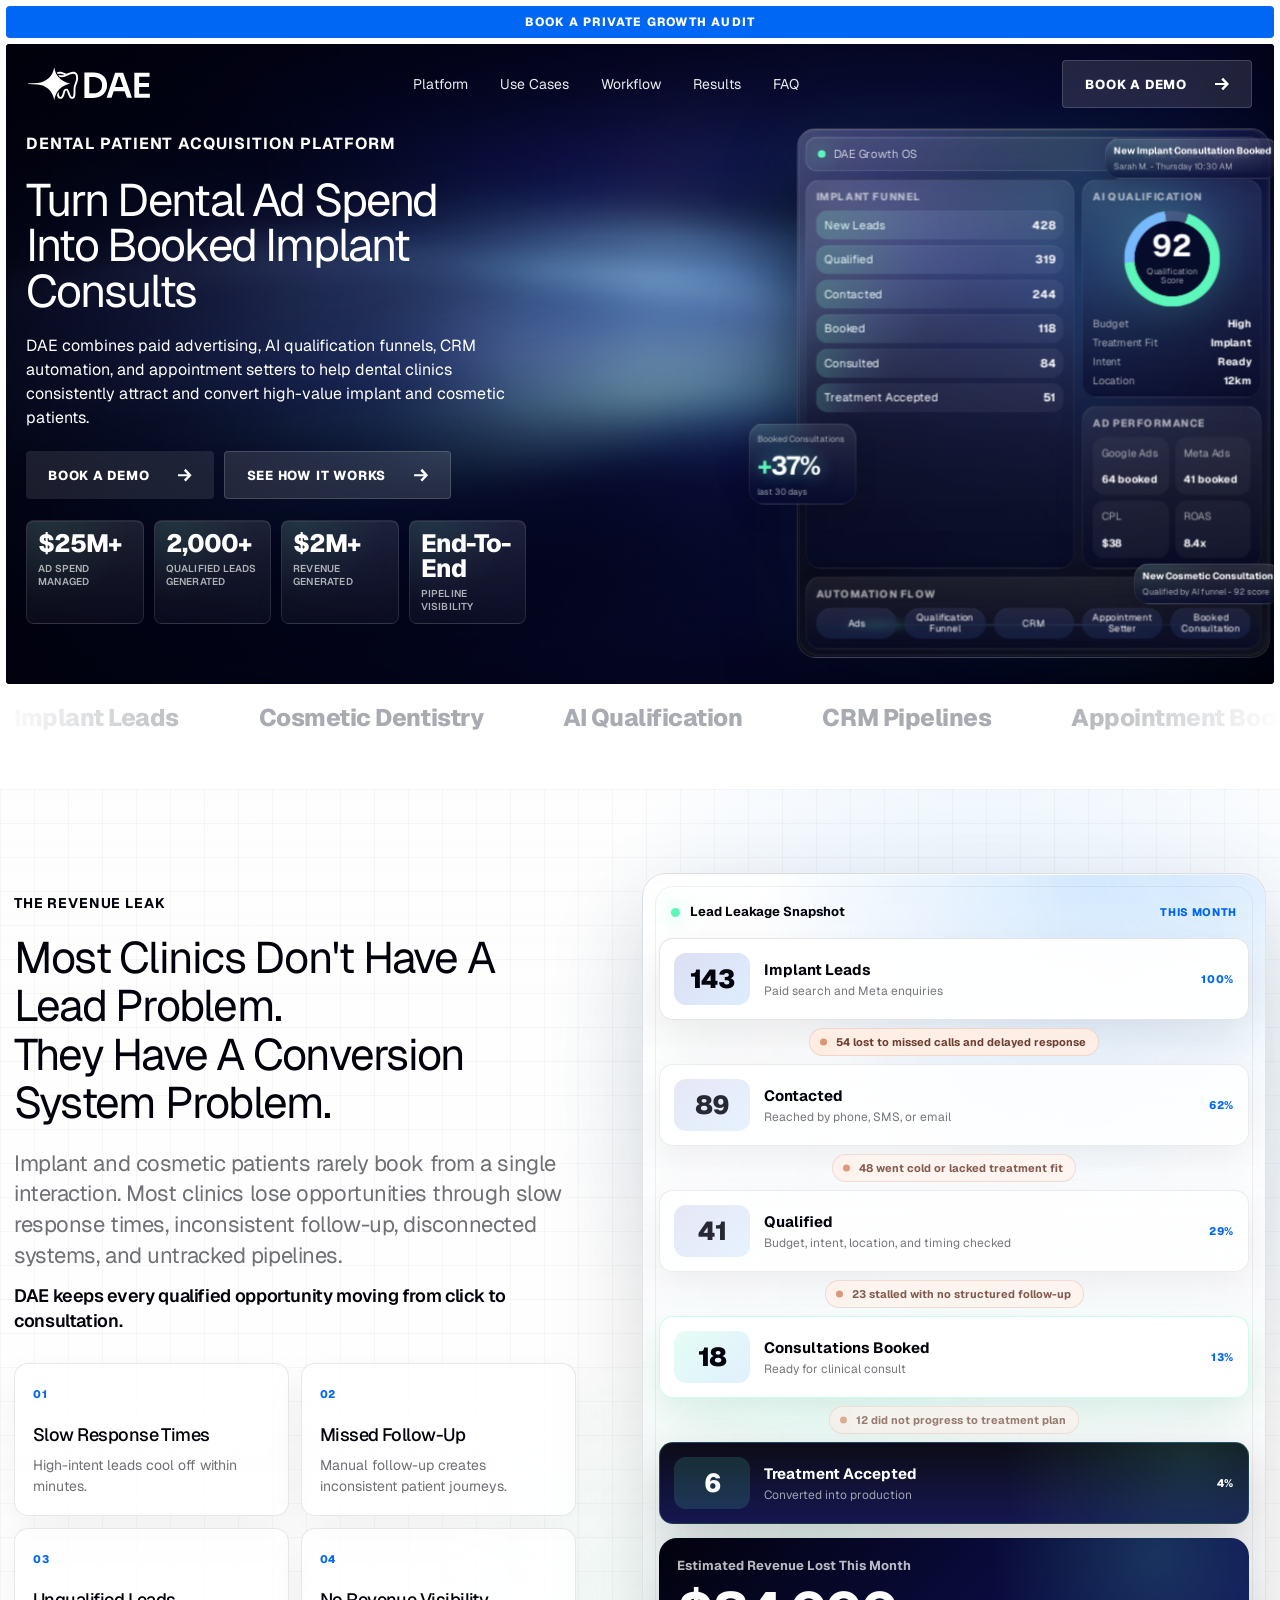
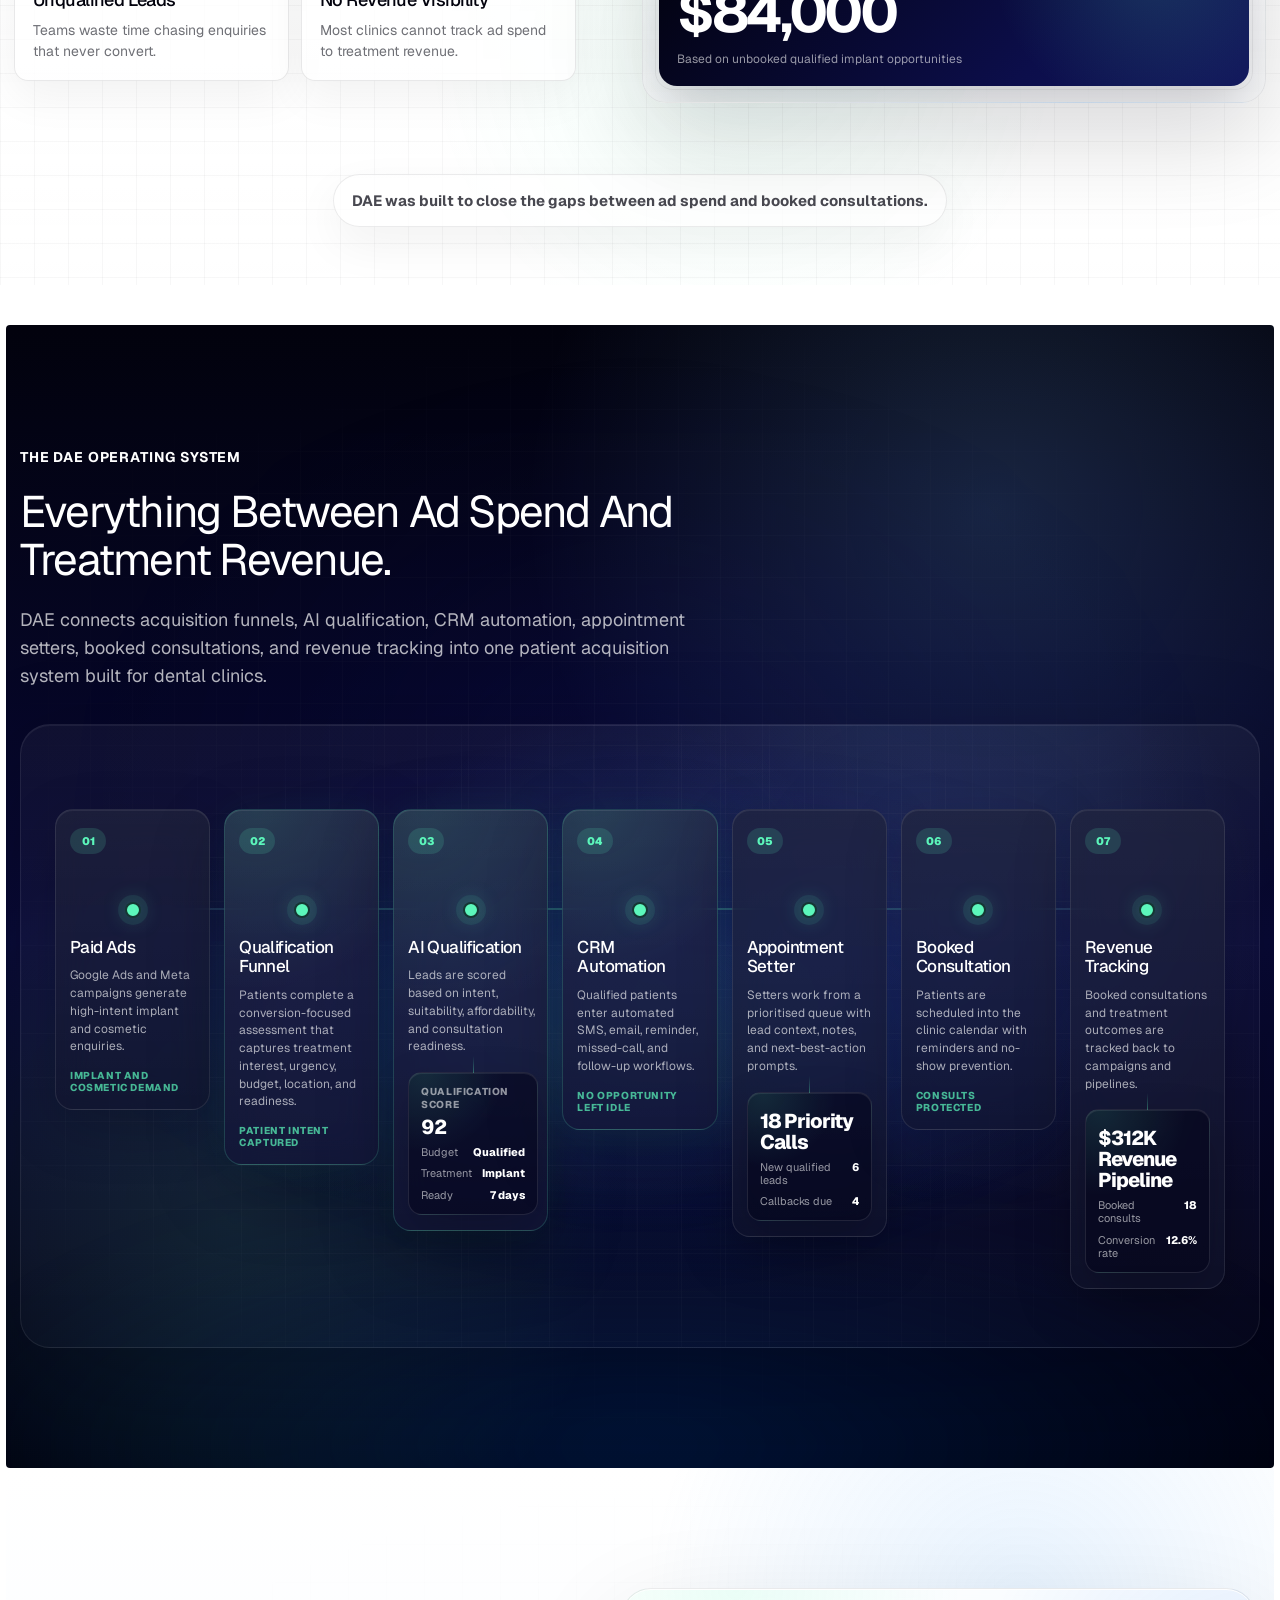
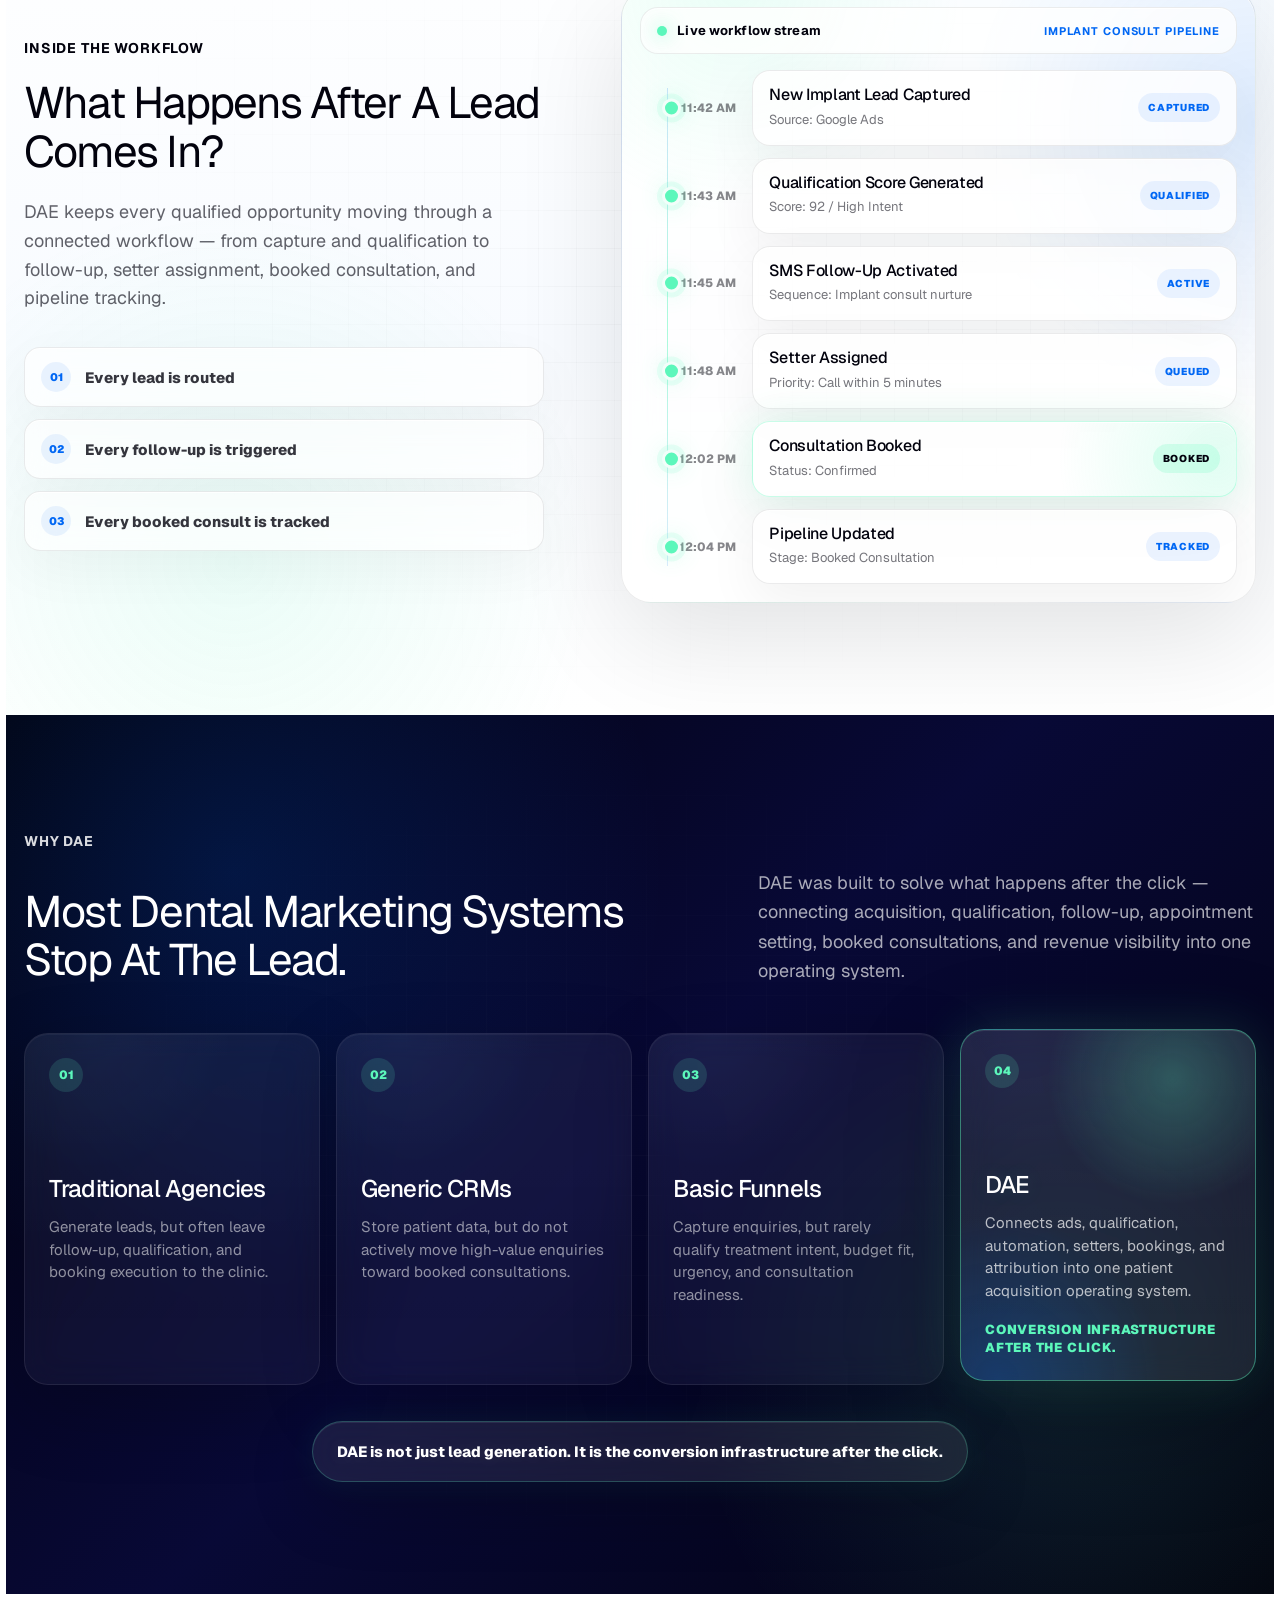
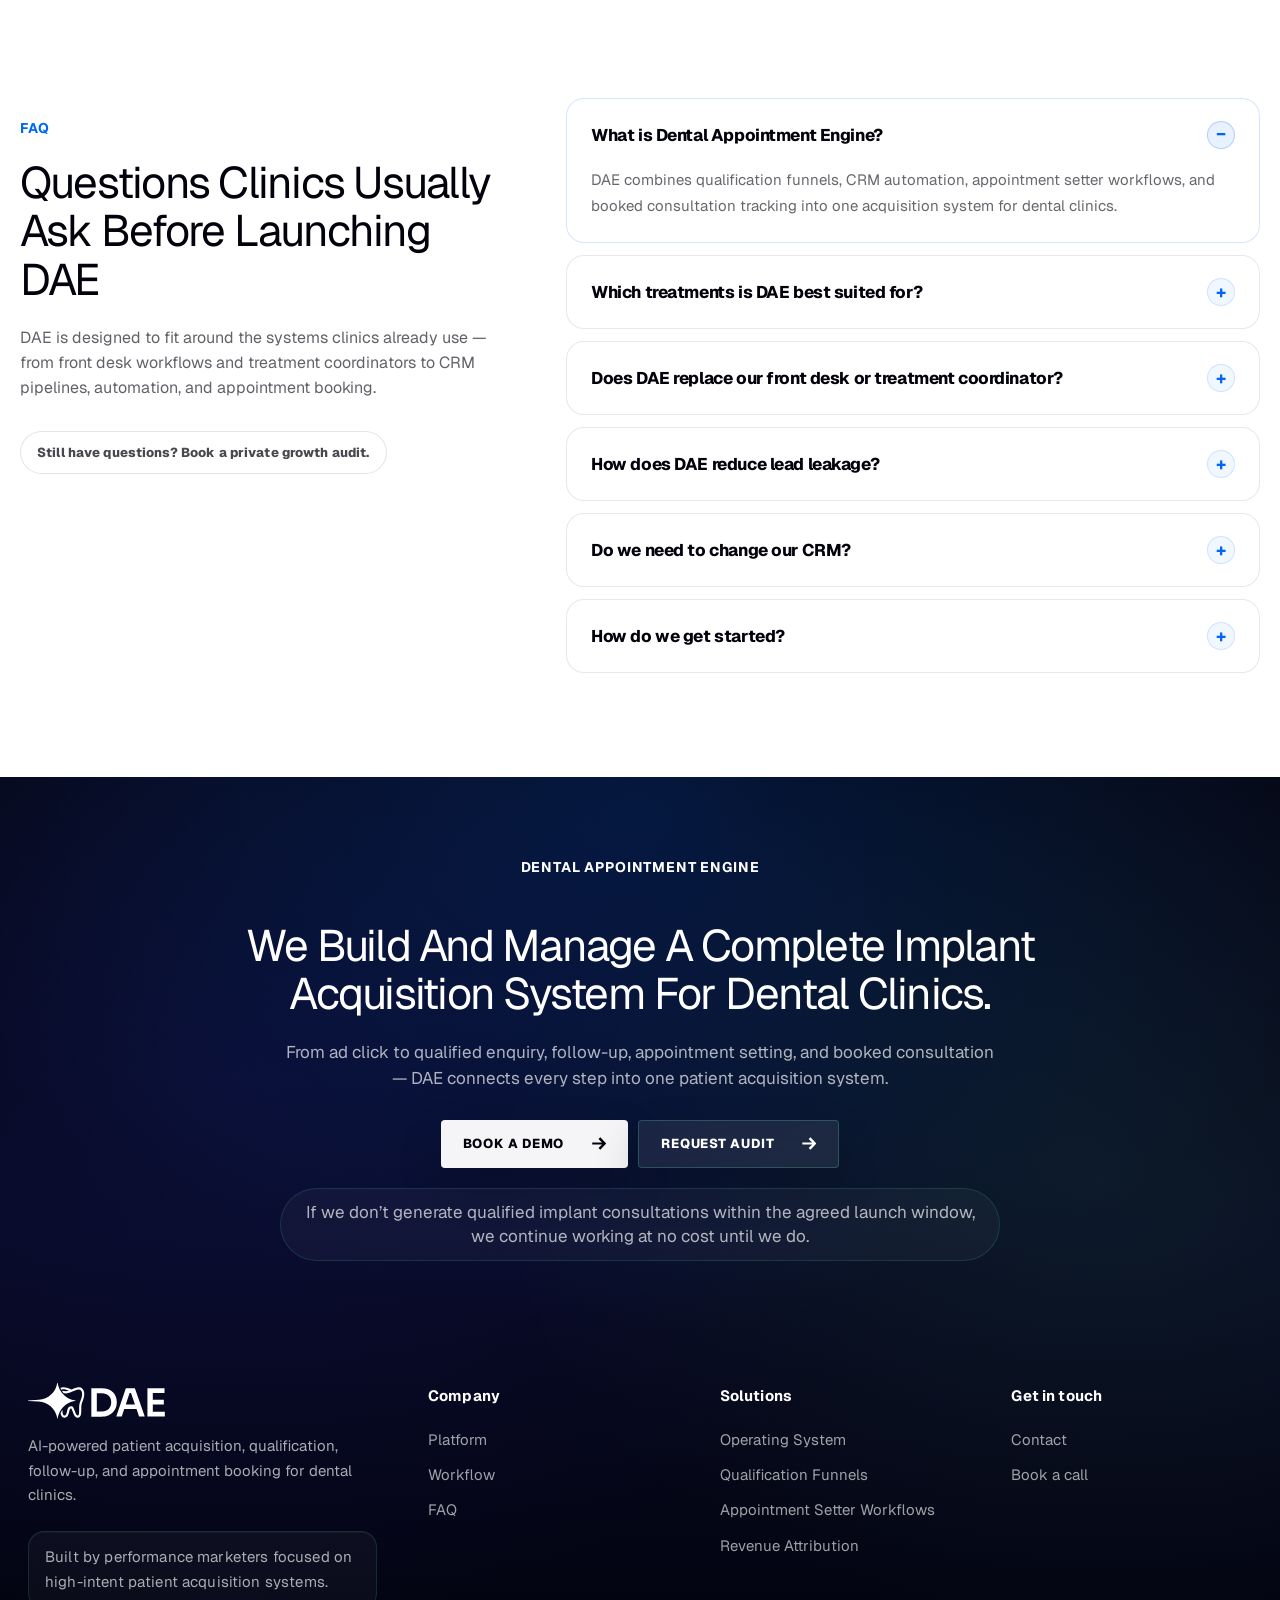
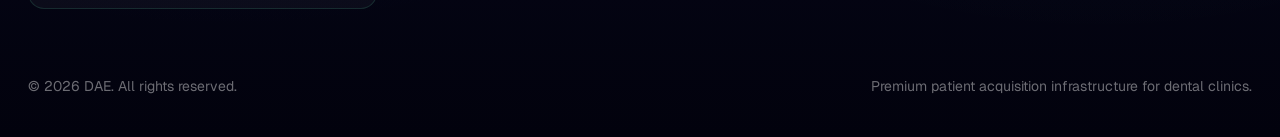
==== index.html @ ead0c57a "Update footer CTA copy" ====
<!doctype html>
<html lang="en">
  <head>
    <meta charset="utf-8" />
    <meta name="viewport" content="width=device-width, initial-scale=1" />
    <title>DAE - Dental Patient Acquisition Platform</title>
    <meta
      name="description"
      content="Dental Appointment Engine is an AI-powered patient acquisition and appointment booking platform for dental clinics."
    />
    <!-- Google tag (gtag.js) -->
    <script async src="https://www.googletagmanager.com/gtag/js?id=G-PB1NZ1028F"></script>
    <script>
      window.dataLayer = window.dataLayer || [];
      function gtag(){dataLayer.push(arguments);}
      gtag('js', new Date());

      gtag('config', 'G-PB1NZ1028F');
    </script>
    <link rel="preconnect" href="https://fonts.googleapis.com" />
    <link rel="preconnect" href="https://fonts.gstatic.com" crossorigin />
    <link
      href="https://fonts.googleapis.com/css2?family=Geist:wght@400;500;600;700;900&display=swap"
      rel="stylesheet"
    />
    <link rel="stylesheet" href="./styles.css" />
    <link rel="stylesheet" href="./os-rail.css" />
    <link rel="stylesheet" href="./metrics.css" />
  </head>
  <body>
    <div class="announcement" data-announcement>
      <a data-launch-cta href="mailto:matt@getdae.com?subject=DAE%20Private%20Growth%20Audit">Book a private growth audit</a>
    </div>

    <header class="site-header" data-header>
      <a class="brand brand-light" href="#" aria-label="DAE home">
        <img class="brand-logo" src="./assets/dae-logo-white.svg" alt="DAE" />
      </a>
      <nav class="desktop-nav" aria-label="Primary navigation">
        <a href="#platform">Platform</a>
        <a href="#solutions">Use Cases</a>
        <a href="#workflow">Workflow</a>
        <a href="#about">Results</a>
        <a href="#faq">FAQ</a>
      </nav>
      <a class="button ghost desktop-only" data-launch-cta href="mailto:matt@getdae.com?subject=DAE%20Private%20Growth%20Audit">Book a demo <span></span></a>
      <button class="menu-button" type="button" aria-label="Open navigation" data-menu-button>
        <span></span>
        <span></span>
      </button>
    </header>

    <nav class="mobile-menu" aria-label="Mobile navigation" data-mobile-menu>
      <a href="#platform">Platform</a>
      <a href="#solutions">Use Cases</a>
      <a href="#workflow">Workflow</a>
      <a href="#about">Results</a>
      <a href="#faq">FAQ</a>
      <a data-launch-cta href="mailto:matt@getdae.com?subject=DAE%20Private%20Growth%20Audit">Book a demo</a>
    </nav>

    <main>
      <section class="hero framer-mnw9mc">
        <div class="liquid-hero-background framer-11ryfv0" aria-hidden="true">
          <canvas data-liquid-hero-canvas></canvas>
        </div>
        <div class="hero-spacer"></div>
        <div class="hero-content">
          <div class="hero-copy">
            <p class="eyebrow light">DENTAL PATIENT ACQUISITION PLATFORM</p>
            <h1>
              <span>Turn Dental Ad Spend</span>
              <span>Into Booked Implant</span>
              <span>Consults</span>
            </h1>
            <p>
              DAE combines paid advertising, AI qualification funnels, CRM automation, and
              appointment setters to help dental clinics consistently attract and convert
              high-value implant and cosmetic patients.
            </p>
            <div class="action-row">
              <a class="button light-button" data-launch-cta href="mailto:matt@getdae.com?subject=DAE%20Private%20Growth%20Audit">Book a Demo <span></span></a>
              <a class="button ghost" href="#workflow">See How It Works <span></span></a>
            </div>
            <div class="proof-metrics" aria-label="DAE platform proof metrics">
              <div><strong>$25M+</strong><span>Ad Spend Managed</span></div>
              <div><strong>2,000+</strong><span>Qualified Leads Generated</span></div>
              <div><strong>$2M+</strong><span>Revenue Generated</span></div>
              <div><strong>End-To-End</strong><span>Pipeline Visibility</span></div>
            </div>
          </div>
          <div class="hero-visual" aria-label="DAE operating system dashboard">
            <div class="visual-orbit"></div>
            <div class="dashboard-frame dae-os">
              <div class="os-topbar">
                <div>
                  <span class="status-dot"></span>
                  DAE Growth OS
                </div>
                <strong>Live Clinic Pipeline</strong>
              </div>
              <div class="os-grid">
                <article class="funnel-card">
                  <div class="card-label">Implant Funnel</div>
                  <div class="pipeline">
                    <span style="--level: 92%">New Leads <b>428</b></span>
                    <span style="--level: 76%">Qualified <b>319</b></span>
                    <span style="--level: 62%">Contacted <b>244</b></span>
                    <span style="--level: 44%">Booked <b>118</b></span>
                    <span style="--level: 32%">Consulted <b>84</b></span>
                    <span style="--level: 22%">Treatment Accepted <b>51</b></span>
                  </div>
                </article>
                <article class="ai-card">
                  <div class="card-label">AI Qualification</div>
                  <div class="score-ring"><strong>92</strong><span>Qualification Score</span></div>
                  <div class="score-list">
                    <span>Budget <b>High</b></span>
                    <span>Treatment Fit <b>Implant</b></span>
                    <span>Intent <b>Ready</b></span>
                    <span>Location <b>12km</b></span>
                  </div>
                </article>
                <article class="ad-card">
                  <div class="card-label">Ad Performance</div>
                  <div class="ad-grid">
                    <span>Google Ads <b>64 booked</b></span>
                    <span>Meta Ads <b>41 booked</b></span>
                    <span>CPL <b>$38</b></span>
                    <span>ROAS <b>8.4x</b></span>
                  </div>
                </article>
                <article class="workflow-card">
                  <div class="card-label">Automation Flow</div>
                  <div class="flow-line">
                    <span>Ads</span>
                    <span>Qualification Funnel</span>
                    <span>CRM</span>
                    <span>Appointment Setter</span>
                    <span>Booked Consultation</span>
                  </div>
                </article>
              </div>
            </div>
            <div class="floating-card notification-card one">
              <strong>New Implant Consultation Booked</strong>
              <span>Sarah M. - Thursday 10:30 AM</span>
            </div>
            <div class="floating-card notification-card two">
              <strong>New Cosmetic Consultation</strong>
              <span>Qualified by AI funnel - 92 score</span>
            </div>
            <div class="floating-card consultation-card">
              <span>Booked Consultations</span>
              <strong>+37%</strong>
              <small>last 30 days</small>
            </div>
          </div>
        </div>
      </section>

      <section class="logo-marquee" aria-label="Dental growth focus areas">
        <div class="marquee-track">
          <span>Implant Leads</span>
          <span>Cosmetic Dentistry</span>
          <span>AI Qualification</span>
          <span>CRM Pipelines</span>
          <span>Appointment Booking</span>
          <span>Follow-Up Automation</span>
          <span>Implant Leads</span>
          <span>Cosmetic Dentistry</span>
          <span>AI Qualification</span>
          <span>CRM Pipelines</span>
          <span>Appointment Booking</span>
          <span>Follow-Up Automation</span>
        </div>
      </section>

      <section class="section revenue-leak" id="about">
        <div class="revenue-copy">
          <p class="eyebrow">The Revenue Leak</p>
          <h2>
            <span>Most Clinics Don't Have A Lead Problem.</span>
            <span>They Have A Conversion System Problem.</span>
          </h2>
          <p class="lead">
            Implant and cosmetic patients rarely book from a single interaction. Most clinics lose
            opportunities through slow response times, inconsistent follow-up, disconnected systems,
            and untracked pipelines.
          </p>
          <p class="lead secondary">
            DAE keeps every qualified opportunity moving from click to consultation.
          </p>
          <div class="problem-grid">
            <article>
              <span>01</span>
              <h3>Slow Response Times</h3>
              <p>High-intent leads cool off within minutes.</p>
            </article>
            <article>
              <span>02</span>
              <h3>Missed Follow-Up</h3>
              <p>Manual follow-up creates inconsistent patient journeys.</p>
            </article>
            <article>
              <span>03</span>
              <h3>Unqualified Leads</h3>
              <p>Teams waste time chasing enquiries that never convert.</p>
            </article>
            <article>
              <span>04</span>
              <h3>No Revenue Visibility</h3>
              <p>Most clinics cannot track ad spend to treatment revenue.</p>
            </article>
          </div>
        </div>
        <div class="leak-dashboard" aria-label="Lead leakage pipeline dashboard">
          <div class="leak-dashboard-header">
            <div>
              <span></span>
              <p>Lead Leakage Snapshot</p>
            </div>
            <strong>This Month</strong>
          </div>
          <div class="pipeline-stack">
            <div class="pipeline-stage stage-leads">
              <span>143</span>
              <div>
                <strong>Implant Leads</strong>
                <small>Paid search and Meta enquiries</small>
              </div>
              <b>100%</b>
            </div>
            <div class="leak-indicator severe">54 lost to missed calls and delayed response</div>
            <div class="pipeline-stage stage-contacted">
              <span>89</span>
              <div>
                <strong>Contacted</strong>
                <small>Reached by phone, SMS, or email</small>
              </div>
              <b>62%</b>
            </div>
            <div class="leak-indicator">48 went cold or lacked treatment fit</div>
            <div class="pipeline-stage stage-qualified">
              <span>41</span>
              <div>
                <strong>Qualified</strong>
                <small>Budget, intent, location, and timing checked</small>
              </div>
              <b>29%</b>
            </div>
            <div class="leak-indicator">23 stalled with no structured follow-up</div>
            <div class="pipeline-stage active">
              <span>18</span>
              <div>
                <strong>Consultations Booked</strong>
                <small>Ready for clinical consult</small>
              </div>
              <b>13%</b>
            </div>
            <div class="leak-indicator mild">12 did not progress to treatment plan</div>
            <div class="pipeline-stage accepted">
              <span>6</span>
              <div>
                <strong>Treatment Accepted</strong>
                <small>Converted into production</small>
              </div>
              <b>4%</b>
            </div>
          </div>
          <div class="revenue-loss-card">
            <p>Estimated Revenue Lost This Month</p>
            <strong>$84,000</strong>
            <span>Based on unbooked qualified implant opportunities</span>
          </div>
        </div>
        <p class="conversion-bridge">DAE was built to close the gaps between ad spend and booked consultations.</p>
      </section>

      <section class="section operating-system" id="platform">
        <div class="os-section-head">
          <div>
            <p class="eyebrow light">The DAE Operating System</p>
            <h2>Everything Between Ad Spend And Treatment Revenue.</h2>
            <p>
              DAE connects acquisition funnels, AI qualification, CRM automation, appointment
              setters, booked consultations, and revenue tracking into one patient acquisition
              system built for dental clinics.
            </p>
          </div>
        </div>
        <div class="os-visual os-rail-system" aria-label="DAE patient acquisition operating system workflow">
          <div class="os-rail-line" aria-hidden="true"><span></span></div>
          <ol class="os-rail" role="list">
            <li class="os-stage os-stage-secondary" style="--stage-delay: 0s">
              <span class="stage-number">01</span>
              <h3>Paid Ads</h3>
              <p>Google Ads and Meta campaigns generate high-intent implant and cosmetic enquiries.</p>
              <small>Implant and cosmetic demand</small>
            </li>
            <li class="os-stage os-stage-primary" style="--stage-delay: 1.05s">
              <span class="stage-number">02</span>
              <h3>Qualification Funnel</h3>
              <p>Patients complete a conversion-focused assessment that captures treatment interest, urgency, budget, location, and readiness.</p>
              <small>Patient intent captured</small>
            </li>
            <li class="os-stage os-stage-primary" style="--stage-delay: 2.1s">
              <span class="stage-number">03</span>
              <h3>AI Qualification</h3>
              <p>Leads are scored based on intent, suitability, affordability, and consultation readiness.</p>
              <div class="stage-utility qualification-panel">
                <small>Qualification Score</small>
                <strong>92</strong>
                <div><span>Budget</span><b>Qualified</b></div>
                <div><span>Treatment</span><b>Implant</b></div>
                <div><span>Ready</span><b>7 days</b></div>
              </div>
            </li>
            <li class="os-stage os-stage-primary" style="--stage-delay: 3.15s">
              <span class="stage-number">04</span>
              <h3>CRM Automation</h3>
              <p>Qualified patients enter automated SMS, email, reminder, missed-call, and follow-up workflows.</p>
              <small>No opportunity left idle</small>
            </li>
            <li class="os-stage os-stage-secondary" style="--stage-delay: 4.2s">
              <span class="stage-number">05</span>
              <h3>Appointment Setter</h3>
              <p>Setters work from a prioritised queue with lead context, notes, and next-best-action prompts.</p>
              <div class="stage-utility setter-panel">
                <strong>18 Priority Calls</strong>
                <div><span>New qualified leads</span><b>6</b></div>
                <div><span>Callbacks due</span><b>4</b></div>
              </div>
            </li>
            <li class="os-stage os-stage-secondary" style="--stage-delay: 5.25s">
              <span class="stage-number">06</span>
              <h3>Booked Consultation</h3>
              <p>Patients are scheduled into the clinic calendar with reminders and no-show prevention.</p>
              <small>Consults protected</small>
            </li>
            <li class="os-stage os-stage-secondary" style="--stage-delay: 6.3s">
              <span class="stage-number">07</span>
              <h3>Revenue Tracking</h3>
              <p>Booked consultations and treatment outcomes are tracked back to campaigns and pipelines.</p>
              <div class="stage-utility revenue-panel">
                <strong>$312K Revenue Pipeline</strong>
                <div><span>Booked consults</span><b>18</b></div>
                <div><span>Conversion rate</span><b>12.6%</b></div>
              </div>
            </li>
          </ol>
        </div>
      </section>

      <section class="section infrastructure-metrics" id="workflow" aria-labelledby="infrastructure-metrics-title">
        <div class="workflow-inside">
          <div class="workflow-copy">
            <p class="eyebrow">Inside The Workflow</p>
            <h2 id="infrastructure-metrics-title">What Happens After A Lead Comes In?</h2>
            <p>
              DAE keeps every qualified opportunity moving through a connected workflow — from capture
              and qualification to follow-up, setter assignment, booked consultation, and pipeline tracking.
            </p>
            <ul class="workflow-points">
              <li><span>01</span>Every lead is routed</li>
              <li><span>02</span>Every follow-up is triggered</li>
              <li><span>03</span>Every booked consult is tracked</li>
            </ul>
          </div>

          <div class="workflow-stream" aria-label="Live DAE lead workflow activity stream">
            <div class="stream-header">
              <div>
                <span></span>
                <strong>Live workflow stream</strong>
              </div>
              <b>Implant consult pipeline</b>
            </div>

            <ol class="stream-events">
              <li>
                <time>11:42 AM</time>
                <div class="stream-event-card">
                  <div>
                    <h3>New Implant Lead Captured</h3>
                    <p>Source: Google Ads</p>
                  </div>
                  <span>Captured</span>
                </div>
              </li>
              <li>
                <time>11:43 AM</time>
                <div class="stream-event-card">
                  <div>
                    <h3>Qualification Score Generated</h3>
                    <p>Score: 92 / High Intent</p>
                  </div>
                  <span>Qualified</span>
                </div>
              </li>
              <li>
                <time>11:45 AM</time>
                <div class="stream-event-card">
                  <div>
                    <h3>SMS Follow-Up Activated</h3>
                    <p>Sequence: Implant consult nurture</p>
                  </div>
                  <span>Active</span>
                </div>
              </li>
              <li>
                <time>11:48 AM</time>
                <div class="stream-event-card">
                  <div>
                    <h3>Setter Assigned</h3>
                    <p>Priority: Call within 5 minutes</p>
                  </div>
                  <span>Queued</span>
                </div>
              </li>
              <li class="stream-event-active">
                <time>12:02 PM</time>
                <div class="stream-event-card">
                  <div>
                    <h3>Consultation Booked</h3>
                    <p>Status: Confirmed</p>
                  </div>
                  <span>Booked</span>
                </div>
              </li>
              <li>
                <time>12:04 PM</time>
                <div class="stream-event-card">
                  <div>
                    <h3>Pipeline Updated</h3>
                    <p>Stage: Booked Consultation</p>
                  </div>
                  <span>Tracked</span>
                </div>
              </li>
            </ol>
          </div>
        </div>
      </section>

      <section class="section why-dae" id="solutions" aria-labelledby="why-dae-title">
        <div class="why-dae-head">
          <p class="eyebrow">Why DAE</p>
          <h2 id="why-dae-title">Most Dental Marketing Systems Stop At The Lead.</h2>
          <p>
            DAE was built to solve what happens after the click — connecting acquisition,
            qualification, follow-up, appointment setting, booked consultations, and revenue
            visibility into one operating system.
          </p>
        </div>

        <div class="comparison-grid" aria-label="How DAE compares with traditional dental growth systems">
          <article>
            <span>01</span>
            <h3>Traditional Agencies</h3>
            <p>Generate leads, but often leave follow-up, qualification, and booking execution to the clinic.</p>
          </article>
          <article>
            <span>02</span>
            <h3>Generic CRMs</h3>
            <p>Store patient data, but do not actively move high-value enquiries toward booked consultations.</p>
          </article>
          <article>
            <span>03</span>
            <h3>Basic Funnels</h3>
            <p>Capture enquiries, but rarely qualify treatment intent, budget fit, urgency, and consultation readiness.</p>
          </article>
          <article class="dae-difference-card">
            <span>04</span>
            <h3>DAE</h3>
            <p>Connects ads, qualification, automation, setters, bookings, and attribution into one patient acquisition operating system.</p>
            <strong>Conversion infrastructure after the click.</strong>
          </article>
        </div>

        <div class="why-dae-closing">
          <p>DAE is not just lead generation. It is the conversion infrastructure after the click.</p>
        </div>
      </section>

      <section class="section faq" id="faq">
        <div class="faq-copy">
          <p class="eyebrow">FAQ</p>
          <h2>Questions Clinics Usually Ask Before Launching DAE</h2>
          <p>DAE is designed to fit around the systems clinics already use — from front desk workflows and treatment coordinators to CRM pipelines, automation, and appointment booking.</p>
          <a class="faq-cta" data-launch-cta href="mailto:matt@getdae.com?subject=DAE%20Private%20Growth%20Audit">Still have questions? Book a private growth audit.</a>
        </div>
        <div class="faq-list">
          <details open>
            <summary>What is Dental Appointment Engine?</summary>
            <p>DAE combines qualification funnels, CRM automation, appointment setter workflows, and booked consultation tracking into one acquisition system for dental clinics.</p>
          </details>
          <details>
            <summary>Which treatments is DAE best suited for?</summary>
            <p>DAE is best suited for high-value treatments such as dental implants, cosmetic dentistry, veneers, Invisalign, and other consult-led services where qualification and follow-up matter.</p>
          </details>
          <details>
            <summary>Does DAE replace our front desk or treatment coordinator?</summary>
            <p>No. DAE supports your team by qualifying enquiries, triggering follow-up, surfacing priority leads, and giving setters or coordinators clearer context before they speak with patients.</p>
          </details>
          <details>
            <summary>How does DAE reduce lead leakage?</summary>
            <p>DAE keeps opportunities moving with fast follow-up, missed-call recovery, automated reminders, qualification logic, pipeline visibility, and clear next actions for appointment setters.</p>
          </details>
          <details>
            <summary>Do we need to change our CRM?</summary>
            <p>Not necessarily. DAE can be built around your existing workflow or configured inside a dedicated CRM environment depending on the clinic’s setup.</p>
          </details>
          <details>
            <summary>How do we get started?</summary>
            <p>Start with a private growth audit. We review your current acquisition, qualification, follow-up, and booking process, then identify where opportunities are being lost.</p>
          </details>
        </div>
      </section>
    </main>

    <footer class="footer" id="contact">
      <div class="footer-cta">
        <div class="pattern"></div>
        <p class="eyebrow light">Dental Appointment Engine</p>
        <h2>We Build And Manage A Complete Implant Acquisition System For Dental Clinics.</h2>
        <p>From ad click to qualified enquiry, follow-up, appointment setting, and booked consultation — DAE connects every step into one patient acquisition system.</p>
        <div class="action-row center">
          <a class="button light-button" data-launch-cta href="mailto:matt@getdae.com?subject=DAE%20Private%20Growth%20Audit">Book a Demo <span></span></a>
          <a class="button ghost" data-launch-cta href="mailto:matt@getdae.com?subject=DAE%20Private%20Growth%20Audit">Request Audit <span></span></a>
        </div>
        <p class="footer-guarantee">If we don’t generate qualified implant consultations within the agreed launch window, we continue working at no cost until we do.</p>
      </div>
      <div class="footer-main">
        <div class="footer-brand-block">
          <a class="brand brand-dark" href="#" aria-label="DAE home">
            <img class="brand-logo" src="./assets/dae-logo-white.svg" alt="DAE" />
          </a>
          <p>AI-powered patient acquisition, qualification, follow-up, and appointment booking for dental clinics.</p>
          <p class="footer-trust">Built by performance marketers focused on high-intent patient acquisition systems.</p>
        </div>
        <div>
          <h4>Company</h4>
          <a href="#platform">Platform</a>
          <a href="#workflow">Workflow</a>
          <a href="#faq">FAQ</a>
        </div>
        <div>
          <h4>Solutions</h4>
          <a href="#platform">Operating System</a>
          <a href="#platform">Qualification Funnels</a>
          <a href="#workflow">Appointment Setter Workflows</a>
          <a href="#solutions">Revenue Attribution</a>
        </div>
        <div>
          <h4>Get in touch</h4>
          <a href="mailto:hello@example.com">Contact</a>
          <a data-launch-cta href="mailto:matt@getdae.com?subject=DAE%20Private%20Growth%20Audit">Book a call</a>
        </div>
      </div>
      <div class="legal">
        <span>© 2026 DAE. All rights reserved.</span>
        <span>Premium patient acquisition infrastructure for dental clinics.</span>
      </div>
    </footer>

    <div class="lead-modal" data-lead-modal aria-hidden="true">
      <div class="lead-modal__backdrop" data-close-lead-modal></div>
      <section class="lead-modal__panel" role="dialog" aria-modal="true" aria-labelledby="lead-modal-title">
        <button class="lead-modal__close" type="button" data-close-lead-modal aria-label="Close growth audit form">×</button>
        <p class="eyebrow light">Private Growth Audit</p>
        <h2 id="lead-modal-title">Tell Us About Your Clinic</h2>
        <p>Share a few details and we’ll review where your acquisition, qualification, and booking process may be leaking consultations.</p>
        <form class="lead-form" data-lead-form>
          <div class="lead-form__grid">
            <label>
              <span>First Name</span>
              <input name="firstName" type="text" autocomplete="given-name" required />
            </label>
            <label>
              <span>Last Name</span>
              <input name="lastName" type="text" autocomplete="family-name" required />
            </label>
          </div>
          <label>
            <span>Clinic Name</span>
            <input name="clinicName" type="text" autocomplete="organization" required />
          </label>
          <label>
            <span>Rough Monthly Ad Spend</span>
            <select name="monthlyAdSpend" required>
              <option value="">Select a range</option>
              <option value="$0 - $5k">$0 - $5k</option>
              <option value="$5k - $15k">$5k - $15k</option>
              <option value="$15k - $30k">$15k - $30k</option>
              <option value="$30k+">$30k+</option>
            </select>
          </label>
          <input name="pageUrl" type="hidden" />
          <button class="button light-button lead-form__submit" type="submit">Request Audit <span></span></button>
          <p class="lead-form__status" data-lead-form-status role="status" aria-live="polite"></p>
        </form>
      </section>
    </div>

    <script src="./script.js"></script>
  </body>
</html>
---- styles.css ----
:root {
  --ink: #02020d;
  --muted: #6f7076;
  --soft: #f6f7f9;
  --line: rgba(2, 2, 13, 0.12);
  --white: #fff;
  --blue: #0067f4;
  --sky: #76b9fc;
  --deep-blue: #1f26aa;
  --hero-rail: clamp(1280px, 85vw, 1460px);
  --max: var(--hero-rail);
}

* {
  box-sizing: border-box;
}

html {
  scroll-behavior: smooth;
  overflow-x: hidden;
}

body {
  margin: 0;
  color: var(--ink);
  background: var(--white);
  font-family: "Geist", sans-serif;
  -webkit-font-smoothing: antialiased;
  overflow-x: hidden;
}

body.modal-open {
  overflow: hidden;
}

a {
  color: inherit;
  cursor: pointer;
  text-decoration: none;
}

a:focus-visible,
button:focus-visible,
summary:focus-visible {
  outline: 2px solid rgba(92, 247, 187, 0.72);
  outline-offset: 4px;
}

img {
  display: block;
  max-width: 100%;
}

.announcement {
  position: fixed;
  inset: 6px 6px auto;
  z-index: 30;
  display: grid;
  place-items: center;
  min-height: 32px;
  border-radius: 4px;
  background: var(--blue);
  color: var(--white);
  font-size: 12px;
  font-weight: 800;
  letter-spacing: 0.1em;
  text-transform: uppercase;
  transition: opacity 0.22s ease, transform 0.22s ease, visibility 0.22s ease;
}

.announcement.is-hidden {
  visibility: hidden;
  opacity: 0;
  transform: translateY(-12px);
  pointer-events: none;
}

.site-header {
  position: fixed;
  top: 48px;
  left: 50%;
  z-index: 40;
  display: flex;
  align-items: center;
  gap: 28px;
  width: min(calc(100vw - 28px), var(--hero-rail));
  height: 72px;
  padding: 14px;
  color: var(--white);
  transform: translateX(-50%);
  transition: background 0.25s ease, color 0.25s ease, box-shadow 0.25s ease;
}

.site-header.is-scrolled {
  color: var(--ink);
  border: 1px solid var(--line);
  border-radius: 6px;
  background: rgba(255, 255, 255, 0.82);
  box-shadow: 0 20px 60px rgba(2, 2, 13, 0.08);
  backdrop-filter: blur(16px);
}

.brand {
  display: inline-flex;
  align-items: center;
  flex: none;
}

.brand-logo {
  display: block;
  width: 122px;
  height: auto;
}

.brand-dark .brand-logo,
.site-header.is-scrolled .brand-logo {
  filter: invert(1);
}

.desktop-nav {
  display: flex;
  flex: 1;
  justify-content: center;
  gap: 32px;
  font-size: 14px;
}

.desktop-nav a {
  opacity: 0.92;
}

.button {
  position: relative;
  display: inline-flex;
  align-items: center;
  justify-content: center;
  gap: 28px;
  min-height: 48px;
  padding: 14px 22px;
  border-radius: 4px;
  overflow: hidden;
  cursor: pointer;
  font-size: 13px;
  font-weight: 800;
  letter-spacing: 0.06em;
  text-transform: uppercase;
  transition: transform 0.2s ease, background 0.2s ease, color 0.2s ease;
}

.button span,
.button::after {
  width: 14px;
  height: 14px;
  content: "";
  background: currentColor;
  clip-path: polygon(0 43%, 70% 43%, 45% 18%, 58% 5%, 100% 50%, 58% 95%, 45% 82%, 70% 57%, 0 57%);
}

.button:hover {
  transform: translateY(-2px);
}

.button span + span,
.button::after {
  display: none;
}

.light-button {
  color: var(--ink);
  background: var(--white);
}

.ghost {
  color: var(--white);
  border: 1px solid rgba(255, 255, 255, 0.16);
  background: rgba(255, 255, 255, 0.12);
  backdrop-filter: blur(10px);
}

.site-header.is-scrolled .ghost {
  color: var(--ink);
  border-color: var(--line);
  background: var(--soft);
}

.dark {
  color: var(--white);
  background: var(--ink);
}

.menu-button {
  display: none;
  width: 44px;
  height: 44px;
  border: 0;
  background: transparent;
  color: inherit;
}

.menu-button span {
  display: block;
  width: 20px;
  height: 2px;
  margin: 6px auto;
  border-radius: 10px;
  background: currentColor;
}

.mobile-menu {
  position: fixed;
  top: 126px;
  left: 12px;
  right: 12px;
  z-index: 35;
  display: none;
  padding: 20px;
  border: 1px solid var(--line);
  border-radius: 6px;
  background: rgba(255, 255, 255, 0.96);
  box-shadow: 0 20px 60px rgba(2, 2, 13, 0.16);
}

.mobile-menu a {
  display: block;
  padding: 14px 0;
  font-weight: 600;
}

.mobile-menu.is-open {
  display: block;
}

.hero {
  position: relative;
  width: calc(100% - 12px);
  min-height: min(640px, 82vh);
  margin: 44px auto 0;
  padding: 58px 20px 24px;
  overflow: hidden;
  border-radius: 4px;
  background:
    radial-gradient(110% 92% at 72% 42%, rgba(31, 38, 170, 0.48), transparent 62%),
    radial-gradient(132% 124% at 51% -16%, #02020d 0%, #0c0e4b 55%, #1732a0 100%);
  color: var(--white);
  isolation: isolate;
}

.liquid-hero-background {
  position: absolute;
  inset: 0;
  z-index: 0;
  overflow: hidden;
  pointer-events: none;
  background:
    radial-gradient(105% 82% at 70% 40%, rgba(31, 38, 170, 0.42), transparent 62%),
    radial-gradient(88% 72% at 24% 62%, rgba(0, 103, 244, 0.2), transparent 66%),
    #02020d;
}

.liquid-hero-background canvas {
  display: block;
  width: 100%;
  height: 100%;
  opacity: 0.94;
  transform: translateZ(0);
  will-change: opacity;
}

.liquid-hero-background::after {
  position: absolute;
  inset: 0;
  content: "";
  background:
    radial-gradient(90% 104% at 50% 48%, transparent 32%, rgba(2, 2, 13, 0.74) 100%),
    linear-gradient(180deg, rgba(2, 2, 13, 0.34), transparent 30%, rgba(2, 2, 13, 0.54));
  pointer-events: none;
}

.hero-spacer {
  height: 0;
}

.hero-content {
  position: relative;
  z-index: 4;
  display: grid;
  grid-template-columns: minmax(455px, 0.95fr) minmax(470px, 1.05fr);
  gap: clamp(58px, 6.4vw, 100px);
  align-items: center;
  width: min(100%, var(--hero-rail));
  margin: 0 auto;
}

.hero-content > *,
.section > *,
.footer > * {
  min-width: 0;
}

.eyebrow {
  margin: 0 0 22px;
  color: var(--ink);
  font-size: 14px;
  font-weight: 700;
  letter-spacing: 0.06em;
  line-height: 1.2;
  text-transform: uppercase;
}

.eyebrow.light {
  color: var(--white);
}

h1,
h2,
h3,
p {
  margin: 0;
}

h1 {
  max-width: 580px;
  font-size: clamp(39px, 3.55vw, 49px);
  font-weight: 400;
  letter-spacing: -0.04em;
  line-height: 1;
  overflow-wrap: break-word;
}

h1 span {
  display: block;
  white-space: nowrap;
}

h2 {
  font-size: clamp(32px, 4vw, 44px);
  font-weight: 400;
  letter-spacing: -0.04em;
  line-height: 1.1;
}

h3 {
  font-size: 22px;
  font-weight: 500;
  letter-spacing: -0.02em;
  line-height: 1.35;
}

p {
  color: var(--muted);
  font-size: 16px;
  line-height: 1.55;
}

.hero-copy {
  display: grid;
  gap: 21px;
  padding-bottom: 0;
}

.hero-copy .eyebrow {
  margin: 0;
}

.hero-copy p {
  max-width: 485px;
  color: var(--white);
  font-size: 16px;
  line-height: 1.5;
}

.action-row {
  display: flex;
  gap: 10px;
  flex-wrap: wrap;
}

.action-row.center {
  justify-content: center;
}

.proof-metrics {
  display: grid;
  grid-template-columns: repeat(4, minmax(0, 1fr));
  gap: 10px;
  max-width: 500px;
}

.proof-metrics div {
  position: relative;
  overflow: hidden;
  padding: 10px 11px;
  border: 0.5px solid rgba(255, 255, 255, 0.105);
  border-radius: 8px;
  background: linear-gradient(180deg, rgba(255, 255, 255, 0.105), rgba(255, 255, 255, 0.038));
  box-shadow: inset 0 1px rgba(255, 255, 255, 0.06);
  backdrop-filter: blur(14px) saturate(1.08);
}

.proof-metrics div::before {
  position: absolute;
  inset: 0;
  content: "";
  background: radial-gradient(circle at 18% 0%, rgba(92, 247, 187, 0.13), transparent 58%);
  opacity: 0.7;
}

.proof-metrics strong {
  position: relative;
  display: block;
  color: var(--white);
  font-size: 25px;
  font-weight: 800;
  letter-spacing: -0.04em;
  line-height: 1;
}

.proof-metrics span {
  position: relative;
  display: block;
  margin-top: 6px;
  color: rgba(255, 255, 255, 0.66);
  font-size: 10px;
  font-weight: 600;
  letter-spacing: 0.02em;
  text-transform: uppercase;
}

.hero-visual {
  position: relative;
  min-height: 400px;
  width: 82%;
  margin-left: auto;
  transform: translate3d(16px, 26px, 0) scale(0.96);
  transform-origin: top right;
}

.hero-visual::before {
  position: absolute;
  inset: -12% -12% -2%;
  content: "";
  pointer-events: none;
  background:
    radial-gradient(circle at 58% 34%, rgba(92, 247, 187, 0.16), transparent 30%),
    radial-gradient(circle at 62% 72%, rgba(118, 185, 252, 0.2), transparent 38%),
    radial-gradient(circle at 42% 54%, rgba(2, 2, 13, 0.62), transparent 54%);
  filter: blur(34px);
  opacity: 0.7;
}

.hero-visual::after {
  content: none;
}

.visual-orbit {
  position: absolute;
  inset: 3% -4% 1%;
  border-radius: 32px;
  background:
    radial-gradient(circle at 70% 28%, rgba(92, 247, 187, 0.16), transparent 28%),
    radial-gradient(circle at 34% 76%, rgba(0, 103, 244, 0.24), transparent 34%);
  filter: blur(30px);
  opacity: 0.62;
  animation: visualDrift 14s ease-in-out infinite alternate;
  will-change: transform;
}

.dashboard-frame {
  position: relative;
  z-index: 4;
  width: 100%;
  min-height: 386px;
  margin: 0;
  padding: 8px;
  border: 0.5px solid rgba(255, 255, 255, 0.12);
  border-radius: 20px;
  background:
    linear-gradient(145deg, rgba(255, 255, 255, 0.17), rgba(255, 255, 255, 0.036) 38%, rgba(255, 255, 255, 0.062)),
    radial-gradient(118% 88% at 52% 0%, rgba(92, 247, 187, 0.09), rgba(31, 38, 170, 0.12) 32%, rgba(2, 2, 13, 0.84));
  box-shadow: 0 30px 74px rgba(2, 2, 13, 0.46), 0 0 82px rgba(92, 247, 187, 0.06), inset 0 1px rgba(255, 255, 255, 0.14);
  backdrop-filter: blur(22px) saturate(1.18);
}

.dashboard-frame::before,
.dashboard-frame::after {
  position: absolute;
  inset: 0;
  z-index: 0;
  content: "";
  pointer-events: none;
  border-radius: inherit;
}

.dashboard-frame::before {
  background:
    linear-gradient(120deg, rgba(255, 255, 255, 0.13), transparent 30%),
    radial-gradient(circle at 78% 18%, rgba(92, 247, 187, 0.1), transparent 30%);
  opacity: 0.58;
}

.dashboard-frame::after {
  inset: 1px;
  border: 0.5px solid rgba(255, 255, 255, 0.07);
  box-shadow: inset 0 0 38px rgba(118, 185, 252, 0.045), inset 0 -1px rgba(92, 247, 187, 0.05);
}

.dae-os {
  overflow: hidden;
}

.os-topbar,
.os-grid {
  position: relative;
  z-index: 1;
}

.os-topbar {
  display: flex;
  justify-content: space-between;
  gap: 20px;
  align-items: center;
  padding: 9px 12px;
  border: 0.5px solid rgba(255, 255, 255, 0.11);
  border-radius: 12px;
  color: rgba(255, 255, 255, 0.72);
  background: rgba(255, 255, 255, 0.065);
  box-shadow: inset 0 1px rgba(255, 255, 255, 0.08);
  font-size: 12px;
}

.os-topbar div {
  display: inline-flex;
  align-items: center;
  gap: 8px;
}

.os-topbar strong {
  color: var(--white);
  font-size: 12px;
}

.status-dot {
  display: inline-block;
  width: 8px;
  height: 8px;
  border-radius: 50%;
  background: #5cf7bb;
  box-shadow: 0 0 20px rgba(92, 247, 187, 0.9);
}

.os-grid {
  display: grid;
  grid-template-columns: 1.2fr 0.8fr;
  gap: 8px;
  padding: 8px 0 0;
}

.os-grid article,
.floating-card {
  border: 0.5px solid rgba(255, 255, 255, 0.074);
  border-radius: 16px;
  background: linear-gradient(180deg, rgba(255, 255, 255, 0.072), rgba(5, 9, 40, 0.62));
  box-shadow: inset 0 1px rgba(255, 255, 255, 0.068), 0 12px 30px rgba(2, 2, 13, 0.14);
  backdrop-filter: blur(26px) saturate(1.12);
}

.os-grid article {
  padding: 10px;
}

.funnel-card {
  grid-row: span 2;
}

.workflow-card {
  grid-column: 1 / -1;
}

.card-label {
  margin-bottom: 8px;
  color: rgba(255, 255, 255, 0.62);
  font-size: 11px;
  font-weight: 800;
  letter-spacing: 0.08em;
  text-transform: uppercase;
}

.pipeline {
  display: grid;
  gap: 6px;
}

.pipeline span {
  position: relative;
  display: flex;
  justify-content: space-between;
  gap: 18px;
  overflow: hidden;
  padding: 7px 9px;
  border-radius: 12px;
  color: var(--white);
  background: rgba(255, 255, 255, 0.055);
  box-shadow: inset 0 1px rgba(255, 255, 255, 0.05);
  font-size: 12px;
}

.pipeline span::before {
  position: absolute;
  inset: 0 auto 0 0;
  width: var(--level);
  content: "";
  background: linear-gradient(90deg, rgba(92, 247, 187, 0.16), rgba(118, 185, 252, 0.08), transparent);
}

.pipeline span > * {
  position: relative;
}

.pipeline b {
  font-weight: 700;
}

.score-ring {
  display: flex;
  flex-direction: column;
  align-items: center;
  justify-content: center;
  width: 100px;
  height: 100px;
  margin: 0 auto 10px;
  border-radius: 50%;
  background:
    radial-gradient(circle, rgba(5, 9, 40, 0.98) 0 55%, transparent 56%),
    conic-gradient(from 20deg, #5cf7bb 0 68%, #76b9fc 68% 92%, rgba(255, 255, 255, 0.12) 92% 100%);
  box-shadow: 0 0 44px rgba(92, 247, 187, 0.16);
  text-align: center;
}

.score-ring strong {
  color: var(--white);
  font-size: 32px;
  line-height: 1;
}

.score-ring span {
  max-width: 74px;
  margin-top: 6px;
  color: rgba(255, 255, 255, 0.62);
  font-size: 9px;
  line-height: 1.08;
  text-align: center;
}

.score-list,
.ad-grid {
  display: grid;
  gap: 6px;
}

.score-list span,
.ad-grid span {
  display: flex;
  justify-content: space-between;
  gap: 14px;
  color: rgba(255, 255, 255, 0.62);
  font-size: 11px;
}

.score-list b,
.ad-grid b {
  color: var(--white);
}

.ad-grid {
  grid-template-columns: repeat(2, minmax(0, 1fr));
}

.ad-grid span {
  display: grid;
  min-height: 42px;
  padding: 9px;
  border-radius: 12px;
  background: rgba(255, 255, 255, 0.045);
}

.flow-line {
  position: relative;
  display: grid;
  grid-template-columns: repeat(5, minmax(0, 1fr));
  gap: 8px;
}

.flow-line::before {
  position: absolute;
  top: 17px;
  left: 8%;
  right: 8%;
  height: 1px;
  content: "";
  background: linear-gradient(90deg, transparent, rgba(92, 247, 187, 0.32), rgba(118, 185, 252, 0.44), transparent);
  opacity: 0.76;
  z-index: 0;
}

.flow-line::after {
  position: absolute;
  top: 15px;
  left: 5%;
  width: 18%;
  height: 5px;
  content: "";
  border-radius: 999px;
  background: linear-gradient(90deg, transparent, rgba(92, 247, 187, 0.86), transparent);
  filter: blur(5px);
  opacity: 0.7;
  z-index: 0;
  animation: flowPulse 5.8s ease-in-out infinite;
}

.flow-line span {
  position: relative;
  z-index: 1;
  display: grid;
  place-items: center;
  min-height: 32px;
  border-radius: 999px;
  color: var(--white);
  background:
    linear-gradient(180deg, rgba(255, 255, 255, 0.095), rgba(118, 185, 252, 0.1)),
    rgba(6, 10, 48, 0.52);
  box-shadow: inset 0 1px rgba(255, 255, 255, 0.08), 0 0 0 rgba(92, 247, 187, 0);
  font-size: 10px;
  line-height: 1.2;
  text-align: center;
  animation: nodePulse 4s ease-in-out infinite;
}

.flow-line span:nth-child(2) {
  animation-delay: 0.35s;
}

.flow-line span:nth-child(3) {
  animation-delay: 0.7s;
}

.flow-line span:nth-child(4) {
  animation-delay: 1.05s;
}

.flow-line span:nth-child(5) {
  animation-delay: 1.4s;
}

.floating-card {
  position: absolute;
  z-index: 5;
  padding: 6px 8px;
  contain: paint;
  color: var(--white);
  background:
    linear-gradient(180deg, rgba(255, 255, 255, 0.108), rgba(6, 10, 48, 0.64)),
    radial-gradient(circle at 14% 0%, rgba(92, 247, 187, 0.1), transparent 46%);
  box-shadow: inset 0 1px rgba(255, 255, 255, 0.075), 0 9px 24px rgba(2, 2, 13, 0.16);
  backdrop-filter: blur(14px) saturate(1.06);
  backface-visibility: hidden;
  will-change: transform;
}

.floating-card strong,
.floating-card span,
.floating-card small {
  display: block;
}

.floating-card strong {
  font-size: 10px;
}

.floating-card span,
.floating-card small {
  margin-top: 4px;
  color: rgba(255, 255, 255, 0.62);
  font-size: 9px;
}

.notification-card.one {
  top: 10px;
  right: -10px;
  animation: floatCard 5s ease-in-out infinite;
}

.notification-card.two {
  right: -12px;
  bottom: 56px;
  animation: floatCard 5.8s ease-in-out infinite reverse;
}

.consultation-card {
  left: -50px;
  bottom: 160px;
  min-width: 112px;
  animation: floatCard 6.2s ease-in-out infinite;
}

.consultation-card strong {
  margin-top: 4px;
  color: #ffffff;
  font-size: 27px;
  letter-spacing: -0.04em;
  text-shadow: 0 0 18px rgba(92, 247, 187, 0.38), 0 0 26px rgba(118, 185, 252, 0.26);
}

.consultation-card strong::first-letter {
  color: #5cf7bb;
}

.logo-marquee {
  width: min(100%, var(--hero-rail));
  margin: 0 auto;
  padding: 18px 14px 28px;
  overflow: hidden;
  mask-image: linear-gradient(90deg, transparent, #000 18%, #000 82%, transparent);
}

@media (min-width: 1600px) {
  .hero {
    min-height: clamp(760px, 81vh, 900px);
    padding-top: clamp(88px, 7.8vh, 108px);
    padding-bottom: clamp(22px, 2.4vh, 32px);
  }

  .hero-content {
    grid-template-columns: minmax(500px, 0.92fr) minmax(560px, 1.08fr);
    gap: clamp(72px, 6vw, 118px);
  }

  h1 {
    max-width: 650px;
    font-size: clamp(52px, 3.25vw, 62px);
  }

  .hero-copy p {
    max-width: 540px;
    font-size: 17px;
  }

  .proof-metrics {
    max-width: 560px;
  }

  .proof-metrics div {
    padding: 12px 13px;
  }

  .proof-metrics strong {
    font-size: 29px;
  }

  .hero-visual {
    min-height: clamp(420px, 43vh, 510px);
    width: min(87%, 660px);
    transform: translate3d(18px, 32px, 0) scale(1);
  }

  .logo-marquee {
    padding-top: 20px;
    padding-bottom: 24px;
  }

  .marquee-track span {
    font-size: 26px;
  }
}

.marquee-track {
  display: flex;
  width: max-content;
  gap: 80px;
  animation: marquee 26s linear infinite;
}

.marquee-track span {
  color: #a8abb2;
  font-size: 24px;
  font-weight: 800;
  letter-spacing: -0.02em;
}

.section {
  width: min(100%, var(--max));
  margin: 0 auto;
  padding: 100px 14px;
}

.split {
  display: grid;
  grid-template-columns: minmax(0, 0.85fr) minmax(420px, 1fr);
  gap: 44px;
  align-items: center;
}

.lead {
  max-width: 900px;
  margin-top: 24px;
  font-size: 22px;
  letter-spacing: -0.02em;
  line-height: 1.4;
}

.lead.secondary {
  max-width: 620px;
  margin-top: 14px;
  color: var(--ink);
  font-size: 18px;
  font-weight: 600;
}

.narrow {
  max-width: 760px;
  margin-inline: auto;
}

.revenue-leak {
  position: relative;
  isolation: isolate;
  display: grid;
  grid-template-columns: minmax(0, 0.9fr) minmax(470px, 1fr);
  gap: clamp(48px, 5.2vw, 84px);
  align-items: center;
  padding-top: 112px;
  padding-bottom: 86px;
}

.revenue-leak::before {
  position: absolute;
  top: 28px;
  bottom: 28px;
  left: 50%;
  z-index: -1;
  width: 100vw;
  content: "";
  background:
    linear-gradient(rgba(2, 2, 13, 0.032) 1px, transparent 1px),
    linear-gradient(90deg, rgba(2, 2, 13, 0.032) 1px, transparent 1px),
    radial-gradient(circle at 77% 26%, rgba(118, 185, 252, 0.24), transparent 34%),
    radial-gradient(circle at 58% 78%, rgba(92, 247, 187, 0.08), transparent 28%),
    linear-gradient(180deg, rgba(246, 247, 249, 0.18), rgba(255, 255, 255, 0));
  background-size: 34px 34px, 34px 34px, auto, auto, auto;
  transform: translateX(-50%);
  pointer-events: none;
}

.revenue-copy {
  max-width: 720px;
}

.revenue-copy h2 {
  max-width: 710px;
}

.revenue-copy h2 span {
  display: block;
}

.revenue-copy .lead {
  max-width: 610px;
  margin-top: 20px;
}

.revenue-copy .lead.secondary {
  max-width: 540px;
  margin-top: 12px;
}

.problem-grid {
  display: grid;
  grid-template-columns: repeat(2, minmax(0, 1fr));
  gap: 12px;
  margin-top: 30px;
}

.problem-grid article {
  position: relative;
  overflow: hidden;
  padding: 18px 18px 19px;
  border: 1px solid rgba(2, 2, 13, 0.09);
  border-radius: 14px;
  background: rgba(255, 255, 255, 0.78);
  box-shadow: 0 16px 44px rgba(2, 2, 13, 0.055);
  transition: border-color 0.25s ease, box-shadow 0.25s ease, transform 0.25s ease;
}

.problem-grid article::before {
  position: absolute;
  inset: 0;
  content: "";
  background: radial-gradient(circle at 12% 0%, rgba(92, 247, 187, 0.12), transparent 48%);
  opacity: 0;
  transition: opacity 0.25s ease;
}

.problem-grid article:hover::before {
  opacity: 1;
}

.problem-grid article:hover {
  border-color: rgba(0, 103, 244, 0.18);
  box-shadow: 0 24px 58px rgba(2, 2, 13, 0.09);
  transform: translateY(-3px);
}

.problem-grid span,
.leak-dashboard-header strong,
.pipeline-stage b {
  color: var(--blue);
  font-size: 11px;
  font-weight: 800;
  letter-spacing: 0.06em;
  text-transform: uppercase;
}

.problem-grid h3 {
  position: relative;
  margin-top: 20px;
  font-size: 18px;
  letter-spacing: -0.03em;
}

.problem-grid p {
  position: relative;
  margin-top: 8px;
  font-size: 14px;
  line-height: 1.45;
}

.leak-dashboard {
  position: relative;
  overflow: hidden;
  padding: 16px;
  border: 1px solid rgba(2, 2, 13, 0.1);
  border-radius: 24px;
  background:
    radial-gradient(circle at 70% 0%, rgba(118, 185, 252, 0.28), transparent 34%),
    radial-gradient(circle at 28% 82%, rgba(92, 247, 187, 0.09), transparent 28%),
    linear-gradient(180deg, rgba(255, 255, 255, 0.94), rgba(246, 247, 249, 0.78));
  box-shadow: 0 36px 96px rgba(2, 2, 13, 0.15), inset 0 1px rgba(255, 255, 255, 0.92);
  animation: dashboardBreathe 6.8s ease-in-out infinite;
}

.leak-dashboard::before {
  position: absolute;
  inset: 12px;
  content: "";
  border: 1px solid rgba(2, 2, 13, 0.06);
  border-radius: 18px;
  pointer-events: none;
}

.leak-dashboard::after {
  position: absolute;
  inset: -28% -18% auto auto;
  width: 52%;
  height: 52%;
  content: "";
  background: radial-gradient(circle, rgba(118, 185, 252, 0.2), transparent 68%);
  filter: blur(28px);
  opacity: 0.72;
  pointer-events: none;
}

.leak-dashboard-header {
  position: relative;
  z-index: 1;
  display: flex;
  justify-content: space-between;
  align-items: center;
  padding: 12px 12px 16px;
}

.leak-dashboard-header div {
  display: flex;
  align-items: center;
  gap: 10px;
}

.leak-dashboard-header div span {
  width: 9px;
  height: 9px;
  border-radius: 999px;
  background: #5cf7bb;
  box-shadow: 0 0 18px rgba(92, 247, 187, 0.72);
  animation: statusPulse 2.8s ease-in-out infinite;
}

.leak-dashboard-header p {
  color: var(--ink);
  font-size: 13px;
  font-weight: 700;
}

.pipeline-stack {
  position: relative;
  z-index: 1;
  display: grid;
  gap: 8px;
}

.pipeline-stage {
  position: relative;
  overflow: hidden;
  display: grid;
  grid-template-columns: 76px 1fr auto;
  gap: 14px;
  align-items: center;
  padding: 14px;
  border: 1px solid rgba(2, 2, 13, 0.075);
  border-radius: 14px;
  background: rgba(255, 255, 255, 0.78);
  box-shadow: 0 12px 32px rgba(2, 2, 13, 0.055);
  animation: diagnosticReveal 0.7s ease both;
}

.pipeline-stage::after {
  position: absolute;
  inset: 0;
  content: "";
  background: linear-gradient(90deg, transparent, rgba(255, 255, 255, 0.46), transparent);
  opacity: 0;
  transform: translateX(-120%);
  pointer-events: none;
}

.pipeline-stage:nth-of-type(3) {
  animation-delay: 0.08s;
}

.pipeline-stage:nth-of-type(5) {
  animation-delay: 0.16s;
}

.pipeline-stage:nth-of-type(7) {
  animation-delay: 0.24s;
}

.pipeline-stage:nth-of-type(9) {
  animation-delay: 0.32s;
}

.pipeline-stage > span {
  display: grid;
  place-items: center;
  height: 52px;
  border-radius: 12px;
  background: linear-gradient(135deg, rgba(31, 38, 170, 0.11), rgba(118, 185, 252, 0.18));
  color: var(--ink);
  font-size: 26px;
  font-weight: 850;
  letter-spacing: -0.04em;
}

.stage-leads {
  border-color: rgba(2, 2, 13, 0.1);
  background: rgba(255, 255, 255, 0.94);
  box-shadow: 0 18px 44px rgba(2, 2, 13, 0.08);
}

.stage-leads > span {
  background: linear-gradient(135deg, rgba(31, 38, 170, 0.15), rgba(118, 185, 252, 0.25));
}

.stage-leads::after {
  animation: stageShimmer 5.6s ease-in-out infinite;
}

.stage-contacted {
  opacity: 0.9;
}

.stage-qualified {
  opacity: 0.78;
}

.stage-contacted > span,
.stage-qualified > span {
  color: rgba(2, 2, 13, 0.84);
}

.pipeline-stage strong {
  display: block;
  color: var(--ink);
  font-size: 15px;
}

.pipeline-stage small {
  display: block;
  margin-top: 4px;
  color: rgba(2, 2, 13, 0.54);
  font-size: 12px;
}

.pipeline-stage.active {
  border-color: rgba(92, 247, 187, 0.3);
  background: rgba(255, 255, 255, 0.94);
  box-shadow: 0 18px 50px rgba(92, 247, 187, 0.14), 0 14px 34px rgba(2, 2, 13, 0.06);
}

.pipeline-stage.active > span {
  background: linear-gradient(135deg, rgba(92, 247, 187, 0.16), rgba(118, 185, 252, 0.22));
}

.pipeline-stage.active::after {
  animation: stageShimmer 4.8s ease-in-out infinite 1.2s;
}

.pipeline-stage.accepted {
  border-color: rgba(92, 247, 187, 0.2);
  background:
    radial-gradient(circle at 90% 20%, rgba(92, 247, 187, 0.14), transparent 35%),
    linear-gradient(180deg, rgba(2, 2, 13, 0.96), rgba(12, 14, 75, 0.96));
  box-shadow: 0 20px 54px rgba(2, 2, 13, 0.18);
}

.pipeline-stage.accepted span {
  background: rgba(92, 247, 187, 0.14);
  color: var(--white);
}

.pipeline-stage.accepted strong,
.pipeline-stage.accepted b {
  color: var(--white);
}

.pipeline-stage.accepted small {
  color: rgba(255, 255, 255, 0.6);
}

.leak-indicator {
  position: relative;
  justify-self: center;
  padding: 6px 12px 6px 26px;
  border: 1px solid rgba(174, 91, 65, 0.16);
  border-radius: 999px;
  background: rgba(255, 244, 237, 0.84);
  color: rgba(92, 42, 28, 0.76);
  font-size: 11px;
  font-weight: 700;
  animation: leakagePulse 2.8s ease-in-out infinite;
}

.leak-indicator::before {
  position: absolute;
  top: 50%;
  left: 10px;
  width: 7px;
  height: 7px;
  content: "";
  border-radius: 999px;
  background: rgba(198, 95, 50, 0.62);
  box-shadow: 0 0 14px rgba(198, 95, 50, 0.22);
  transform: translateY(-50%);
}

.leak-indicator.severe {
  background: rgba(255, 239, 228, 0.94);
  color: rgba(86, 35, 22, 0.86);
}

.leak-indicator.mild {
  opacity: 0.78;
}

.revenue-loss-card {
  position: relative;
  z-index: 1;
  margin-top: 14px;
  padding: 18px;
  border-radius: 18px;
  background:
    radial-gradient(circle at 84% 12%, rgba(92, 247, 187, 0.16), transparent 32%),
    linear-gradient(135deg, var(--ink), #0c0e4b 68%, #12175c);
  box-shadow: 0 22px 54px rgba(2, 2, 13, 0.2);
}

.conversion-bridge {
  grid-column: 1 / -1;
  justify-self: center;
  max-width: 680px;
  margin: 4px auto 0;
  padding: 14px 18px;
  border: 1px solid rgba(2, 2, 13, 0.08);
  border-radius: 999px;
  background: rgba(255, 255, 255, 0.78);
  box-shadow: 0 18px 48px rgba(2, 2, 13, 0.055);
  color: rgba(2, 2, 13, 0.72);
  font-size: 15px;
  font-weight: 700;
  text-align: center;
}

.revenue-loss-card p {
  color: rgba(255, 255, 255, 0.72);
  font-size: 13px;
  font-weight: 700;
}

.revenue-loss-card strong {
  display: block;
  margin-top: 8px;
  color: var(--white);
  font-size: clamp(38px, 4.4vw, 58px);
  line-height: 1;
  letter-spacing: -0.06em;
}

.revenue-loss-card span {
  display: block;
  max-width: 360px;
  margin-top: 10px;
  color: rgba(255, 255, 255, 0.58);
  font-size: 12px;
  line-height: 1.45;
}

.comparison {
  position: relative;
  display: grid;
  grid-template-columns: 1fr 1fr;
  min-height: 300px;
  overflow: hidden;
  border-radius: 4px;
}

.problem-side,
.solution-side {
  display: flex;
  align-items: center;
  overflow: hidden;
  padding: 28px;
}

.problem-side {
  background: var(--ink);
}

.solution-side {
  background: radial-gradient(115% 408% at 0 50%, #e7f3ff 0%, var(--sky) 20%, var(--deep-blue) 45%, var(--ink) 100%);
}

.pill-strip {
  display: flex;
  gap: 10px;
  width: max-content;
  animation: marquee 18s linear infinite;
}

.pill-strip.reverse {
  animation-direction: reverse;
}

.pill-strip span {
  display: block;
  min-width: 260px;
  padding: 12px;
  border-radius: 10px;
  color: var(--white);
  background: rgba(255, 255, 255, 0.12);
  font-size: 14px;
  line-height: 1.3;
}

.center-logo {
  position: absolute;
  inset: 50% auto auto 50%;
  display: grid;
  place-items: center;
  width: 90px;
  height: 90px;
  border-radius: 4px;
  background: var(--white);
  color: var(--blue);
  font-size: 38px;
  font-weight: 900;
  transform: translate(-50%, -50%);
  box-shadow: 0 0 44px rgba(118, 185, 252, 0.6);
}

.section-head {
  display: flex;
  justify-content: space-between;
  gap: 32px;
  align-items: end;
  margin-bottom: 76px;
}

.section-head > div {
  max-width: 520px;
}

.benefit-grid {
  display: grid;
  grid-template-columns: repeat(2, minmax(0, 1fr));
  gap: 72px 80px;
}

.benefit-grid article {
  display: grid;
  gap: 16px;
}

.icon {
  display: inline-grid;
  place-items: center;
  width: 28px;
  height: 28px;
  font-size: 24px;
}

.operating-system {
  position: relative;
  isolation: isolate;
  width: calc(100% - 12px);
  max-width: none;
  margin-top: 12px;
  padding: 124px max(14px, calc((100vw - var(--hero-rail)) / 2)) 120px;
  overflow: hidden;
  border-radius: 4px;
  background:
    radial-gradient(circle at 78% 16%, rgba(118, 185, 252, 0.18), transparent 34%),
    radial-gradient(circle at 18% 78%, rgba(92, 247, 187, 0.1), transparent 28%),
    linear-gradient(180deg, #02020d 0%, #080936 54%, #02020d 100%);
  color: var(--white);
}

.operating-system::before {
  position: absolute;
  inset: 0;
  z-index: -1;
  content: "";
  background:
    linear-gradient(rgba(255, 255, 255, 0.045) 1px, transparent 1px),
    linear-gradient(90deg, rgba(255, 255, 255, 0.045) 1px, transparent 1px),
    radial-gradient(72% 62% at 50% 44%, rgba(31, 38, 170, 0.26), transparent 70%);
  background-size: 42px 42px, 42px 42px, auto;
  mask-image: radial-gradient(circle at 50% 42%, #000 0%, transparent 78%);
  opacity: 0.54;
}

.operating-system::after {
  position: absolute;
  inset: auto -10% -22% -10%;
  z-index: -1;
  height: 48%;
  content: "";
  background: radial-gradient(ellipse, rgba(0, 103, 244, 0.18), transparent 68%);
  filter: blur(38px);
}

.os-section-head {
  position: relative;
  z-index: 2;
  width: min(100%, var(--hero-rail));
  margin: 0 auto 34px;
}

.os-section-head > div {
  max-width: 780px;
}

.os-section-head h2 {
  max-width: 760px;
  color: var(--white);
}

.os-section-head p:not(.eyebrow) {
  max-width: 700px;
  margin-top: 22px;
  color: rgba(255, 255, 255, 0.7);
  font-size: 18px;
}

.light-button {
  border-color: rgba(255, 255, 255, 0.14);
  background: rgba(255, 255, 255, 0.1);
  color: var(--white);
  backdrop-filter: blur(14px);
}

.os-visual {
  position: relative;
  width: min(100%, calc(var(--hero-rail) - 40px));
  min-height: 640px;
  margin: 0 auto;
  border-radius: 28px;
}

.os-visual::before {
  position: absolute;
  inset: 3% 1% 5%;
  content: "";
  border: 0;
  border-radius: 0;
  background:
    linear-gradient(rgba(255, 255, 255, 0.022) 1px, transparent 1px),
    linear-gradient(90deg, rgba(255, 255, 255, 0.022) 1px, transparent 1px),
    radial-gradient(circle at 40% 43%, rgba(92, 247, 187, 0.14), transparent 30%),
    radial-gradient(circle at 72% 34%, rgba(118, 185, 252, 0.12), transparent 34%),
    rgba(255, 255, 255, 0.022);
  background-size: 54px 54px, 54px 54px, auto, auto, auto;
  box-shadow: inset 0 1px rgba(255, 255, 255, 0.035);
  opacity: 0.52;
  -webkit-mask-image: radial-gradient(ellipse at center, #000 0%, #000 58%, transparent 86%);
  mask-image: radial-gradient(ellipse at center, #000 0%, #000 58%, transparent 86%);
  pointer-events: none;
}

.os-visual::after {
  position: absolute;
  inset: 12% 18% 16%;
  content: "";
  border-radius: 999px;
  background: radial-gradient(ellipse at center, rgba(92, 247, 187, 0.18), rgba(0, 103, 244, 0.1) 38%, transparent 72%);
  filter: blur(46px);
  opacity: 0.72;
  pointer-events: none;
  animation: osAtmosphere 10s ease-in-out infinite alternate;
}

.os-network {
  position: absolute;
  inset: 15% 4.5% 15%;
  z-index: 1;
  overflow: visible;
  pointer-events: none;
}

.os-network path {
  fill: none;
  vector-effect: non-scaling-stroke;
}

.os-network-base {
  stroke: rgba(118, 185, 252, 0.24);
  stroke-linecap: round;
  stroke-width: 1.25;
}

.os-network-pulse {
  stroke: rgba(92, 247, 187, 0.62);
  stroke-dasharray: 14 360;
  stroke-linecap: round;
  stroke-width: 2;
  filter: drop-shadow(0 0 8px rgba(92, 247, 187, 0.34));
  animation: osNetworkPulse 8.4s ease-in-out infinite;
}

.os-flow-line,
.os-path {
  display: none;
}

.os-node {
  position: absolute;
  z-index: 2;
  display: grid;
  align-content: start;
  width: 232px;
  min-height: 154px;
  padding: 17px;
  border: 1px solid rgba(255, 255, 255, 0.095);
  border-radius: 18px;
  background:
    linear-gradient(180deg, rgba(255, 255, 255, 0.078), rgba(255, 255, 255, 0.044)),
    rgba(6, 8, 42, 0.42);
  box-shadow: inset 0 1px rgba(255, 255, 255, 0.075), 0 18px 54px rgba(0, 0, 0, 0.16);
  backdrop-filter: blur(18px) saturate(1.12);
  transition: border-color 0.25s ease, box-shadow 0.25s ease, transform 0.25s ease;
}

.os-node::before {
  position: absolute;
  z-index: 3;
  width: 8px;
  height: 8px;
  content: "";
  border-radius: 999px;
  background: rgba(92, 247, 187, 0.82);
  box-shadow: 0 0 18px rgba(92, 247, 187, 0.4);
}

.os-node::after {
  position: absolute;
  inset: -1px;
  z-index: -1;
  content: "";
  border-radius: inherit;
  background: radial-gradient(circle at 50% 0%, rgba(92, 247, 187, 0.16), transparent 54%);
  opacity: 0;
  animation: osNodeSignal 8.4s ease-in-out infinite;
}

.os-node:hover {
  border-color: rgba(92, 247, 187, 0.28);
  box-shadow: inset 0 1px rgba(255, 255, 255, 0.1), 0 24px 70px rgba(0, 0, 0, 0.22), 0 0 34px rgba(92, 247, 187, 0.08);
  transform: translateY(-4px);
}

.ads-node {
  top: 20%;
  left: 1.8%;
}

.ads-node::before {
  top: 50%;
  right: -18px;
  transform: translate(50%, -50%);
}

.funnel-node {
  top: 17%;
  left: 25.2%;
  width: 274px;
  min-height: 176px;
  padding: 20px;
  transform: translateY(-4px) scale(1.02);
  box-shadow: inset 0 1px rgba(255, 255, 255, 0.11), 0 30px 92px rgba(0, 0, 0, 0.28), 0 0 64px rgba(92, 247, 187, 0.09);
}

.funnel-node::before {
  top: 50%;
  right: -17px;
  transform: translate(50%, -50%);
}

.ai-node {
  top: 20%;
  left: 50.2%;
}

.ai-node::before {
  top: 50%;
  right: -17px;
  transform: translate(50%, -50%);
}

.crm-node {
  top: 20%;
  right: 1.8%;
}

.crm-node::before {
  bottom: -18px;
  left: 48%;
  transform: translate(-50%, 50%);
}

.setter-node {
  bottom: 24%;
  left: 25.2%;
}

.setter-node::before {
  top: 50%;
  right: -17px;
  transform: translate(50%, -50%);
}

.booking-node {
  bottom: 24%;
  left: 50.2%;
}

.booking-node::before {
  top: 50%;
  right: -16px;
  transform: translate(50%, -50%);
}

.revenue-node {
  right: 1.8%;
  bottom: 24%;
}

.revenue-node::before {
  display: none;
}

.ads-node::after {
  animation-delay: 0s;
}

.funnel-node::after {
  animation-delay: 1.1s;
}

.ai-node::after {
  animation-delay: 2.2s;
}

.crm-node::after {
  animation-delay: 3.3s;
}

.setter-node::after {
  animation-delay: 4.4s;
}

.booking-node::after {
  animation-delay: 5.5s;
}

.revenue-node::after {
  animation-delay: 6.6s;
}

.os-node span {
  display: inline-grid;
  place-items: center;
  width: 34px;
  height: 24px;
  margin-bottom: 22px;
  border-radius: 999px;
  background: rgba(92, 247, 187, 0.12);
  color: #5cf7bb;
  font-size: 11px;
  font-weight: 900;
}

.funnel-node,
.ai-node,
.crm-node {
  border-color: rgba(92, 247, 187, 0.22);
  background:
    radial-gradient(circle at 16% 0%, rgba(92, 247, 187, 0.15), transparent 46%),
    linear-gradient(180deg, rgba(255, 255, 255, 0.09), rgba(255, 255, 255, 0.05)),
    rgba(6, 8, 42, 0.5);
  box-shadow: inset 0 1px rgba(255, 255, 255, 0.1), 0 24px 76px rgba(0, 0, 0, 0.24), 0 0 48px rgba(92, 247, 187, 0.065);
}

.funnel-node span,
.ai-node span,
.crm-node span {
  background: rgba(92, 247, 187, 0.2);
  box-shadow: 0 0 22px rgba(92, 247, 187, 0.12);
}

.os-node h3 {
  color: var(--white);
  font-size: 17px;
}

.funnel-node h3 {
  font-size: 20px;
}

.os-node p {
  margin-top: 10px;
  color: rgba(255, 255, 255, 0.62);
  font-size: 12.5px;
  line-height: 1.45;
}

.os-floating-card {
  position: absolute;
  z-index: 4;
  width: 170px;
  padding: 13px;
  border: 1px solid rgba(255, 255, 255, 0.105);
  border-radius: 15px;
  background: rgba(6, 8, 42, 0.74);
  box-shadow: 0 24px 74px rgba(0, 0, 0, 0.28), inset 0 1px rgba(255, 255, 255, 0.09);
  backdrop-filter: blur(20px) saturate(1.14);
  animation: osUtilityBreathe 7s ease-in-out infinite alternate;
  transform: translateZ(0);
  transition: border-color 0.2s ease, box-shadow 0.2s ease, opacity 0.2s ease, transform 0.2s ease;
}

.os-floating-card:hover {
  border-color: rgba(92, 247, 187, 0.24);
  box-shadow: 0 26px 78px rgba(0, 0, 0, 0.3), 0 0 24px rgba(92, 247, 187, 0.08), inset 0 1px rgba(255, 255, 255, 0.12);
  transform: translateZ(0) scale(1.01);
}

.os-floating-card::before {
  position: absolute;
  z-index: -1;
  content: "";
  background: linear-gradient(90deg, transparent, rgba(92, 247, 187, 0.32), transparent);
  opacity: 0.75;
  pointer-events: none;
}

.os-floating-card small {
  display: block;
  color: rgba(255, 255, 255, 0.58);
  font-size: 11px;
  font-weight: 800;
  letter-spacing: 0.04em;
  text-transform: uppercase;
}

.os-floating-card strong {
  display: block;
  margin-top: 8px;
  color: var(--white);
  font-size: 22px;
  letter-spacing: -0.05em;
}

.os-floating-card p,
.os-floating-card div {
  margin-top: 10px;
  color: rgba(255, 255, 255, 0.6);
  font-size: 12px;
  line-height: 1.45;
}

.os-floating-card div {
  display: flex;
  justify-content: space-between;
}

.os-floating-card b {
  color: var(--white);
}

.qualification-widget {
  top: 2.8%;
  left: 58.5%;
  width: 164px;
  background:
    radial-gradient(circle at 12% 0%, rgba(92, 247, 187, 0.13), transparent 44%),
    rgba(6, 8, 42, 0.78);
}

.qualification-widget::before {
  top: 100%;
  left: 50%;
  width: 1px;
  height: 30px;
  background: linear-gradient(180deg, rgba(92, 247, 187, 0.36), transparent);
}

.queue-widget {
  bottom: -3%;
  left: 27.3%;
  width: 168px;
  animation-delay: 0.8s;
}

.queue-widget::before {
  right: 50%;
  bottom: 100%;
  width: 1px;
  height: 24px;
  background: linear-gradient(180deg, transparent, rgba(92, 247, 187, 0.3));
}

.revenue-widget {
  right: 4%;
  bottom: -3%;
  width: 168px;
  opacity: 0.94;
  animation-delay: 1.6s;
}

.revenue-widget::before {
  right: 50%;
  bottom: 100%;
  width: 1px;
  height: 24px;
  background: linear-gradient(180deg, transparent, rgba(92, 247, 187, 0.3));
}

.centered {
  text-align: center;
}

.centered .eyebrow {
  text-align: center;
}

.process {
  position: relative;
  display: grid;
  grid-template-columns: repeat(3, minmax(0, 1fr));
  gap: 4px;
  margin-top: 44px;
  padding: 4px;
  border-radius: 4px;
  background: var(--soft);
  overflow: hidden;
}

.process::before {
  position: absolute;
  inset: 0;
  content: "";
  opacity: 0.06;
  background-image:
    linear-gradient(var(--ink) 1px, transparent 1px),
    linear-gradient(90deg, var(--ink) 1px, transparent 1px);
  background-size: 34px 34px;
}

.process article {
  position: relative;
  display: grid;
  align-content: space-between;
  min-height: 394px;
  padding: 32px;
  border-radius: 4px;
  background: var(--white);
  text-align: center;
}

.process article > span {
  justify-self: start;
  color: var(--ink);
}

.process img {
  align-self: center;
  width: 100%;
  opacity: 0.88;
}

.orb {
  justify-self: center;
  width: 158px;
  height: 158px;
  border-radius: 50%;
  filter: blur(5px);
  background: linear-gradient(180deg, var(--sky), var(--deep-blue));
  animation: pulse 5s ease-in-out infinite;
}

.icon-marquee {
  display: flex;
  gap: 8px;
  justify-content: center;
  mask-image: linear-gradient(90deg, transparent, #000 24%, #000 76%, transparent);
}

.icon-marquee b {
  display: grid;
  place-items: center;
  width: 72px;
  height: 52px;
  border-radius: 99px;
  background: var(--white);
  box-shadow: 0 8px 30px rgba(2, 2, 13, 0.08);
}

.stats {
  display: grid;
  grid-template-columns: repeat(3, minmax(0, 1fr));
  gap: 32px;
  margin: 44px 0;
}

.stats div {
  display: grid;
  gap: 12px;
}

.stats strong {
  font-size: 44px;
  font-weight: 400;
  letter-spacing: -0.04em;
}

.stats span {
  color: var(--muted);
}

.product-shot {
  position: relative;
  padding: 44px 44px 0;
  overflow: hidden;
  border-radius: 4px;
  background: radial-gradient(247% 139% at 50% -39%, var(--ink) 27%, var(--deep-blue) 57%, var(--sky) 92%);
  mask-image: linear-gradient(#000 82%, transparent);
}

.product-shot::before {
  position: absolute;
  inset: 0;
  content: "";
  opacity: 0.12;
  background-image:
    linear-gradient(rgba(255, 255, 255, 0.8) 1px, transparent 1px),
    linear-gradient(90deg, rgba(255, 255, 255, 0.8) 1px, transparent 1px);
  background-size: 44px 44px;
}

.product-shot img {
  position: relative;
  border-radius: 4px;
}

.solution-grid {
  display: grid;
  grid-template-columns: repeat(3, minmax(0, 1fr));
  gap: 10px;
  margin: 44px 0;
  text-align: left;
}

.solution-grid article {
  position: relative;
  display: grid;
  min-height: 355px;
  padding: 28px;
  border-radius: 4px;
  background: var(--soft);
  overflow: hidden;
}

.solution-grid article::before,
.trust-grid article::before {
  position: absolute;
  inset: 0;
  content: "";
  opacity: 0.06;
  background-image:
    linear-gradient(var(--ink) 1px, transparent 1px),
    linear-gradient(90deg, var(--ink) 1px, transparent 1px);
  background-size: 40px 40px;
}

.solution-grid h3,
.solution-grid p,
.solution-grid span,
.solution-grid a {
  position: relative;
}

.solution-grid span {
  align-self: end;
  justify-self: start;
  padding: 6px 10px;
  border: 1px solid var(--line);
  border-radius: 999px;
  color: var(--muted);
  font-size: 13px;
}

.solution-grid a {
  display: block;
  align-self: end;
  padding: 14px;
  border-radius: 4px;
  background: var(--white);
  font-size: 13px;
  font-weight: 800;
  letter-spacing: 0.06em;
  text-align: center;
  text-transform: uppercase;
}

.confidence {
  display: grid;
  grid-template-columns: 0.75fr 1.2fr;
  gap: 56px;
  align-items: start;
}

.confidence > div:first-child {
  display: grid;
  gap: 24px;
}

.trust-grid {
  display: grid;
  grid-template-columns: repeat(2, minmax(0, 1fr));
  gap: 10px;
}

.trust-grid article {
  position: relative;
  display: grid;
  gap: 12px;
  min-height: 180px;
  padding: 28px;
  border-radius: 4px;
  background: var(--soft);
  overflow: hidden;
}

.trust-grid strong,
.trust-grid span {
  position: relative;
}

.trust-grid span {
  color: var(--muted);
  line-height: 1.45;
}

.testimonial {
  display: grid;
  grid-template-columns: minmax(0, 1fr) minmax(360px, 0.9fr);
  gap: 0;
  align-items: stretch;
}

.testimonial-copy {
  display: grid;
  align-content: center;
  gap: 24px;
  padding: 44px;
  background: var(--soft);
}

.quote {
  display: grid;
  gap: 28px;
}

.stars {
  color: var(--ink);
  font-weight: 800;
}

.stars span {
  color: var(--muted);
  font-weight: 400;
}

blockquote {
  margin: 0;
  font-size: clamp(24px, 3vw, 32px);
  line-height: 1.3;
  letter-spacing: -0.04em;
}

.portrait-card {
  position: relative;
  min-height: 620px;
  overflow: hidden;
  background: var(--ink);
}

.portrait-card img {
  width: 100%;
  height: 100%;
  object-fit: cover;
}

.portrait-card::after {
  position: absolute;
  inset: 0;
  content: "";
  background: linear-gradient(180deg, transparent 45%, rgba(2, 2, 13, 0.96));
}

.portrait-card div {
  position: absolute;
  left: 40px;
  right: 40px;
  bottom: 40px;
  z-index: 1;
  display: grid;
  gap: 4px;
  color: var(--white);
}

.portrait-card span {
  color: #c0c2c6;
}

.faq {
  position: relative;
  display: grid;
  grid-template-columns: minmax(300px, 0.82fr) minmax(520px, 1.18fr);
  gap: clamp(40px, 5vw, 86px);
  align-items: start;
  width: min(100% - 12px, var(--hero-rail));
  overflow: hidden;
  margin-top: 0;
  padding-top: 104px;
  padding-bottom: 104px;
  border-radius: 0;
  background: #ffffff;
  color: var(--ink);
  box-shadow: none;
  isolation: isolate;
}

.faq > * {
  position: relative;
  z-index: 1;
}

.faq-copy {
  max-width: 520px;
}

.faq-copy .eyebrow {
  color: var(--blue);
}

.faq-copy h2 {
  color: var(--ink);
}

.faq-copy > p {
  margin-top: 22px;
  color: rgba(2, 2, 13, 0.62);
}

.faq-copy > span,
.faq-copy > .faq-cta {
  display: inline-flex;
  margin-top: 30px;
  padding: 12px 16px;
  border: 1px solid rgba(2, 2, 13, 0.1);
  border-radius: 999px;
  background: rgba(255, 255, 255, 0.76);
  color: rgba(2, 2, 13, 0.72);
  font-size: 13px;
  font-weight: 800;
  letter-spacing: 0.01em;
  box-shadow: inset 0 1px rgba(255, 255, 255, 0.06);
}

.faq-list {
  display: grid;
  gap: 12px;
}

.faq-list details {
  position: relative;
  overflow: hidden;
  padding: 0;
  border: 1px solid rgba(2, 2, 13, 0.09);
  border-radius: 18px;
  background: #ffffff;
  box-shadow: none;
  backdrop-filter: none;
  transition: border-color 220ms ease, background 220ms ease, box-shadow 220ms ease, transform 220ms ease;
}

.faq-list details:hover,
.faq-list details[open] {
  border-color: rgba(0, 103, 244, 0.16);
  background: #ffffff;
  box-shadow: none;
}

.faq-list summary {
  position: relative;
  display: flex;
  gap: 20px;
  align-items: center;
  justify-content: space-between;
  cursor: pointer;
  list-style: none;
  padding: 22px 24px;
  color: var(--ink);
  font-size: 17px;
  font-weight: 750;
  letter-spacing: -0.025em;
}

.faq-list summary::-webkit-details-marker {
  display: none;
}

.faq-list summary::after {
  flex: 0 0 auto;
  width: 26px;
  height: 26px;
  border: 1px solid rgba(0, 103, 244, 0.14);
  border-radius: 999px;
  content: "+";
  display: grid;
  place-items: center;
  color: var(--blue);
  font-size: 18px;
  line-height: 1;
  background: rgba(0, 103, 244, 0.055);
  transition: transform 220ms ease, background 220ms ease, border-color 220ms ease;
}

.faq-list details[open] summary::after {
  content: "−";
  transform: rotate(180deg);
  border-color: rgba(0, 103, 244, 0.24);
  background: rgba(0, 103, 244, 0.09);
}

.faq-list details p {
  position: relative;
  margin: -4px 24px 24px;
  max-width: 690px;
  color: rgba(2, 2, 13, 0.6);
  font-size: 15px;
  line-height: 1.7;
}

.footer {
  position: relative;
  width: 100%;
  margin: 0;
  overflow: hidden;
  border-radius: 0;
  background:
    radial-gradient(100% 92% at 50% 4%, rgba(0, 103, 244, 0.18), transparent 58%),
    radial-gradient(82% 86% at 18% 32%, rgba(31, 38, 170, 0.16), transparent 66%),
    radial-gradient(70% 70% at 86% 42%, rgba(92, 247, 187, 0.07), transparent 68%),
    linear-gradient(180deg, #050612 0%, #07091f 48%, #02020d 100%),
    #02020d;
  color: var(--white);
  isolation: isolate;
}

.footer > * {
  position: relative;
  z-index: 1;
}

.footer-cta {
  position: relative;
  display: grid;
  place-items: center;
  gap: 24px;
  min-height: 370px;
  padding: 82px 14px 74px;
  overflow: hidden;
  width: min(100% - 28px, var(--hero-rail));
  margin: 0 auto;
  border-radius: 0;
  background: transparent;
  color: var(--white);
  text-align: center;
}

.footer-cta > * {
  position: relative;
  z-index: 1;
}

.footer-cta .pattern {
  display: none;
}

.footer-cta h2 {
  max-width: 880px;
  text-wrap: balance;
}

.footer-cta > p:not(.eyebrow) {
  max-width: 720px;
  margin: -4px auto 4px;
  color: rgba(255, 255, 255, 0.68);
  font-size: 17px;
}

.footer-cta .button {
  min-width: 176px;
  justify-content: space-between;
  box-shadow: 0 18px 44px rgba(0, 0, 0, 0.2);
}

.footer-cta .light-button {
  border-color: rgba(255, 255, 255, 0.22);
  background: rgba(255, 255, 255, 0.96);
  color: #02020d;
}

.footer-cta .ghost {
  border-color: rgba(92, 247, 187, 0.22);
  background: rgba(255, 255, 255, 0.08);
  color: var(--white);
}

.footer-cta .button:hover {
  box-shadow: 0 22px 54px rgba(0, 0, 0, 0.24), 0 0 34px rgba(92, 247, 187, 0.12);
}

.footer-cta .ghost:hover {
  border-color: rgba(92, 247, 187, 0.42);
  background: rgba(92, 247, 187, 0.11);
}

.footer-cta .footer-guarantee {
  max-width: 760px;
  margin: -6px auto 0;
  padding: 11px 16px;
  border: 1px solid rgba(92, 247, 187, 0.13);
  border-radius: 999px;
  background: rgba(255, 255, 255, 0.035);
  color: rgba(255, 255, 255, 0.58);
  font-size: 13.5px;
  line-height: 1.45;
}

.footer-main {
  position: relative;
  display: grid;
  grid-template-columns: minmax(320px, 1.45fr) repeat(3, minmax(150px, 1fr));
  gap: clamp(34px, 4vw, 72px);
  width: min(100% - 28px, var(--hero-rail));
  margin: 0 auto;
  padding: 44px 14px 46px;
}

.footer-main > div {
  display: grid;
  align-content: start;
  gap: 15px;
}

.footer-brand-block {
  max-width: 440px;
  gap: 22px;
}

.footer-brand-block .brand-logo {
  height: 36px;
  width: auto;
  filter: none;
}

.footer-main h4 {
  margin: 3px 0 10px;
  color: var(--white);
  font-size: 15px;
  letter-spacing: 0.01em;
}

.footer-main a {
  color: rgba(255, 255, 255, 0.62);
  font-size: 15px;
  line-height: 1.35;
  transition: color 180ms ease, transform 180ms ease;
}

.footer-main a:hover {
  color: #5cf7bb;
  transform: translateX(2px);
}

.footer-main p {
  max-width: 360px;
  color: rgba(255, 255, 255, 0.66);
  font-size: 15px;
  line-height: 1.65;
}

.footer-trust {
  max-width: 420px;
  margin: 8px 0 0;
  padding: 13px 16px;
  border: 1px solid rgba(92, 247, 187, 0.13);
  border-radius: 16px;
  background: rgba(255, 255, 255, 0.035);
  color: rgba(255, 255, 255, 0.56);
  font-size: 13.5px;
  letter-spacing: 0.01em;
  box-shadow: inset 0 1px rgba(255, 255, 255, 0.04);
}

.legal {
  display: flex;
  justify-content: space-between;
  gap: 20px;
  width: min(100% - 28px, var(--hero-rail));
  margin: 0 auto;
  padding: 22px 14px 42px;
  color: rgba(255, 255, 255, 0.42);
  font-size: 14px;
}

.lead-modal {
  position: fixed;
  inset: 0;
  z-index: 100;
  display: grid;
  place-items: center;
  padding: 20px;
  visibility: hidden;
  opacity: 0;
  pointer-events: none;
  transition: opacity 220ms ease, visibility 220ms ease;
}

.lead-modal.is-open {
  visibility: visible;
  opacity: 1;
  pointer-events: auto;
}

.lead-modal__backdrop {
  position: absolute;
  inset: 0;
  background:
    radial-gradient(80% 80% at 50% 18%, rgba(31, 38, 170, 0.34), transparent 60%),
    rgba(2, 2, 13, 0.78);
  backdrop-filter: blur(12px);
}

.lead-modal__panel {
  position: relative;
  width: min(100%, 620px);
  max-height: calc(100vh - 40px);
  padding: clamp(28px, 4vw, 42px);
  overflow-y: auto;
  border: 1px solid rgba(255, 255, 255, 0.12);
  border-radius: 28px;
  background:
    radial-gradient(84% 70% at 78% 0%, rgba(92, 247, 187, 0.12), transparent 56%),
    radial-gradient(88% 86% at 12% 22%, rgba(31, 38, 170, 0.24), transparent 62%),
    linear-gradient(180deg, rgba(16, 19, 64, 0.98), rgba(2, 2, 13, 0.98));
  box-shadow: 0 34px 110px rgba(2, 2, 13, 0.42), inset 0 1px rgba(255, 255, 255, 0.08);
  color: var(--white);
  transform: translateY(12px) scale(0.98);
  transition: transform 220ms ease;
}

.lead-modal.is-open .lead-modal__panel {
  transform: translateY(0) scale(1);
}

.lead-modal__close {
  position: absolute;
  top: 18px;
  right: 18px;
  display: grid;
  place-items: center;
  width: 36px;
  height: 36px;
  border: 1px solid rgba(255, 255, 255, 0.12);
  border-radius: 999px;
  background: rgba(255, 255, 255, 0.08);
  color: var(--white);
  cursor: pointer;
  font-size: 24px;
  line-height: 1;
}

.lead-modal__panel h2 {
  max-width: 460px;
  margin-bottom: 16px;
}

.lead-modal__panel > p:not(.eyebrow) {
  max-width: 500px;
  margin-bottom: 28px;
  color: rgba(255, 255, 255, 0.68);
}

.lead-form,
.lead-form label {
  display: grid;
  gap: 10px;
}

.lead-form {
  gap: 16px;
}

.lead-form__grid {
  display: grid;
  grid-template-columns: repeat(2, minmax(0, 1fr));
  gap: 14px;
}

.lead-form span {
  color: rgba(255, 255, 255, 0.74);
  font-size: 13px;
  font-weight: 700;
  letter-spacing: 0.03em;
  text-transform: uppercase;
}

.lead-form input,
.lead-form select {
  width: 100%;
  min-height: 52px;
  border: 1px solid rgba(255, 255, 255, 0.14);
  border-radius: 14px;
  background: rgba(255, 255, 255, 0.075);
  color: var(--white);
  font: inherit;
  padding: 0 15px;
  outline: none;
  transition: border-color 180ms ease, box-shadow 180ms ease, background 180ms ease;
}

.lead-form select {
  color-scheme: dark;
}

.lead-form input:focus,
.lead-form select:focus {
  border-color: rgba(92, 247, 187, 0.52);
  background: rgba(255, 255, 255, 0.1);
  box-shadow: 0 0 0 4px rgba(92, 247, 187, 0.1);
}

.lead-form__submit {
  width: 100%;
  margin-top: 8px;
  justify-content: space-between;
}

.lead-form__submit:disabled {
  cursor: wait;
  opacity: 0.62;
  transform: none;
}

.lead-form__status {
  min-height: 22px;
  color: rgba(255, 255, 255, 0.7);
  font-size: 14px;
}

.lead-form__status[data-state="success"] {
  color: #5cf7bb;
}

.lead-form__status[data-state="error"] {
  color: #ffb4a8;
}

@keyframes footerLightSweep {
  from {
    opacity: 0.38;
    transform: translate3d(0, 0, 0) rotate(-12deg);
  }
  to {
    opacity: 0.68;
    transform: translate3d(140%, 18%, 0) rotate(-8deg);
  }
}

@keyframes marquee {
  from {
    transform: translateX(0);
  }
  to {
    transform: translateX(-50%);
  }
}

@keyframes drift {
  from {
    transform: translate3d(-2%, -1%, 0) scale(1);
  }
  to {
    transform: translate3d(2%, 1%, 0) scale(1.04);
  }
}

@keyframes pulse {
  0%,
  100% {
    transform: scale(0.92);
  }
  50% {
    transform: scale(1.08);
  }
}

@keyframes visualDrift {
  from {
    transform: translate3d(-2%, 2%, 0) scale(0.98);
  }
  to {
    transform: translate3d(3%, -3%, 0) scale(1.04);
  }
}

@keyframes nodePulse {
  0%,
  100% {
    box-shadow: inset 0 1px rgba(255, 255, 255, 0.08), 0 0 0 rgba(92, 247, 187, 0);
    transform: translateY(0);
  }
  50% {
    box-shadow: inset 0 1px rgba(255, 255, 255, 0.1), 0 0 24px rgba(92, 247, 187, 0.2), 0 0 34px rgba(118, 185, 252, 0.12);
    transform: translateY(-2px);
  }
}

@keyframes flowPulse {
  0% {
    transform: translateX(0);
    opacity: 0;
  }
  18%,
  72% {
    opacity: 0.74;
  }
  100% {
    transform: translateX(420%);
    opacity: 0;
  }
}

@keyframes floatCard {
  0%,
  100% {
    transform: translate3d(0, 0, 0);
  }
  50% {
    transform: translate3d(0, -12px, 0);
  }
}

@keyframes diagnosticReveal {
  from {
    opacity: 0;
    transform: translate3d(0, 12px, 0);
  }
  to {
    opacity: 1;
    transform: translate3d(0, 0, 0);
  }
}

@keyframes leakagePulse {
  0%,
  100% {
    box-shadow: 0 0 0 rgba(174, 91, 65, 0);
    transform: translateY(0);
  }
  50% {
    box-shadow: 0 0 24px rgba(174, 91, 65, 0.12);
    transform: translateY(-1px);
  }
}

@keyframes dashboardBreathe {
  0%,
  100% {
    box-shadow: 0 36px 96px rgba(2, 2, 13, 0.15), inset 0 1px rgba(255, 255, 255, 0.92);
  }
  50% {
    box-shadow: 0 40px 110px rgba(2, 2, 13, 0.17), 0 0 48px rgba(118, 185, 252, 0.09), inset 0 1px rgba(255, 255, 255, 0.96);
  }
}

@keyframes statusPulse {
  0%,
  100% {
    box-shadow: 0 0 14px rgba(92, 247, 187, 0.54);
    transform: scale(1);
  }
  50% {
    box-shadow: 0 0 24px rgba(92, 247, 187, 0.76);
    transform: scale(1.14);
  }
}

@keyframes stageShimmer {
  0%,
  56% {
    opacity: 0;
    transform: translateX(-120%);
  }
  70% {
    opacity: 0.34;
  }
  100% {
    opacity: 0;
    transform: translateX(120%);
  }
}

@keyframes osPulse {
  0% {
    opacity: 0;
    transform: translateX(-100%);
  }
  18%,
  72% {
    opacity: 0.85;
  }
  100% {
    opacity: 0;
    transform: translateX(520%);
  }
}

@keyframes osPulseVertical {
  0% {
    opacity: 0;
    transform: translateY(-100%);
  }
  18%,
  72% {
    opacity: 0.85;
  }
  100% {
    opacity: 0;
    transform: translateY(520%);
  }
}

@keyframes osNetworkPulse {
  0% {
    opacity: 0;
    stroke-dashoffset: 374;
  }
  16%,
  72% {
    opacity: 0.72;
  }
  100% {
    opacity: 0;
    stroke-dashoffset: 0;
  }
}

@keyframes osNodeSignal {
  0%,
  12%,
  100% {
    opacity: 0;
  }
  20%,
  28% {
    opacity: 0.72;
  }
}

@keyframes osAtmosphere {
  from {
    opacity: 0.54;
    transform: translate3d(-1.5%, 1%, 0) scale(0.98);
  }
  to {
    opacity: 0.78;
    transform: translate3d(1.5%, -1%, 0) scale(1.03);
  }
}

@keyframes osUtilityBreathe {
  from {
    opacity: 0.9;
    box-shadow: 0 22px 68px rgba(0, 0, 0, 0.26), inset 0 1px rgba(255, 255, 255, 0.08);
  }
  to {
    opacity: 1;
    box-shadow: 0 24px 74px rgba(0, 0, 0, 0.28), 0 0 18px rgba(92, 247, 187, 0.055), inset 0 1px rgba(255, 255, 255, 0.1);
  }
}

@media (max-width: 1199px) {
  .site-header {
    top: 50px;
    width: calc(100vw - 24px);
  }

  .desktop-nav,
  .desktop-only {
    display: none;
  }

  .menu-button {
    display: block;
    margin-left: auto;
  }

  .hero-content,
  .revenue-leak,
  .split,
  .section-head,
  .confidence,
  .testimonial,
  .faq {
    grid-template-columns: 1fr;
  }

  .hero-content {
    align-items: start;
    gap: 44px;
  }

  h1 span {
    white-space: normal;
  }

  .hero-copy {
    padding-bottom: 0;
  }

  .hero-copy p,
  .proof-metrics {
    max-width: 680px;
  }

  .hero-visual {
    min-height: 620px;
    width: min(100%, 820px);
    transform: none;
  }

  .revenue-leak {
    gap: 40px;
  }

  .revenue-copy .lead {
    max-width: 760px;
  }

  .section-head {
    display: grid;
  }

  .benefit-grid {
    grid-template-columns: 1fr;
    gap: 44px;
  }

  .operating-system {
    padding-top: 82px;
    padding-bottom: 86px;
  }

  .os-section-head {
    display: grid;
    gap: 28px;
    margin-bottom: 44px;
  }

  .os-visual {
    display: grid;
    grid-template-columns: 1fr;
    min-height: auto;
    padding: 28px;
  }

  .os-network {
    display: none;
  }

  .os-flow-line {
    top: 34px;
    bottom: 34px;
    left: 45px;
    right: auto;
    width: 2px;
    height: auto;
    transform: none;
  }

  .os-flow-line span {
    inset: 0 0 auto;
    width: 100%;
    height: 22%;
    animation-name: osPulseVertical;
  }

  .os-flow-line::before,
  .os-flow-line::after,
  .os-node::before,
  .os-path {
    display: none;
  }

  .os-node,
  .funnel-node,
  .crm-node,
  .booking-node,
  .ai-node,
  .setter-node,
  .revenue-node,
  .os-node:hover,
  .os-node:hover.funnel-node,
  .os-node:hover.crm-node,
  .os-node:hover.booking-node,
  .os-node:hover.ai-node,
  .os-node:hover.setter-node,
  .os-node:hover.revenue-node {
    transform: none;
  }

  .os-node {
    position: relative;
    grid-column: auto;
    grid-row: auto;
    inset: auto;
    width: auto;
    min-height: auto;
    padding-left: 58px;
  }

  .os-floating-card {
    position: relative;
    inset: auto;
    width: 100%;
    animation: none;
  }

  .process,
  .solution-grid,
  .stats,
  .trust-grid {
    grid-template-columns: 1fr;
  }

  .testimonial-copy {
    order: 2;
  }

  .portrait-card {
    min-height: 420px;
  }
}

@media (max-width: 809px) {
  .announcement {
    min-height: 34px;
  }

  .hero {
    width: calc(100% - 12px);
    margin-top: 46px;
    padding: 138px 14px 54px;
  }

  .hero-spacer {
    height: 18px;
  }

  h1 {
    font-size: 38px;
  }

  h2 {
    font-size: 28px;
  }

  h3 {
    font-size: 20px;
  }

  .action-row,
  .button {
    width: 100%;
  }

  .button {
    justify-content: space-between;
  }

  .proof-metrics {
    grid-template-columns: 1fr;
  }

  .problem-grid {
    grid-template-columns: 1fr;
  }

  .leak-dashboard {
    padding: 12px;
  }

  .pipeline-stage {
    grid-template-columns: 60px 1fr;
  }

  .pipeline-stage b {
    grid-column: 2;
  }

  .conversion-bridge {
    border-radius: 18px;
  }

  .hero-visual {
    min-height: auto;
  }

  .dashboard-frame {
    min-height: auto;
  }

  .os-grid,
  .ad-grid,
  .flow-line {
    grid-template-columns: 1fr;
  }

  .funnel-card,
  .workflow-card {
    grid-column: auto;
    grid-row: auto;
  }

  .floating-card {
    position: relative;
    inset: auto;
    margin-top: 10px;
    animation: none;
  }

  .score-ring {
    width: 128px;
    height: 128px;
  }

  .section {
    padding: 60px 14px;
  }

  .comparison {
    grid-template-columns: 1fr;
  }

  .center-logo {
    width: 70px;
    height: 70px;
  }

  .revenue-leak::before {
    top: 12px;
    bottom: 12px;
  }

  .process article {
    padding: 20px;
  }

  .operating-system {
    width: calc(100% - 12px);
    padding-inline: 14px;
  }

  .os-visual {
    padding: 20px;
    border-radius: 20px;
  }

  .os-node {
    padding: 16px 16px 16px 50px;
  }

  .product-shot {
    padding: 16px 16px 0;
  }

  .footer-main {
    grid-template-columns: 1fr;
  }

  .lead-form__grid {
    grid-template-columns: 1fr;
  }

  .lead-modal {
    padding: 12px;
  }

  .lead-modal__panel {
    border-radius: 22px;
  }

  .legal {
    flex-direction: column;
  }
}

@media (prefers-reduced-motion: reduce) {
  .hero-visual::after,
  .visual-orbit,
  .flow-line::after,
  .flow-line span,
  .floating-card,
  .leak-dashboard,
  .leak-dashboard-header div span,
  .pipeline-stage,
  .pipeline-stage::after,
  .leak-indicator,
  .os-visual::after,
  .os-network-pulse,
  .os-node::after,
  .os-flow-line span,
  .os-path span,
  .os-floating-card,
  .footer-cta::after {
    animation: none;
  }
}
---- os-rail.css ----
.os-rail-system {
  --rail-step: 8.4s;
  min-height: 560px;
  padding: 84px 34px 58px;
  overflow: hidden;
  border: 1px solid rgba(255, 255, 255, 0.075);
  border-radius: 30px;
  background:
    radial-gradient(circle at 48% 38%, rgba(92, 247, 187, 0.095), transparent 34%),
    radial-gradient(circle at 74% 30%, rgba(118, 185, 252, 0.12), transparent 32%),
    linear-gradient(180deg, rgba(255, 255, 255, 0.045), rgba(255, 255, 255, 0.018));
  box-shadow: inset 0 1px rgba(255, 255, 255, 0.06), 0 34px 110px rgba(0, 0, 0, 0.2);
}

.os-rail-system::before {
  inset: 0;
  background:
    linear-gradient(rgba(255, 255, 255, 0.026) 1px, transparent 1px),
    linear-gradient(90deg, rgba(255, 255, 255, 0.026) 1px, transparent 1px),
    radial-gradient(70% 58% at 50% 42%, rgba(31, 38, 170, 0.22), transparent 70%);
  background-size: 44px 44px, 44px 44px, auto;
  opacity: 0.78;
  -webkit-mask-image: radial-gradient(ellipse at center, #000 0%, #000 64%, transparent 92%);
  mask-image: radial-gradient(ellipse at center, #000 0%, #000 64%, transparent 92%);
}

.os-rail-system::after {
  inset: 19% 10% 18%;
  background: radial-gradient(ellipse at center, rgba(92, 247, 187, 0.13), rgba(0, 103, 244, 0.09) 42%, transparent 73%);
  opacity: 0.78;
}

.os-rail-line {
  position: absolute;
  top: 183px;
  left: 62px;
  right: 62px;
  z-index: 1;
  height: 2px;
  overflow: hidden;
  border-radius: 999px;
  background: linear-gradient(90deg, rgba(118, 185, 252, 0.12), rgba(92, 247, 187, 0.3), rgba(118, 185, 252, 0.12));
  box-shadow: 0 0 20px rgba(92, 247, 187, 0.08);
}

.os-rail-line span {
  position: absolute;
  top: -1px;
  left: -18%;
  width: 18%;
  height: 4px;
  border-radius: inherit;
  background: linear-gradient(90deg, transparent, rgba(92, 247, 187, 0.9), rgba(118, 185, 252, 0.56), transparent);
  filter: blur(0.4px) drop-shadow(0 0 10px rgba(92, 247, 187, 0.42));
  animation: osRailPulse var(--rail-step) cubic-bezier(0.55, 0, 0.25, 1) infinite;
}

.os-rail {
  position: relative;
  z-index: 2;
  display: grid;
  grid-template-columns: repeat(7, minmax(0, 1fr));
  gap: 14px;
  align-items: start;
  margin: 0;
  padding: 0;
  list-style: none;
}

.os-stage {
  position: relative;
  display: grid;
  align-content: start;
  min-height: 248px;
  padding: 18px 14px 15px;
  border: 1px solid rgba(255, 255, 255, 0.095);
  border-radius: 18px;
  background:
    linear-gradient(180deg, rgba(255, 255, 255, 0.078), rgba(255, 255, 255, 0.034)),
    rgba(5, 8, 36, 0.66);
  box-shadow: inset 0 1px rgba(255, 255, 255, 0.072), 0 18px 58px rgba(0, 0, 0, 0.18);
  backdrop-filter: blur(18px) saturate(1.1);
  transition: transform 0.22s ease, border-color 0.22s ease, box-shadow 0.22s ease;
}

.os-stage::before {
  position: absolute;
  top: 100px;
  left: 50%;
  z-index: 3;
  width: 12px;
  height: 12px;
  content: "";
  border: 2px solid rgba(2, 2, 13, 0.78);
  border-radius: 999px;
  background: #5cf7bb;
  box-shadow: 0 0 0 7px rgba(92, 247, 187, 0.08), 0 0 22px rgba(92, 247, 187, 0.38);
  transform: translate(-50%, -50%);
}

.os-stage::after {
  position: absolute;
  inset: -1px;
  z-index: -1;
  content: "";
  border-radius: inherit;
  background: radial-gradient(circle at 50% 12%, rgba(92, 247, 187, 0.2), transparent 54%);
  opacity: 0;
  animation: osStageActivate var(--rail-step) ease-in-out infinite;
  animation-delay: var(--stage-delay);
}

.os-stage:hover {
  border-color: rgba(92, 247, 187, 0.24);
  box-shadow: inset 0 1px rgba(255, 255, 255, 0.1), 0 22px 68px rgba(0, 0, 0, 0.24), 0 0 34px rgba(92, 247, 187, 0.075);
  transform: translateY(-3px);
}

.os-stage-primary {
  min-height: 280px;
  border-color: rgba(92, 247, 187, 0.18);
  background:
    radial-gradient(circle at 20% 0%, rgba(92, 247, 187, 0.13), transparent 48%),
    linear-gradient(180deg, rgba(255, 255, 255, 0.094), rgba(255, 255, 255, 0.044)),
    rgba(6, 8, 42, 0.74);
  box-shadow: inset 0 1px rgba(255, 255, 255, 0.09), 0 24px 78px rgba(0, 0, 0, 0.24), 0 0 42px rgba(92, 247, 187, 0.055);
}

.stage-number {
  display: inline-grid;
  place-items: center;
  width: 36px;
  height: 26px;
  margin-bottom: 84px;
  border-radius: 999px;
  background: rgba(92, 247, 187, 0.14);
  color: #5cf7bb;
  font-size: 11px;
  font-weight: 900;
}

.os-stage h3 {
  margin: 0;
  color: var(--white);
  font-size: 17px;
  letter-spacing: -0.035em;
  line-height: 1.14;
}

.os-stage p {
  margin-top: 10px;
  color: rgba(255, 255, 255, 0.64);
  font-size: 12px;
  line-height: 1.48;
}

.os-stage > small {
  display: block;
  margin-top: 14px;
  color: rgba(92, 247, 187, 0.72);
  font-size: 10px;
  font-weight: 800;
  letter-spacing: 0.06em;
  line-height: 1.2;
  text-transform: uppercase;
}

.stage-utility {
  position: relative;
  margin-top: 16px;
  padding: 12px;
  border: 1px solid rgba(255, 255, 255, 0.105);
  border-radius: 14px;
  background:
    radial-gradient(circle at 12% 0%, rgba(92, 247, 187, 0.12), transparent 44%),
    rgba(2, 3, 24, 0.52);
  box-shadow: inset 0 1px rgba(255, 255, 255, 0.08), 0 18px 46px rgba(0, 0, 0, 0.18);
  animation: osUtilitySignal var(--rail-step) ease-in-out infinite;
  animation-delay: var(--stage-delay);
}

.stage-utility::before {
  position: absolute;
  top: -17px;
  left: 50%;
  width: 1px;
  height: 17px;
  content: "";
  background: linear-gradient(180deg, transparent, rgba(92, 247, 187, 0.36));
}

.stage-utility small {
  display: block;
  color: rgba(255, 255, 255, 0.56);
  font-size: 10px;
  font-weight: 800;
  letter-spacing: 0.06em;
  text-transform: uppercase;
}

.stage-utility strong {
  display: block;
  margin-top: 6px;
  color: var(--white);
  font-size: 20px;
  font-weight: 800;
  letter-spacing: -0.05em;
  line-height: 1.05;
}

.stage-utility div {
  display: flex;
  justify-content: space-between;
  gap: 10px;
  margin-top: 8px;
  color: rgba(255, 255, 255, 0.58);
  font-size: 11px;
  line-height: 1.2;
}

.stage-utility b {
  color: var(--white);
  font-weight: 800;
}

@keyframes osRailPulse {
  0% {
    opacity: 0;
    transform: translateX(0);
  }
  8%,
  84% {
    opacity: 1;
  }
  100% {
    opacity: 0;
    transform: translateX(650%);
  }
}

@keyframes osStageActivate {
  0%,
  8%,
  100% {
    opacity: 0;
  }
  13%,
  22% {
    opacity: 0.78;
  }
}

@keyframes osUtilitySignal {
  0%,
  9%,
  100% {
    border-color: rgba(255, 255, 255, 0.105);
    box-shadow: inset 0 1px rgba(255, 255, 255, 0.08), 0 18px 46px rgba(0, 0, 0, 0.18);
  }
  14%,
  24% {
    border-color: rgba(92, 247, 187, 0.22);
    box-shadow: inset 0 1px rgba(255, 255, 255, 0.1), 0 20px 52px rgba(0, 0, 0, 0.21), 0 0 22px rgba(92, 247, 187, 0.08);
  }
}

@media (max-width: 1199px) {
  .os-rail-system {
    min-height: auto;
    padding: 28px;
  }

  .os-rail-line {
    display: none;
  }

  .os-rail {
    grid-template-columns: 1fr;
    gap: 14px;
  }

  .os-stage,
  .os-stage-primary {
    min-height: auto;
  }

  .os-stage::before {
    top: 27px;
    left: 25px;
  }

  .stage-number {
    margin-bottom: 26px;
    margin-left: 24px;
  }
}

@media (max-width: 809px) {
  .os-rail-system {
    padding: 20px;
    border-radius: 22px;
  }
}

@media (prefers-reduced-motion: reduce) {
  .os-rail-line span,
  .os-stage::after,
  .stage-utility {
    animation: none !important;
  }
}
---- metrics.css ----
.infrastructure-metrics {
  position: relative;
  isolation: isolate;
  width: calc(100% - 12px);
  max-width: none;
  margin: 0 auto;
  padding: 120px max(18px, calc((100vw - var(--hero-rail)) / 2)) 112px;
  overflow: hidden;
  background:
    radial-gradient(circle at 80% 16%, rgba(118, 185, 252, 0.16), transparent 30%),
    radial-gradient(circle at 18% 82%, rgba(92, 247, 187, 0.11), transparent 29%),
    linear-gradient(180deg, #ffffff 0%, #f8fbff 56%, #ffffff 100%);
}

.infrastructure-metrics::before {
  position: absolute;
  inset: 0;
  z-index: -1;
  content: "";
  background-image:
    linear-gradient(rgba(2, 2, 13, 0.045) 1px, transparent 1px),
    linear-gradient(90deg, rgba(2, 2, 13, 0.045) 1px, transparent 1px);
  background-size: 38px 38px;
  mask-image: radial-gradient(ellipse at center, #000 0%, transparent 76%);
  opacity: 0.62;
}

.workflow-inside {
  display: grid;
  grid-template-columns: minmax(0, 0.82fr) minmax(520px, 1fr);
  gap: clamp(52px, 6vw, 104px);
  align-items: center;
  width: min(100%, var(--hero-rail));
  margin: 0 auto;
}

.workflow-copy h2 {
  max-width: 620px;
}

.workflow-copy > p:not(.eyebrow) {
  max-width: 600px;
  margin-top: 22px;
  color: rgba(2, 2, 13, 0.62);
  font-size: 18px;
  line-height: 1.6;
}

.workflow-points {
  display: grid;
  gap: 12px;
  max-width: 520px;
  margin: 34px 0 0;
  padding: 0;
  list-style: none;
}

.workflow-points li {
  display: flex;
  align-items: center;
  gap: 14px;
  min-height: 58px;
  padding: 14px 16px;
  border: 1px solid rgba(2, 2, 13, 0.08);
  border-radius: 16px;
  color: rgba(2, 2, 13, 0.8);
  background: rgba(255, 255, 255, 0.68);
  box-shadow: 0 18px 54px rgba(2, 2, 13, 0.045), inset 0 1px rgba(255, 255, 255, 0.88);
  font-size: 15px;
  font-weight: 800;
  backdrop-filter: blur(14px);
}

.workflow-points span {
  display: inline-grid;
  flex: 0 0 auto;
  width: 30px;
  height: 30px;
  place-items: center;
  border-radius: 999px;
  color: #0067f4;
  background: rgba(0, 103, 244, 0.08);
  font-size: 11px;
  font-weight: 900;
}

.workflow-stream {
  position: relative;
  overflow: hidden;
  padding: 18px;
  border: 1px solid rgba(2, 2, 13, 0.08);
  border-radius: 30px;
  background:
    radial-gradient(circle at 18% 0%, rgba(92, 247, 187, 0.12), transparent 28%),
    radial-gradient(circle at 100% 22%, rgba(0, 103, 244, 0.13), transparent 36%),
    rgba(255, 255, 255, 0.78);
  box-shadow: 0 34px 110px rgba(2, 2, 13, 0.11), inset 0 1px rgba(255, 255, 255, 0.94);
  backdrop-filter: blur(18px) saturate(1.08);
}

.workflow-stream::before {
  position: absolute;
  inset: 0;
  content: "";
  background-image:
    linear-gradient(rgba(2, 2, 13, 0.04) 1px, transparent 1px),
    linear-gradient(90deg, rgba(2, 2, 13, 0.04) 1px, transparent 1px);
  background-size: 34px 34px;
  mask-image: radial-gradient(ellipse at center, #000 0%, transparent 78%);
  opacity: 0.7;
  pointer-events: none;
}

.workflow-stream > * {
  position: relative;
}

.stream-header {
  display: flex;
  align-items: center;
  justify-content: space-between;
  gap: 18px;
  margin-bottom: 16px;
  padding: 14px 16px;
  border: 1px solid rgba(2, 2, 13, 0.07);
  border-radius: 18px;
  background: rgba(255, 255, 255, 0.76);
  box-shadow: inset 0 1px rgba(255, 255, 255, 0.86);
}

.stream-header div {
  display: flex;
  align-items: center;
  gap: 10px;
}

.stream-header span {
  width: 10px;
  height: 10px;
  border-radius: 999px;
  background: #5cf7bb;
  box-shadow: 0 0 18px rgba(92, 247, 187, 0.72);
}

.stream-header strong,
.stream-header b {
  color: #02020d;
  font-size: 13px;
  letter-spacing: 0.01em;
}

.stream-header b {
  color: #0067f4;
  font-size: 11px;
  letter-spacing: 0.08em;
  text-transform: uppercase;
}

.stream-events {
  position: relative;
  display: grid;
  gap: 12px;
  margin: 0;
  padding: 0 0 0 20px;
  list-style: none;
}

.stream-events::before {
  position: absolute;
  top: 18px;
  bottom: 18px;
  left: 27px;
  width: 1px;
  content: "";
  background: linear-gradient(180deg, rgba(0, 103, 244, 0.18), rgba(92, 247, 187, 0.52), rgba(0, 103, 244, 0.14));
}

.stream-events li {
  position: relative;
  display: grid;
  grid-template-columns: 76px minmax(0, 1fr);
  gap: 16px;
  align-items: center;
  animation: streamReveal 0.72s ease both;
  animation-delay: calc(var(--event-index, 0) * 95ms);
}

.stream-events li:nth-child(1) {
  --event-index: 1;
}

.stream-events li:nth-child(2) {
  --event-index: 2;
}

.stream-events li:nth-child(3) {
  --event-index: 3;
}

.stream-events li:nth-child(4) {
  --event-index: 4;
}

.stream-events li:nth-child(5) {
  --event-index: 5;
}

.stream-events li:nth-child(6) {
  --event-index: 6;
}

.stream-events li::before {
  position: absolute;
  top: 50%;
  left: 2px;
  z-index: 1;
  width: 13px;
  height: 13px;
  content: "";
  border: 3px solid rgba(255, 255, 255, 0.92);
  border-radius: 999px;
  background: #5cf7bb;
  box-shadow: 0 0 0 5px rgba(92, 247, 187, 0.12), 0 0 22px rgba(92, 247, 187, 0.3);
  transform: translateY(-50%);
}

.stream-events time {
  color: rgba(2, 2, 13, 0.48);
  font-size: 12px;
  font-weight: 800;
  text-align: right;
}

.stream-event-card {
  display: flex;
  align-items: center;
  justify-content: space-between;
  gap: 18px;
  min-height: 74px;
  padding: 15px 16px;
  border: 1px solid rgba(2, 2, 13, 0.08);
  border-radius: 18px;
  background: rgba(255, 255, 255, 0.82);
  box-shadow: 0 18px 52px rgba(2, 2, 13, 0.055), inset 0 1px rgba(255, 255, 255, 0.94);
}

.stream-event-card h3 {
  margin: 0;
  color: #02020d;
  font-size: 16px;
  letter-spacing: -0.02em;
  line-height: 1.1;
}

.stream-event-card p {
  margin-top: 6px;
  color: rgba(2, 2, 13, 0.54);
  font-size: 13px;
}

.stream-event-card > span {
  display: inline-flex;
  flex: 0 0 auto;
  align-items: center;
  min-height: 28px;
  padding: 8px 10px;
  border-radius: 999px;
  color: #0067f4;
  background: rgba(0, 103, 244, 0.08);
  font-size: 10px;
  font-weight: 900;
  letter-spacing: 0.07em;
  text-transform: uppercase;
}

.stream-event-active .stream-event-card {
  border-color: rgba(92, 247, 187, 0.32);
  background:
    radial-gradient(circle at 96% 50%, rgba(92, 247, 187, 0.18), transparent 34%),
    rgba(255, 255, 255, 0.9);
  box-shadow: 0 24px 70px rgba(2, 2, 13, 0.08), 0 0 40px rgba(92, 247, 187, 0.16), inset 0 1px rgba(255, 255, 255, 0.96);
}

.stream-event-active .stream-event-card > span {
  color: #02020d;
  background: rgba(92, 247, 187, 0.2);
}

.stream-event-active::before {
  animation: streamPulse 2.4s ease-in-out infinite;
}

@keyframes streamReveal {
  from {
    opacity: 0;
    transform: translateY(12px);
  }

  to {
    opacity: 1;
    transform: translateY(0);
  }
}

@keyframes streamPulse {
  0%,
  100% {
    box-shadow: 0 0 0 5px rgba(92, 247, 187, 0.12), 0 0 22px rgba(92, 247, 187, 0.3);
  }

  50% {
    box-shadow: 0 0 0 9px rgba(92, 247, 187, 0.18), 0 0 34px rgba(92, 247, 187, 0.5);
  }
}

@media (max-width: 1199px) {
  .workflow-inside {
    grid-template-columns: 1fr;
    gap: 44px;
  }

  .workflow-copy h2,
  .workflow-copy > p:not(.eyebrow),
  .workflow-points {
    max-width: 760px;
  }
}

@media (max-width: 809px) {
  .infrastructure-metrics {
    padding: 76px 18px 72px;
  }

  .workflow-stream {
    padding: 12px;
    border-radius: 24px;
  }

  .stream-header {
    align-items: flex-start;
    flex-direction: column;
  }

  .stream-events {
    padding-left: 14px;
  }

  .stream-events::before {
    left: 20px;
  }

  .stream-events li {
    grid-template-columns: 1fr;
    gap: 8px;
    padding-left: 22px;
  }

  .stream-events li::before {
    left: -1px;
    top: 22px;
  }

  .stream-events time {
    text-align: left;
  }

  .stream-event-card {
    align-items: flex-start;
    flex-direction: column;
  }
}

@media (prefers-reduced-motion: reduce) {
  .stream-events li,
  .stream-event-active::before {
    animation: none;
  }
}

.why-dae {
  position: relative;
  isolation: isolate;
  width: calc(100% - 12px);
  max-width: none;
  margin: 0 auto;
  padding: 118px max(18px, calc((100vw - var(--hero-rail)) / 2)) 112px;
  overflow: hidden;
  color: var(--white);
  background:
    radial-gradient(circle at 18% 18%, rgba(0, 103, 244, 0.18), transparent 34%),
    radial-gradient(circle at 84% 76%, rgba(92, 247, 187, 0.11), transparent 30%),
    linear-gradient(135deg, #02020d 0%, #080936 48%, #02020d 100%);
}

.why-dae::before {
  position: absolute;
  inset: 0;
  z-index: -1;
  content: "";
  background-image:
    linear-gradient(rgba(255, 255, 255, 0.045) 1px, transparent 1px),
    linear-gradient(90deg, rgba(255, 255, 255, 0.045) 1px, transparent 1px);
  background-size: 40px 40px;
  mask-image: radial-gradient(ellipse at center, #000 0%, transparent 76%);
  opacity: 0.5;
}

.why-dae-head {
  display: grid;
  grid-template-columns: minmax(0, 0.95fr) minmax(360px, 0.72fr);
  column-gap: clamp(36px, 6vw, 96px);
  row-gap: 18px;
  align-items: end;
  width: min(100%, var(--hero-rail));
  margin: 0 auto 48px;
}

.why-dae .eyebrow {
  grid-column: 1;
  margin-bottom: 0;
  color: rgba(255, 255, 255, 0.86);
}

.why-dae-head h2 {
  grid-column: 1;
  max-width: 780px;
  color: var(--white);
}

.why-dae-head > p:not(.eyebrow) {
  grid-column: 2;
  grid-row: 2;
  margin: 0;
  color: rgba(255, 255, 255, 0.66);
  font-size: 18px;
  line-height: 1.62;
}

.comparison-grid {
  display: grid;
  grid-template-columns: repeat(4, minmax(0, 1fr));
  gap: 16px;
  width: min(100%, var(--hero-rail));
  margin: 0 auto;
}

.comparison-grid article {
  position: relative;
  min-height: 330px;
  padding: 24px;
  overflow: hidden;
  border: 1px solid rgba(255, 255, 255, 0.082);
  border-radius: 24px;
  background: rgba(255, 255, 255, 0.043);
  box-shadow: 0 24px 78px rgba(0, 0, 0, 0.18), inset 0 1px rgba(255, 255, 255, 0.045);
  backdrop-filter: blur(16px) saturate(1.05);
}

.comparison-grid article::before {
  position: absolute;
  inset: 0;
  content: "";
  background:
    radial-gradient(circle at 22% 0%, rgba(118, 185, 252, 0.075), transparent 34%),
    linear-gradient(180deg, rgba(255, 255, 255, 0.03), transparent);
  opacity: 0.62;
  pointer-events: none;
}

.comparison-grid article > * {
  position: relative;
}

.comparison-grid article > span {
  display: inline-grid;
  width: 34px;
  height: 34px;
  margin-bottom: 84px;
  place-items: center;
  border-radius: 999px;
  color: #5cf7bb;
  background: rgba(92, 247, 187, 0.14);
  font-size: 12px;
  font-weight: 900;
}

.comparison-grid h3 {
  color: var(--white);
  font-size: 24px;
  letter-spacing: -0.035em;
  line-height: 1.08;
}

.comparison-grid p {
  margin-top: 14px;
  color: rgba(255, 255, 255, 0.54);
  font-size: 15px;
  line-height: 1.52;
}

.dae-difference-card {
  border-color: rgba(92, 247, 187, 0.42) !important;
  background:
    radial-gradient(circle at 72% 14%, rgba(92, 247, 187, 0.26), transparent 34%),
    radial-gradient(circle at 12% 100%, rgba(0, 103, 244, 0.24), transparent 38%),
    rgba(255, 255, 255, 0.085) !important;
  box-shadow: 0 38px 112px rgba(0, 0, 0, 0.28), 0 0 56px rgba(92, 247, 187, 0.16), inset 0 1px rgba(255, 255, 255, 0.1) !important;
  transform: translateY(-4px);
}

.dae-difference-card::before {
  background:
    radial-gradient(circle at 68% 8%, rgba(92, 247, 187, 0.24), transparent 34%),
    linear-gradient(180deg, rgba(255, 255, 255, 0.06), transparent);
  opacity: 0.9;
}

.dae-difference-card h3 {
  color: #ffffff;
  text-shadow: 0 0 22px rgba(92, 247, 187, 0.14);
}

.dae-difference-card p {
  color: rgba(255, 255, 255, 0.7);
}

.dae-difference-card strong {
  display: block;
  margin-top: 18px;
  color: #5cf7bb;
  font-size: 13px;
  font-weight: 900;
  letter-spacing: 0.06em;
  line-height: 1.35;
  text-transform: uppercase;
}

.why-dae-closing {
  width: fit-content;
  max-width: min(100%, 860px);
  margin: 36px auto 0;
  padding: 18px 24px;
  border: 1px solid rgba(92, 247, 187, 0.24);
  border-radius: 999px;
  color: #ffffff;
  background: rgba(255, 255, 255, 0.082);
  box-shadow: 0 22px 70px rgba(0, 0, 0, 0.2), 0 0 34px rgba(92, 247, 187, 0.08), inset 0 1px rgba(255, 255, 255, 0.08);
  text-align: center;
  backdrop-filter: blur(14px);
}

.why-dae-closing p {
  margin: 0;
  color: #ffffff;
  font-size: 15px;
  font-weight: 800;
  text-shadow: 0 0 18px rgba(255, 255, 255, 0.14);
}

@media (max-width: 1199px) {
  .why-dae-head,
  .comparison-grid {
    grid-template-columns: repeat(2, minmax(0, 1fr));
  }
}

@media (max-width: 809px) {
  .why-dae {
    padding: 78px 18px 76px;
  }

  .why-dae-head,
  .comparison-grid {
    grid-template-columns: 1fr;
  }

  .why-dae-head {
    gap: 24px;
  }

  .why-dae .eyebrow,
  .why-dae-head h2,
  .why-dae-head > p:not(.eyebrow) {
    grid-column: auto;
    grid-row: auto;
  }

  .comparison-grid article {
    min-height: auto;
  }

  .comparison-grid article > span {
    margin-bottom: 48px;
  }

  .why-dae-closing {
    border-radius: 22px;
  }
}
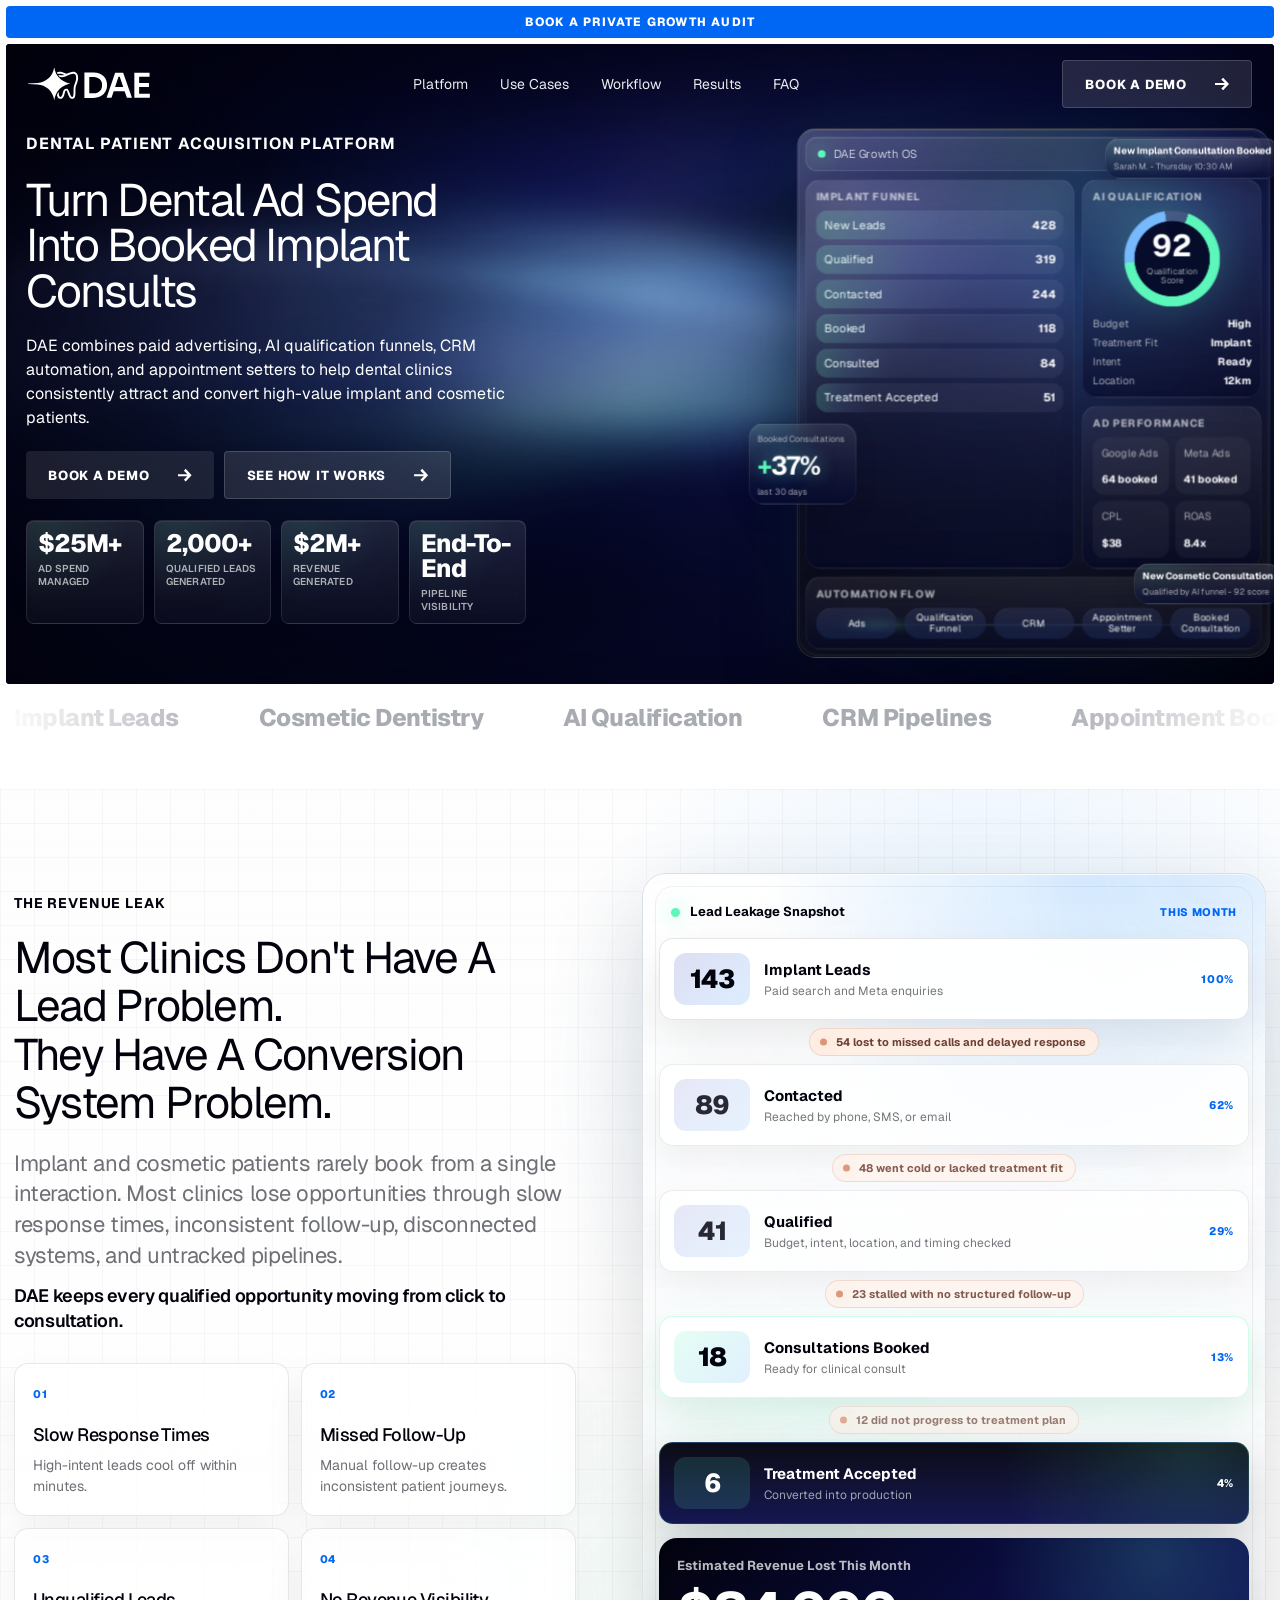
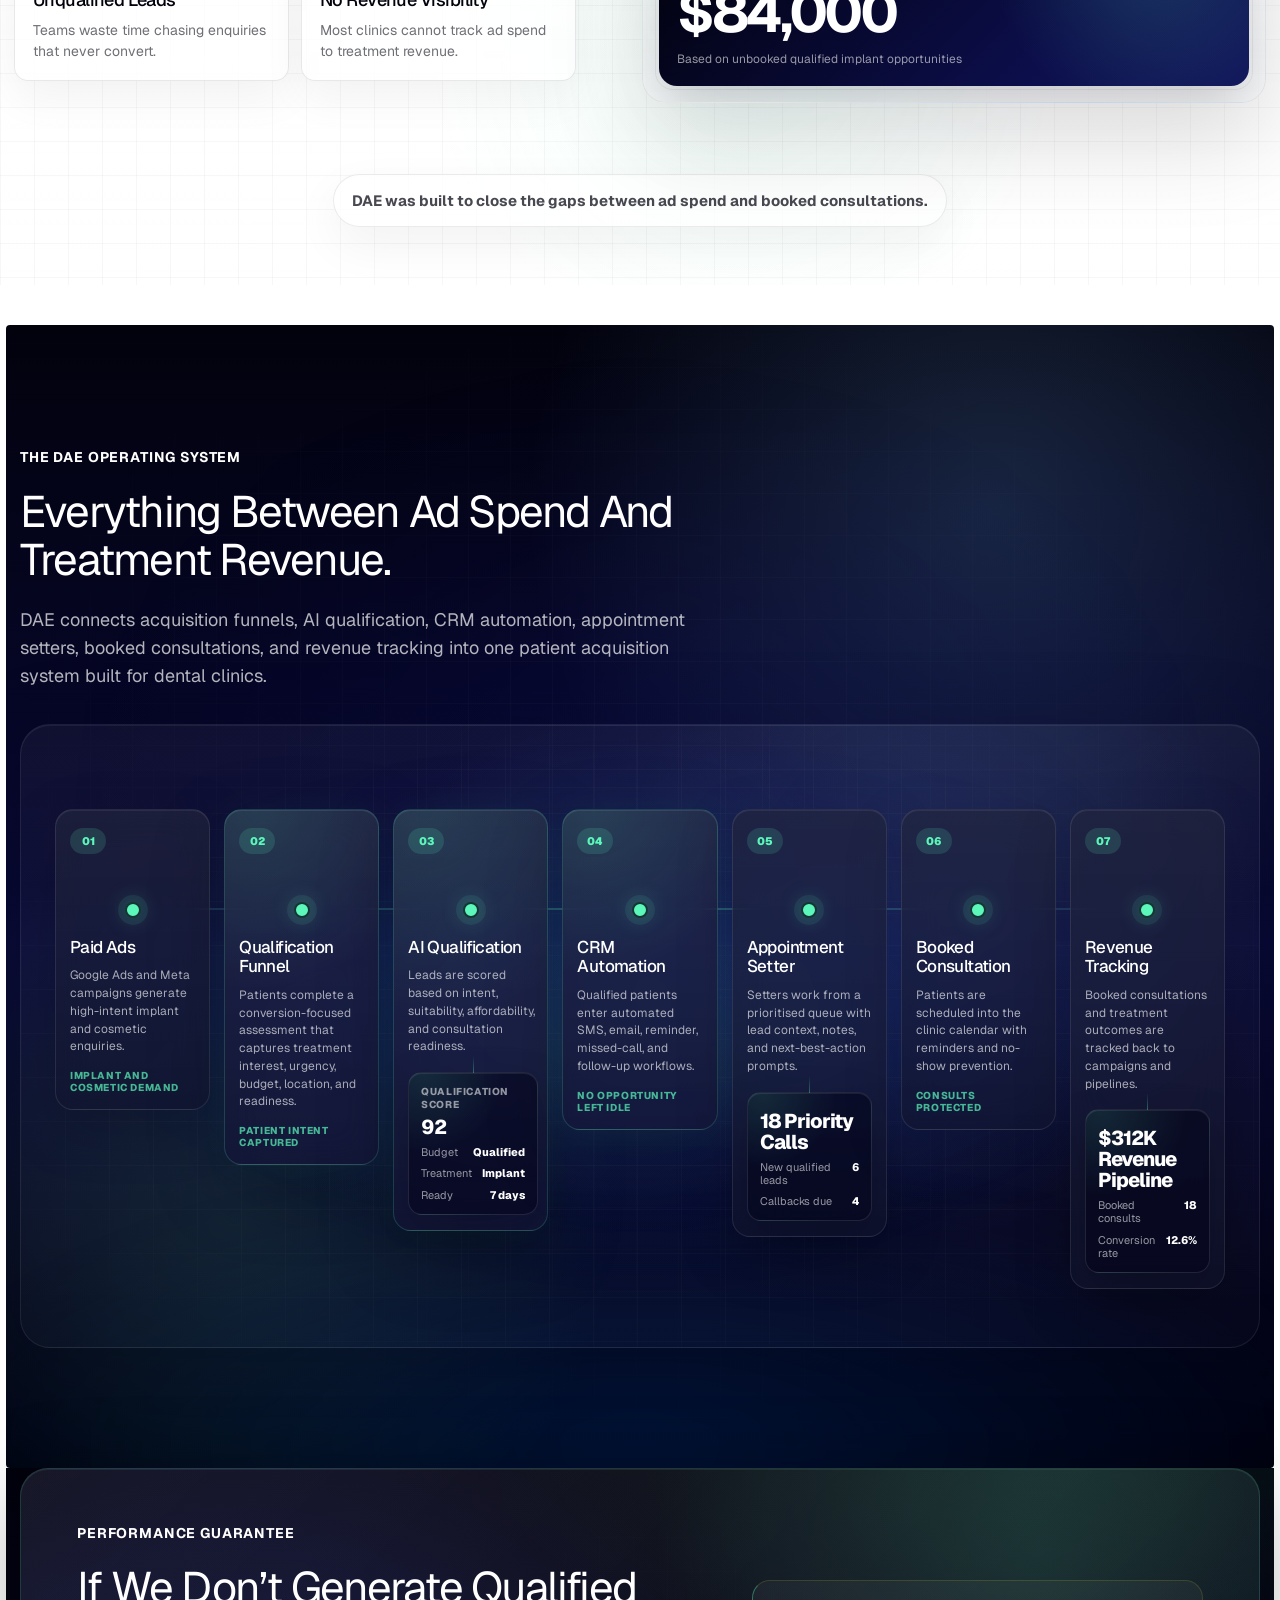
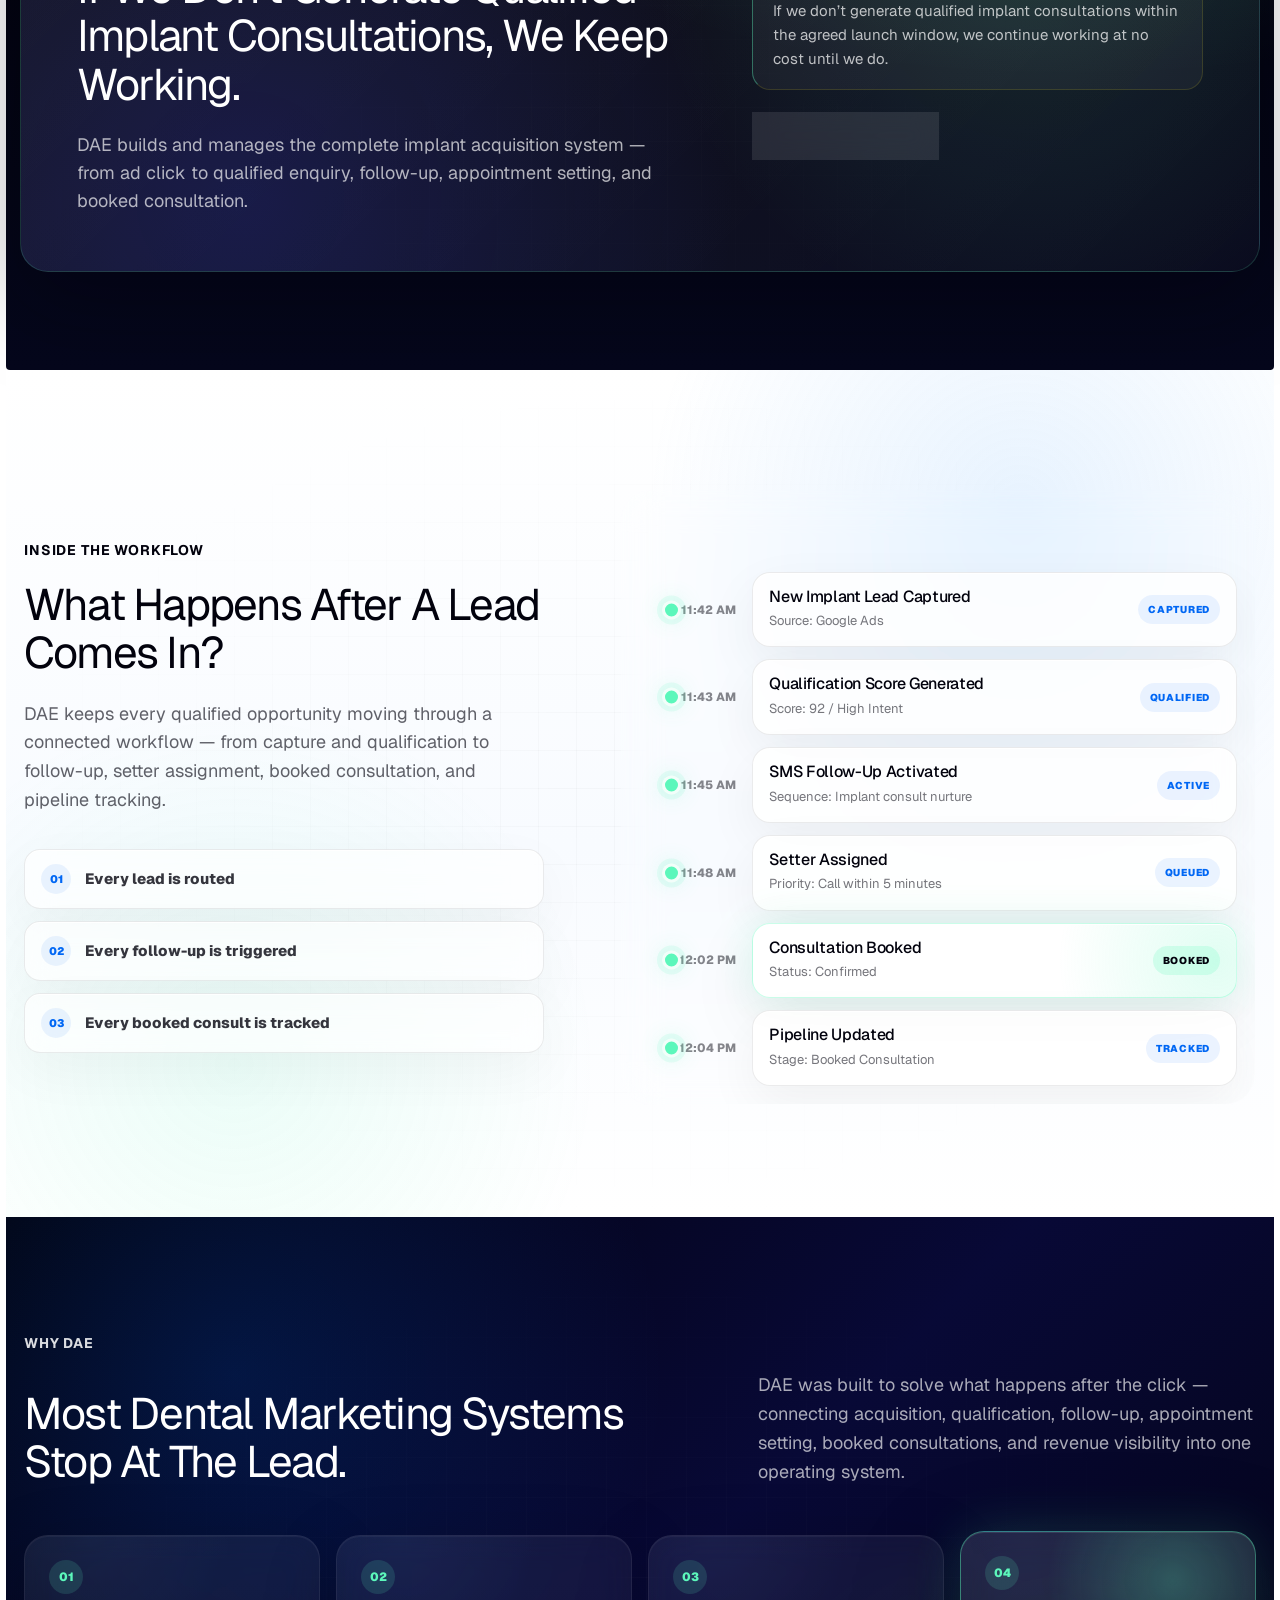
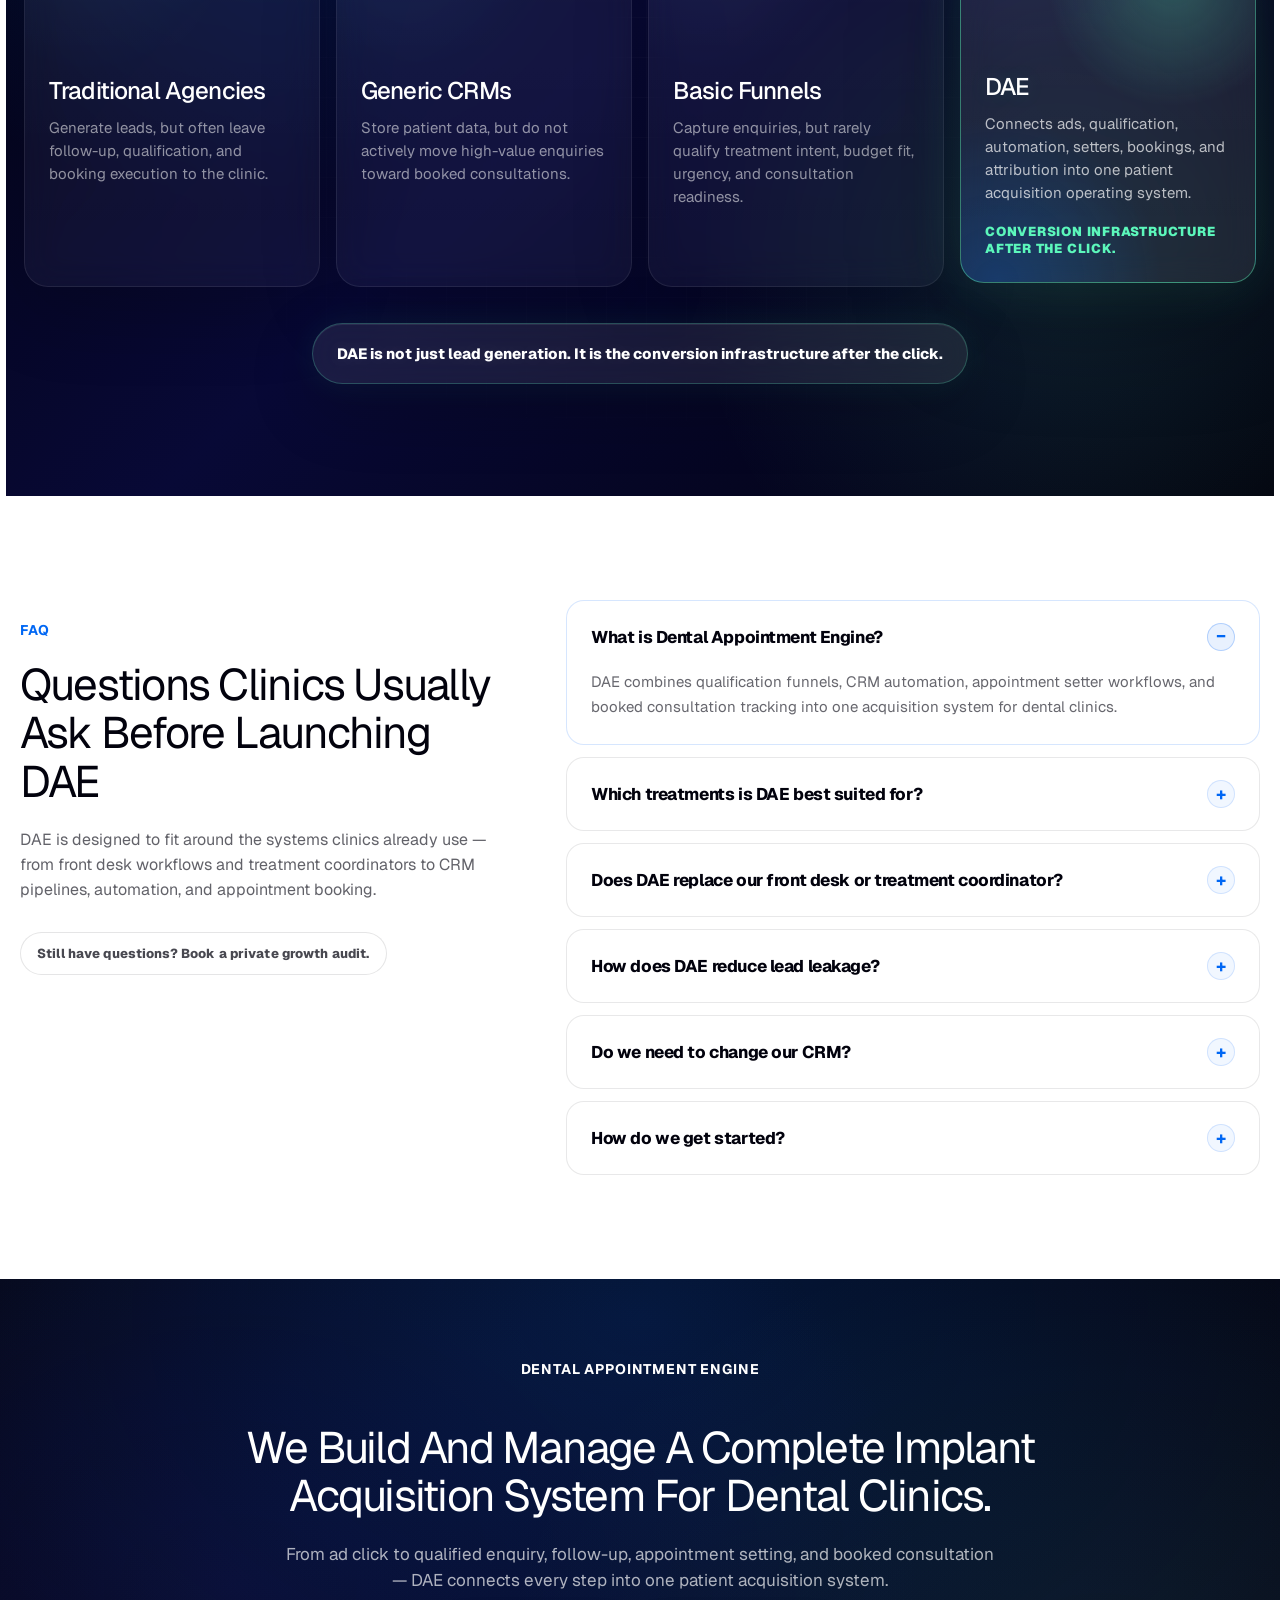
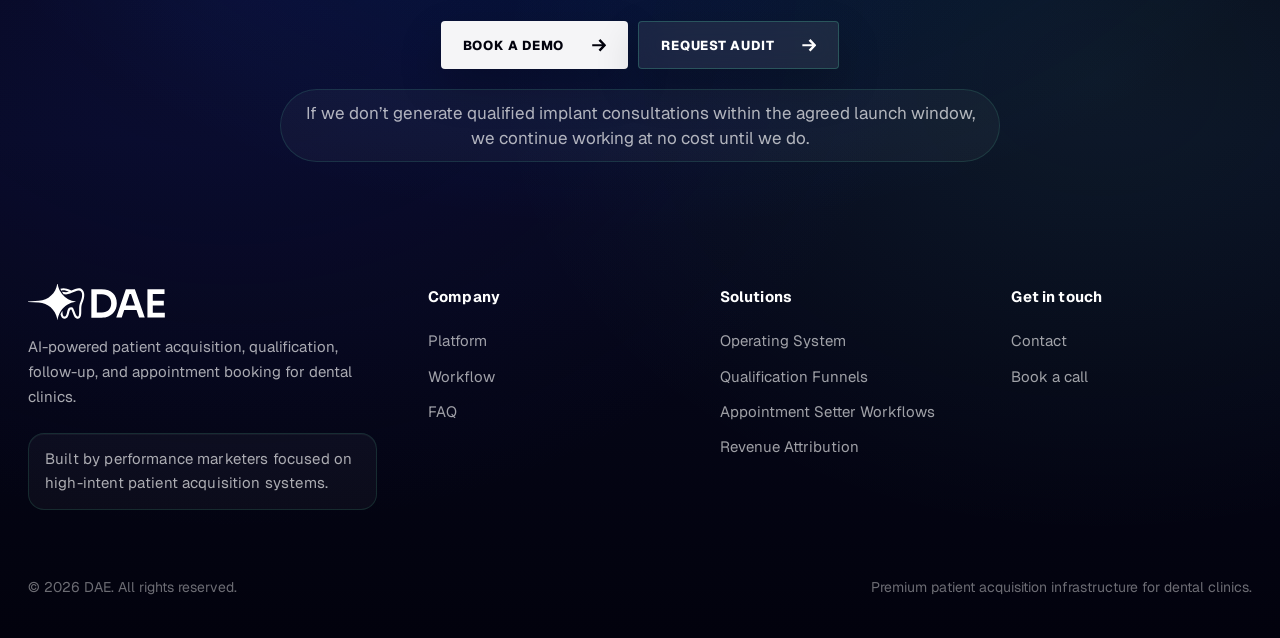
==== commit c377d714: "Add performance guarantee section" ====
--- a/index.html
+++ b/index.html
@@ -352,6 +352,23 @@
         </div>
       </section>
 
+      <section class="section performance-guarantee" aria-labelledby="performance-guarantee-title">
+        <div class="guarantee-card">
+          <div>
+            <p class="eyebrow light">Performance Guarantee</p>
+            <h2 id="performance-guarantee-title">If We Don’t Generate Qualified Implant Consultations, We Keep Working.</h2>
+            <p>
+              DAE builds and manages the complete implant acquisition system — from ad click to
+              qualified enquiry, follow-up, appointment setting, and booked consultation.
+            </p>
+          </div>
+          <div class="guarantee-action">
+            <p>If we don’t generate qualified implant consultations within the agreed launch window, we continue working at no cost until we do.</p>
+            <a class="button light-button" data-launch-cta href="#growth-audit">Book a Demo <span></span></a>
+          </div>
+        </div>
+      </section>
+
       <section class="section infrastructure-metrics" id="workflow" aria-labelledby="infrastructure-metrics-title">
         <div class="workflow-inside">
           <div class="workflow-copy">
--- a/styles.css
+++ b/styles.css
@@ -1491,6 +1491,88 @@
   min-height: 640px;
   margin: 0 auto;
   border-radius: 28px;
+}
+
+.performance-guarantee {
+  width: calc(100% - 12px);
+  max-width: none;
+  margin: 0 auto;
+  padding: 0 max(14px, calc((100vw - var(--hero-rail)) / 2)) 98px;
+  border-radius: 0 0 4px 4px;
+  background:
+    radial-gradient(80% 72% at 84% 0%, rgba(92, 247, 187, 0.08), transparent 58%),
+    linear-gradient(180deg, #02020d 0%, #05071c 100%);
+  color: var(--white);
+}
+
+.guarantee-card {
+  position: relative;
+  display: grid;
+  grid-template-columns: minmax(0, 1.15fr) minmax(320px, 0.85fr);
+  gap: clamp(30px, 5vw, 72px);
+  align-items: center;
+  width: min(100%, var(--hero-rail));
+  margin: 0 auto;
+  padding: clamp(28px, 4.5vw, 56px);
+  overflow: hidden;
+  border: 1px solid rgba(92, 247, 187, 0.16);
+  border-radius: 28px;
+  background:
+    linear-gradient(135deg, rgba(255, 255, 255, 0.08), rgba(255, 255, 255, 0.028)),
+    radial-gradient(circle at 82% 20%, rgba(92, 247, 187, 0.12), transparent 36%),
+    radial-gradient(circle at 18% 82%, rgba(31, 38, 170, 0.26), transparent 46%);
+  box-shadow: 0 28px 90px rgba(2, 2, 13, 0.34), inset 0 1px rgba(255, 255, 255, 0.075);
+}
+
+.guarantee-card::before {
+  position: absolute;
+  inset: 0;
+  content: "";
+  background:
+    linear-gradient(rgba(255, 255, 255, 0.035) 1px, transparent 1px),
+    linear-gradient(90deg, rgba(255, 255, 255, 0.035) 1px, transparent 1px);
+  background-size: 34px 34px;
+  mask-image: radial-gradient(circle at 50% 50%, #000 0%, transparent 78%);
+  opacity: 0.32;
+  pointer-events: none;
+}
+
+.guarantee-card > * {
+  position: relative;
+  z-index: 1;
+}
+
+.guarantee-card h2 {
+  max-width: 760px;
+  color: var(--white);
+}
+
+.guarantee-card > div:first-child > p:not(.eyebrow) {
+  max-width: 680px;
+  margin-top: 22px;
+  color: rgba(255, 255, 255, 0.68);
+  font-size: 18px;
+}
+
+.guarantee-action {
+  display: grid;
+  justify-items: start;
+  gap: 22px;
+}
+
+.guarantee-action p {
+  padding: 18px 20px;
+  border: 1px solid rgba(249, 226, 25, 0.14);
+  border-left-color: rgba(92, 247, 187, 0.38);
+  border-radius: 18px;
+  background: rgba(255, 255, 255, 0.045);
+  color: rgba(255, 255, 255, 0.72);
+  font-size: 15px;
+  line-height: 1.6;
+}
+
+.guarantee-action .button {
+  min-width: 176px;
 }
 
 .os-visual::before {
@@ -2868,6 +2950,7 @@
 
   .hero-content,
   .revenue-leak,
+  .guarantee-card,
   .split,
   .section-head,
   .confidence,
@@ -3130,6 +3213,20 @@
   .operating-system {
     width: calc(100% - 12px);
     padding-inline: 14px;
+  }
+
+  .performance-guarantee {
+    padding-inline: 14px;
+    padding-bottom: 66px;
+  }
+
+  .guarantee-card {
+    padding: 24px;
+    border-radius: 22px;
+  }
+
+  .guarantee-action {
+    justify-items: stretch;
   }
 
   .os-visual {
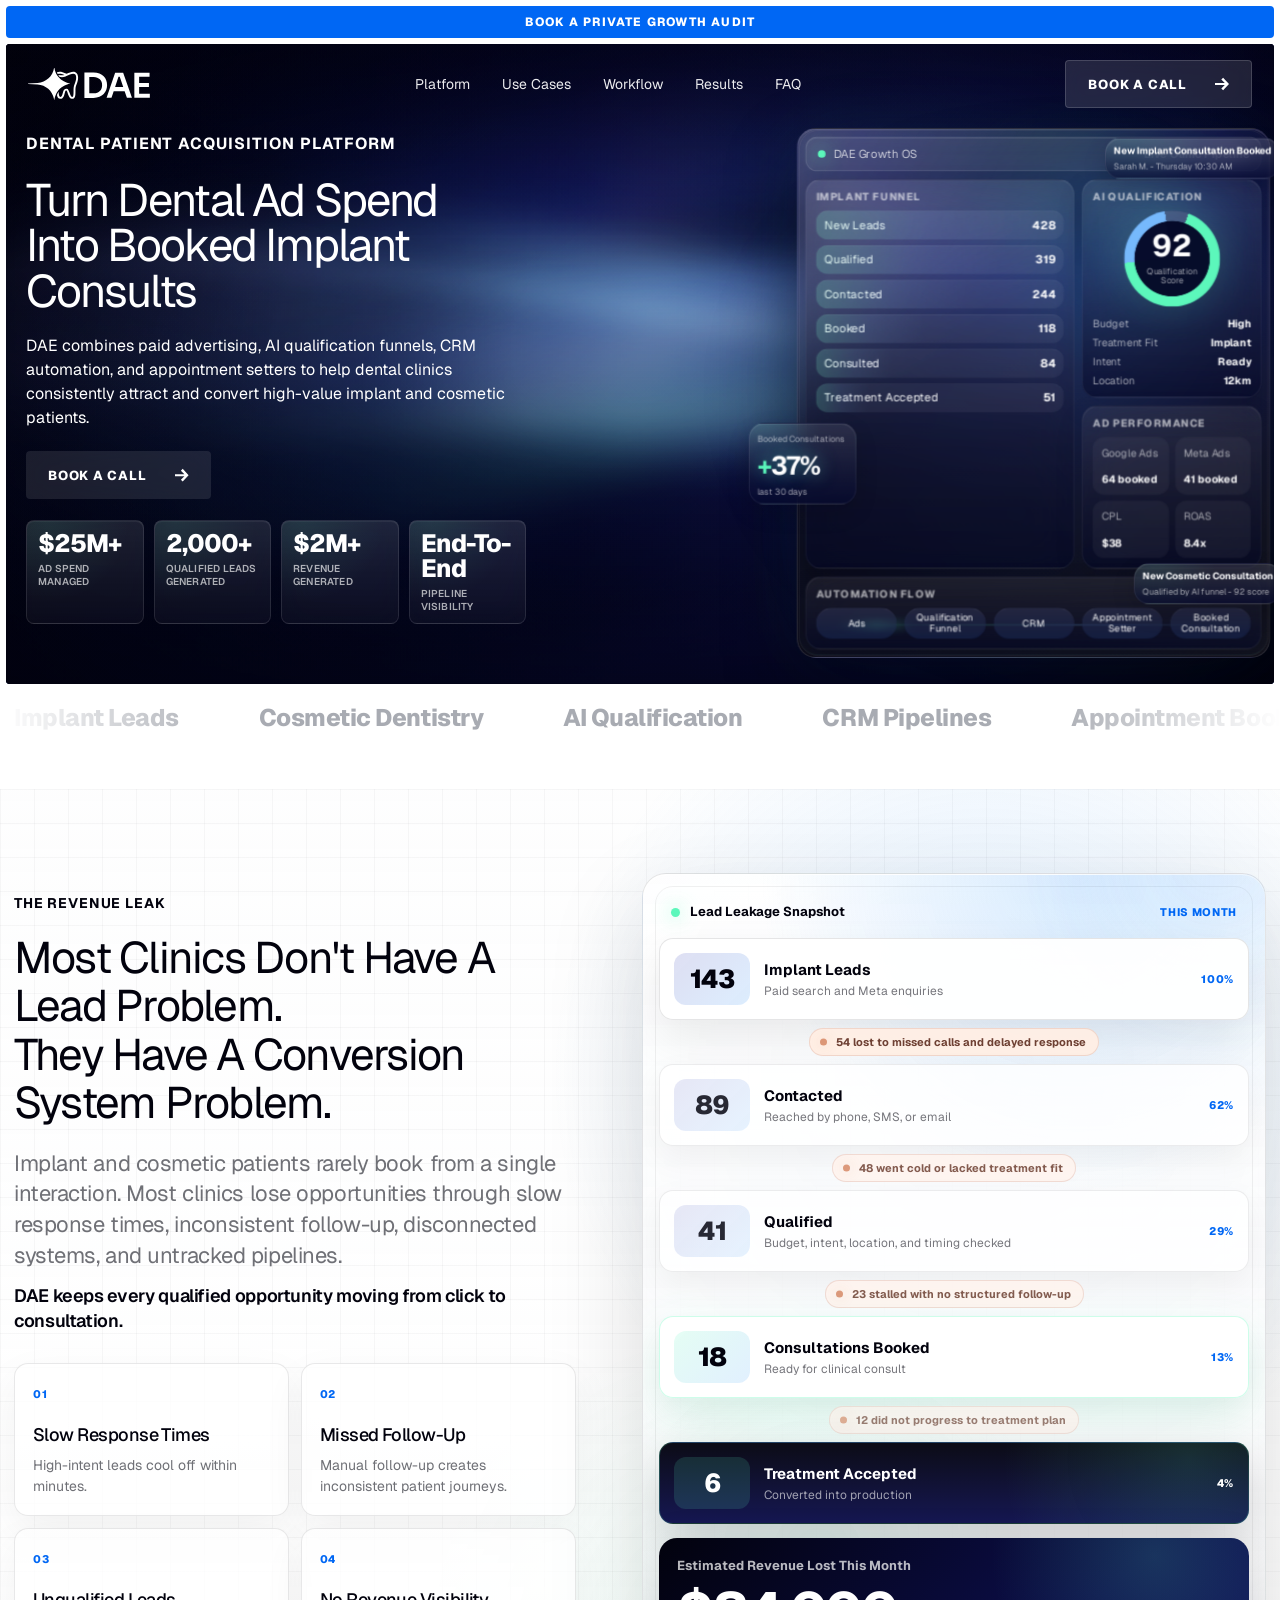
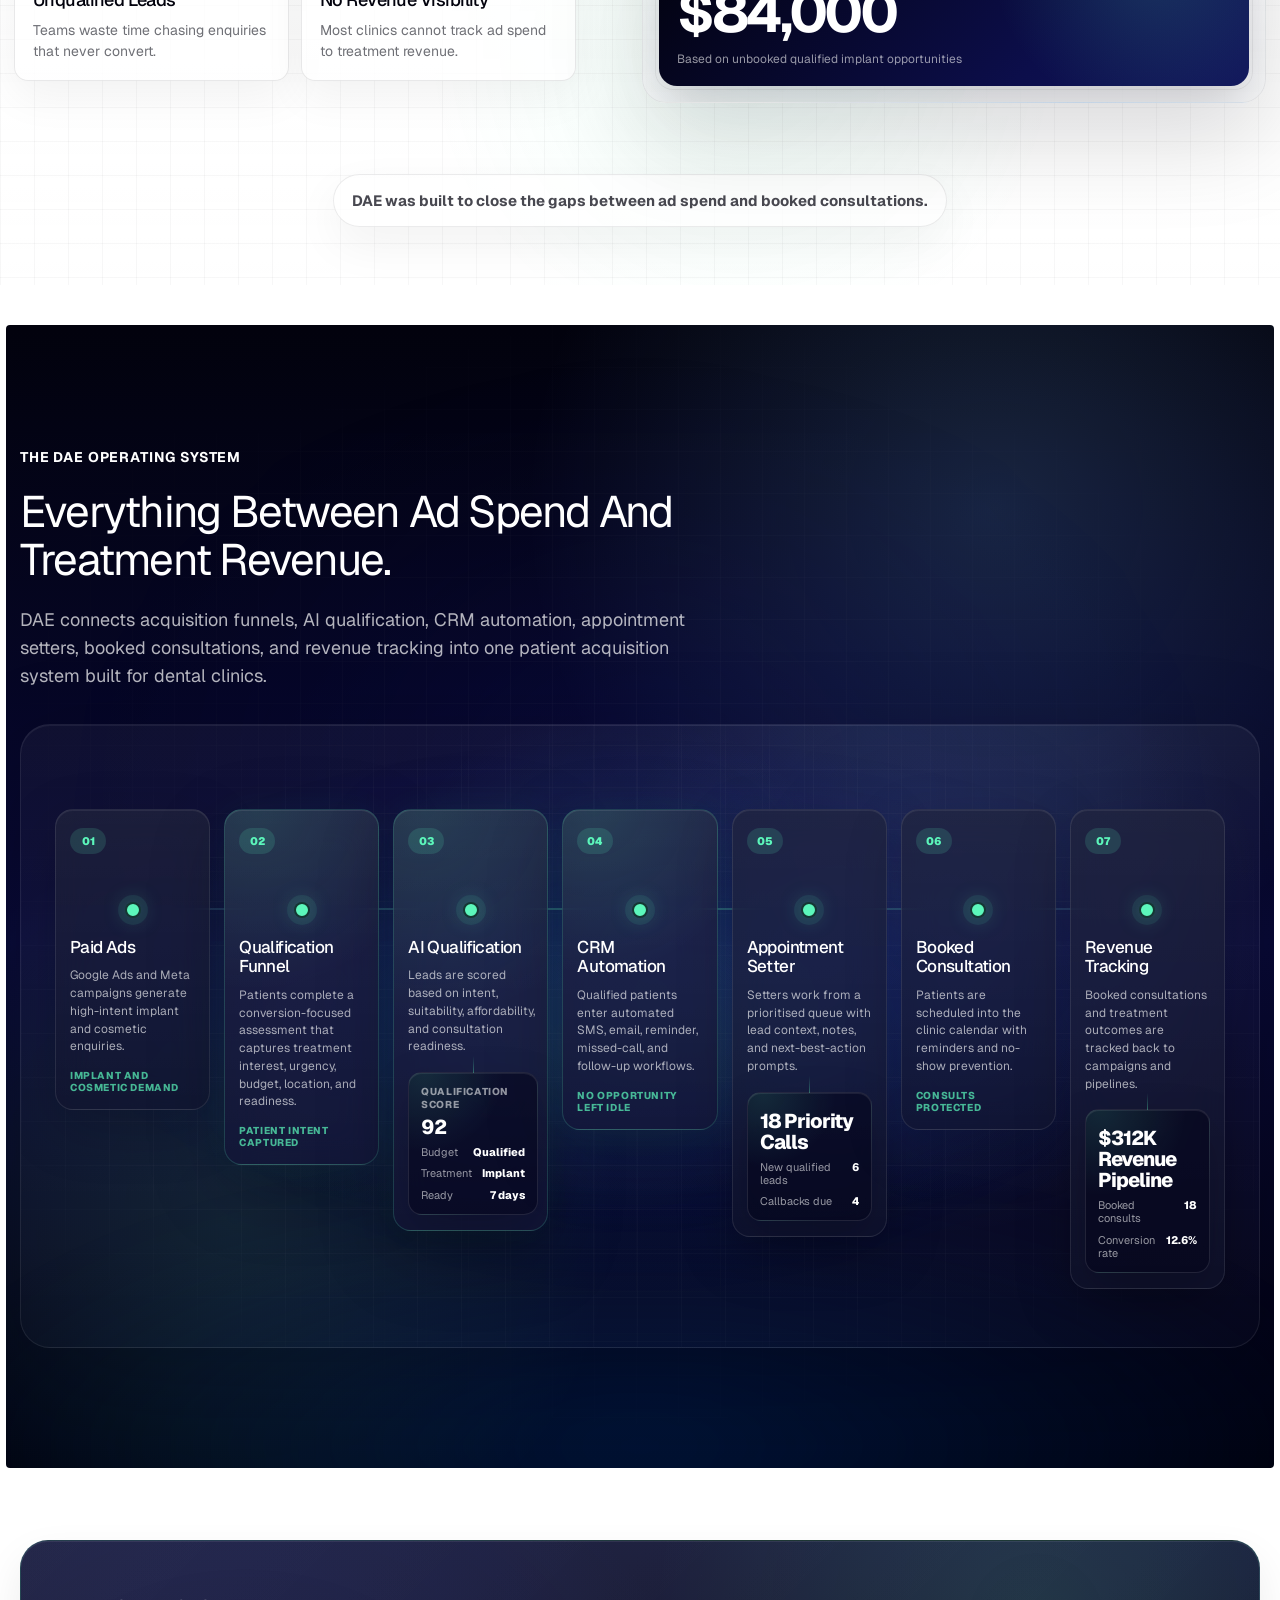
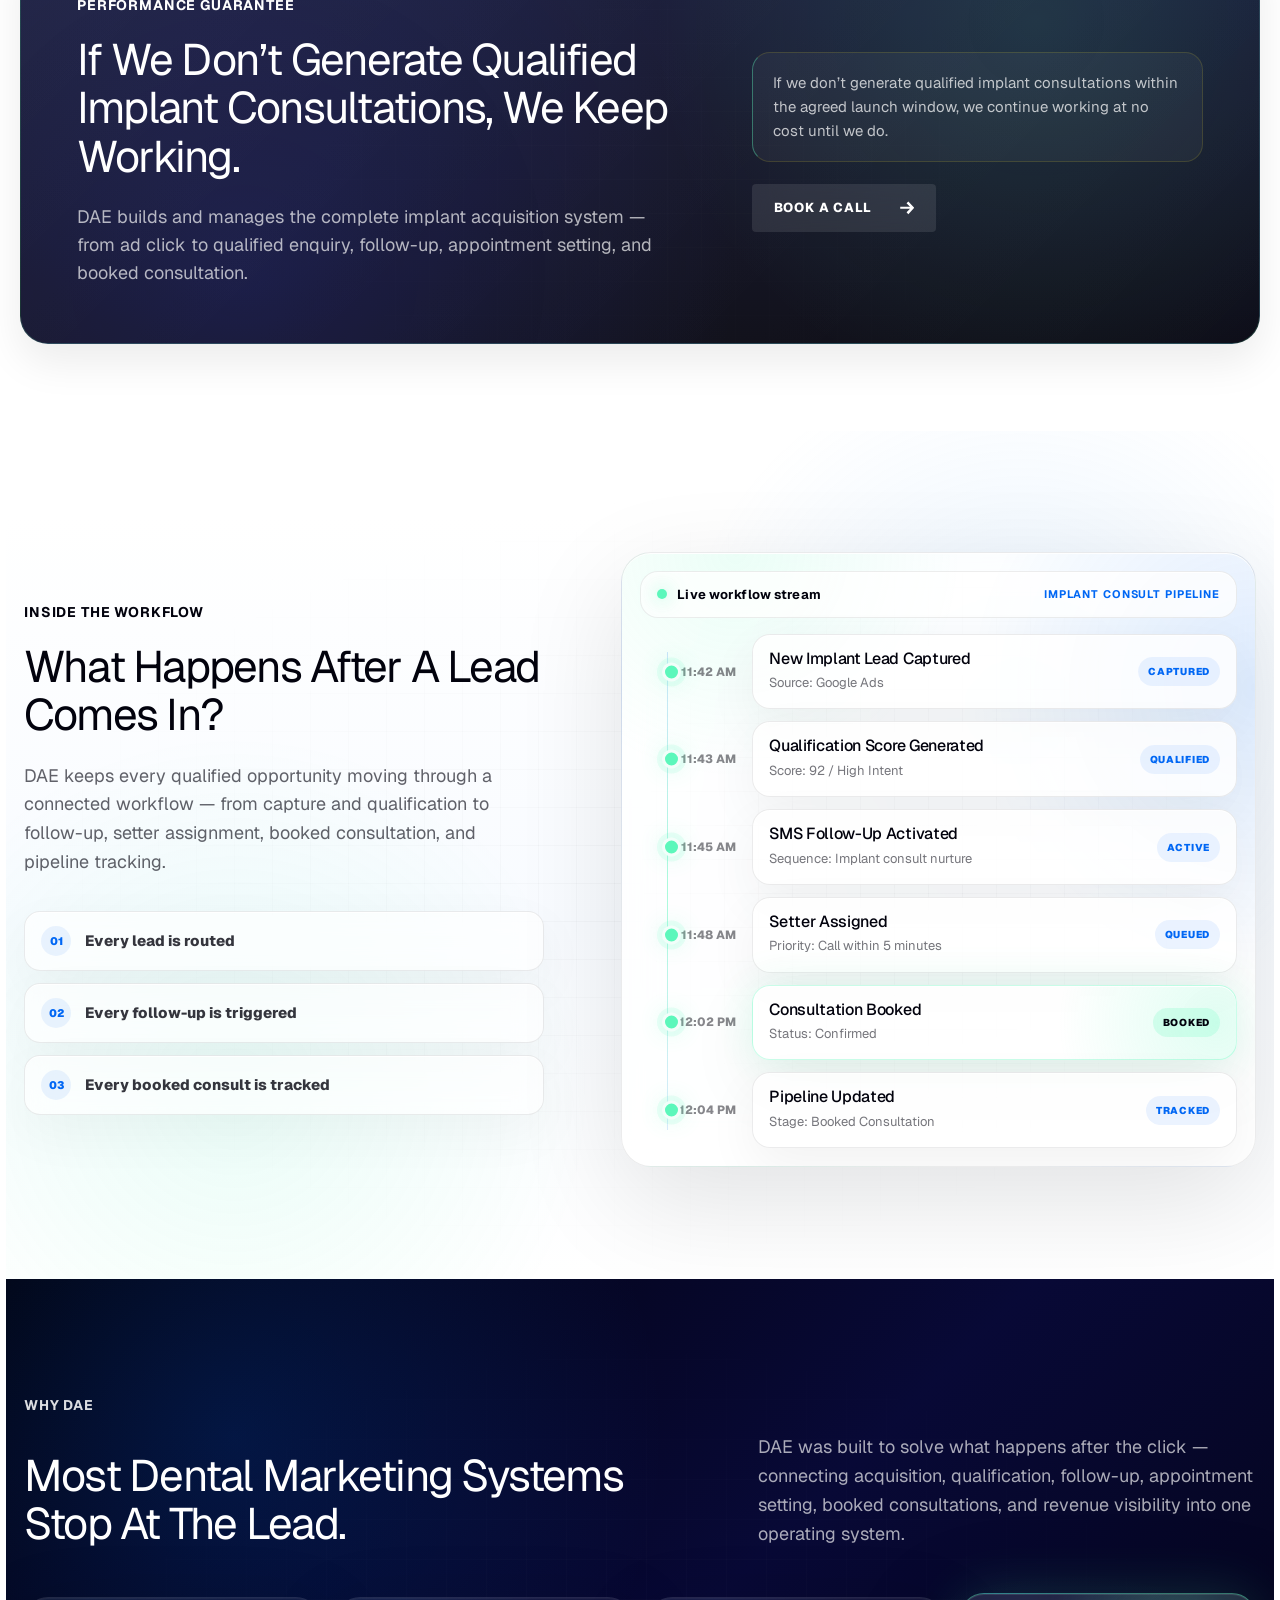
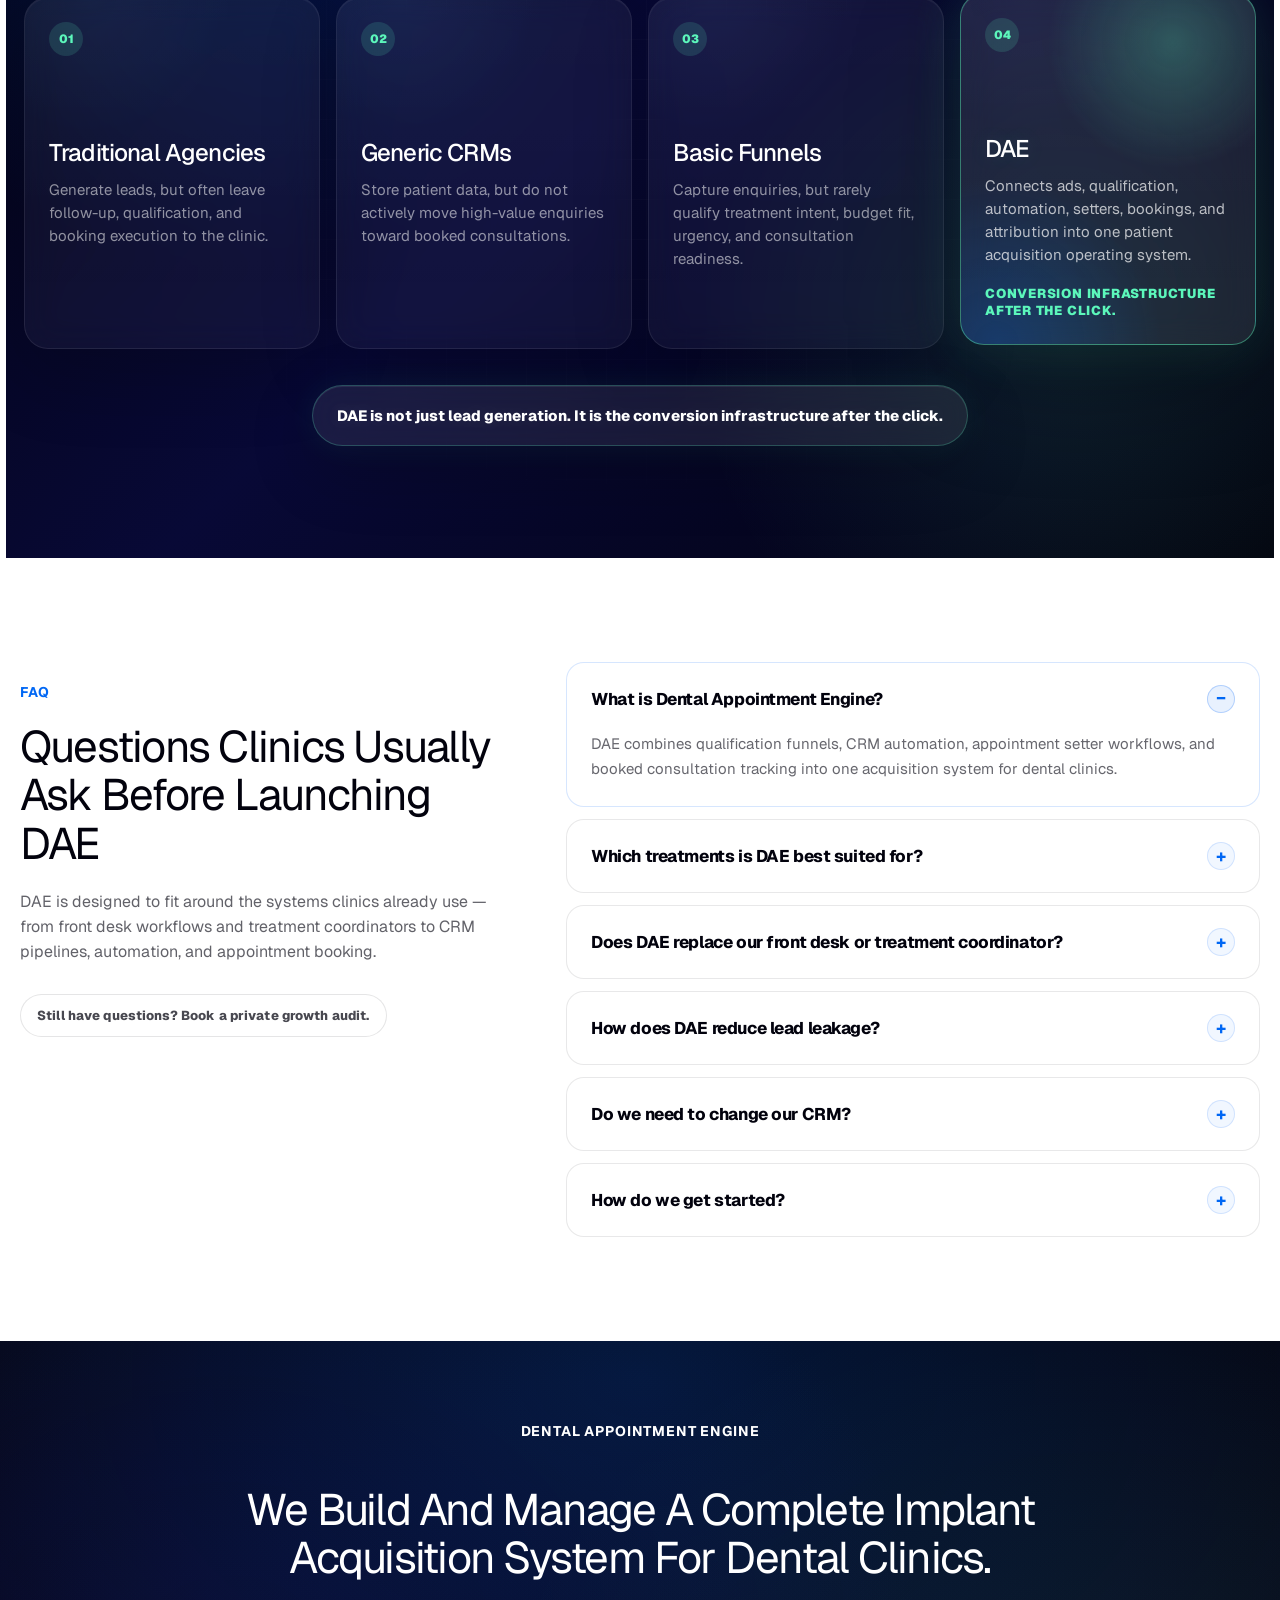
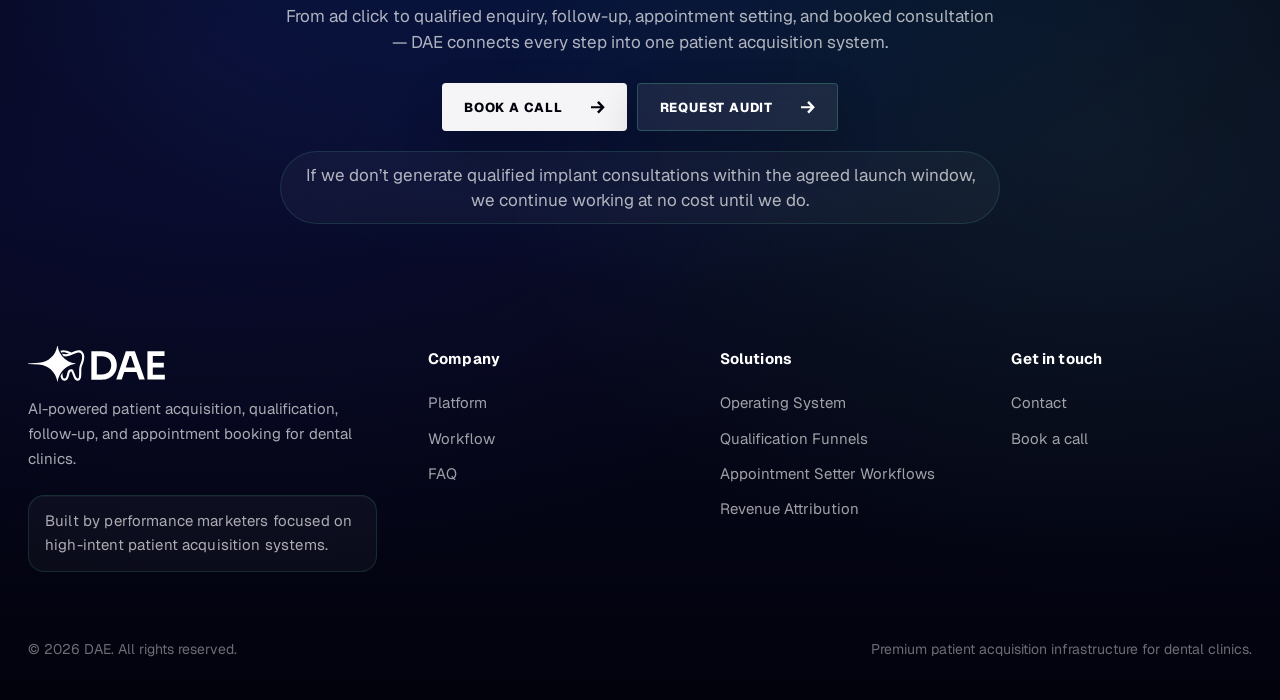
==== commit 7c274c27: "Update CTA button labels" ====
--- a/index.html
+++ b/index.html
@@ -43,7 +43,7 @@
         <a href="#about">Results</a>
         <a href="#faq">FAQ</a>
       </nav>
-      <a class="button ghost desktop-only" data-launch-cta href="mailto:matt@getdae.com?subject=DAE%20Private%20Growth%20Audit">Book a demo <span></span></a>
+      <a class="button ghost desktop-only" data-launch-cta href="mailto:matt@getdae.com?subject=DAE%20Private%20Growth%20Audit">Book a call <span></span></a>
       <button class="menu-button" type="button" aria-label="Open navigation" data-menu-button>
         <span></span>
         <span></span>
@@ -56,7 +56,7 @@
       <a href="#workflow">Workflow</a>
       <a href="#about">Results</a>
       <a href="#faq">FAQ</a>
-      <a data-launch-cta href="mailto:matt@getdae.com?subject=DAE%20Private%20Growth%20Audit">Book a demo</a>
+      <a data-launch-cta href="mailto:matt@getdae.com?subject=DAE%20Private%20Growth%20Audit">Book a call</a>
     </nav>
 
     <main>
@@ -79,8 +79,7 @@
               high-value implant and cosmetic patients.
             </p>
             <div class="action-row">
-              <a class="button light-button" data-launch-cta href="mailto:matt@getdae.com?subject=DAE%20Private%20Growth%20Audit">Book a Demo <span></span></a>
-              <a class="button ghost" href="#workflow">See How It Works <span></span></a>
+              <a class="button light-button" data-launch-cta href="mailto:matt@getdae.com?subject=DAE%20Private%20Growth%20Audit">Book a call <span></span></a>
             </div>
             <div class="proof-metrics" aria-label="DAE platform proof metrics">
               <div><strong>$25M+</strong><span>Ad Spend Managed</span></div>
@@ -364,7 +363,7 @@
           </div>
           <div class="guarantee-action">
             <p>If we don’t generate qualified implant consultations within the agreed launch window, we continue working at no cost until we do.</p>
-            <a class="button light-button" data-launch-cta href="#growth-audit">Book a Demo <span></span></a>
+            <a class="button light-button" data-launch-cta href="#growth-audit">Book a call <span></span></a>
           </div>
         </div>
       </section>
@@ -543,7 +542,7 @@
         <h2>We Build And Manage A Complete Implant Acquisition System For Dental Clinics.</h2>
         <p>From ad click to qualified enquiry, follow-up, appointment setting, and booked consultation — DAE connects every step into one patient acquisition system.</p>
         <div class="action-row center">
-          <a class="button light-button" data-launch-cta href="mailto:matt@getdae.com?subject=DAE%20Private%20Growth%20Audit">Book a Demo <span></span></a>
+          <a class="button light-button" data-launch-cta href="mailto:matt@getdae.com?subject=DAE%20Private%20Growth%20Audit">Book a call <span></span></a>
           <a class="button ghost" data-launch-cta href="mailto:matt@getdae.com?subject=DAE%20Private%20Growth%20Audit">Request Audit <span></span></a>
         </div>
         <p class="footer-guarantee">If we don’t generate qualified implant consultations within the agreed launch window, we continue working at no cost until we do.</p>
--- a/styles.css
+++ b/styles.css
@@ -1497,11 +1497,9 @@
   width: calc(100% - 12px);
   max-width: none;
   margin: 0 auto;
-  padding: 0 max(14px, calc((100vw - var(--hero-rail)) / 2)) 98px;
-  border-radius: 0 0 4px 4px;
-  background:
-    radial-gradient(80% 72% at 84% 0%, rgba(92, 247, 187, 0.08), transparent 58%),
-    linear-gradient(180deg, #02020d 0%, #05071c 100%);
+  padding: 72px max(14px, calc((100vw - var(--hero-rail)) / 2)) 88px;
+  border-radius: 4px 4px 0 0;
+  background: #ffffff;
   color: var(--white);
 }
 
@@ -1520,8 +1518,9 @@
   background:
     linear-gradient(135deg, rgba(255, 255, 255, 0.08), rgba(255, 255, 255, 0.028)),
     radial-gradient(circle at 82% 20%, rgba(92, 247, 187, 0.12), transparent 36%),
-    radial-gradient(circle at 18% 82%, rgba(31, 38, 170, 0.26), transparent 46%);
-  box-shadow: 0 28px 90px rgba(2, 2, 13, 0.34), inset 0 1px rgba(255, 255, 255, 0.075);
+    radial-gradient(circle at 18% 82%, rgba(31, 38, 170, 0.26), transparent 46%),
+    linear-gradient(180deg, rgba(12, 15, 48, 0.98), rgba(2, 2, 13, 0.98));
+  box-shadow: 0 18px 42px rgba(2, 2, 13, 0.08), inset 0 1px rgba(255, 255, 255, 0.075);
 }
 
 .guarantee-card::before {
@@ -3217,6 +3216,7 @@
 
   .performance-guarantee {
     padding-inline: 14px;
+    padding-top: 46px;
     padding-bottom: 66px;
   }
 
--- a/metrics.css
+++ b/metrics.css
@@ -3,18 +3,18 @@
   isolation: isolate;
   width: calc(100% - 12px);
   max-width: none;
-  margin: 0 auto;
-  padding: 120px max(18px, calc((100vw - var(--hero-rail)) / 2)) 112px;
+  margin: -1px auto 0;
+  padding: 121px max(18px, calc((100vw - var(--hero-rail)) / 2)) 112px;
   overflow: hidden;
   background:
-    radial-gradient(circle at 80% 16%, rgba(118, 185, 252, 0.16), transparent 30%),
-    radial-gradient(circle at 18% 82%, rgba(92, 247, 187, 0.11), transparent 29%),
-    linear-gradient(180deg, #ffffff 0%, #f8fbff 56%, #ffffff 100%);
+    radial-gradient(circle at 80% 32%, rgba(118, 185, 252, 0.16), transparent 30%),
+    radial-gradient(circle at 18% 78%, rgba(92, 247, 187, 0.11), transparent 29%),
+    linear-gradient(180deg, #ffffff 0%, #ffffff 10%, #f8fbff 58%, #ffffff 100%);
 }
 
 .infrastructure-metrics::before {
   position: absolute;
-  inset: 0;
+  inset: 72px 0 0;
   z-index: -1;
   content: "";
   background-image:
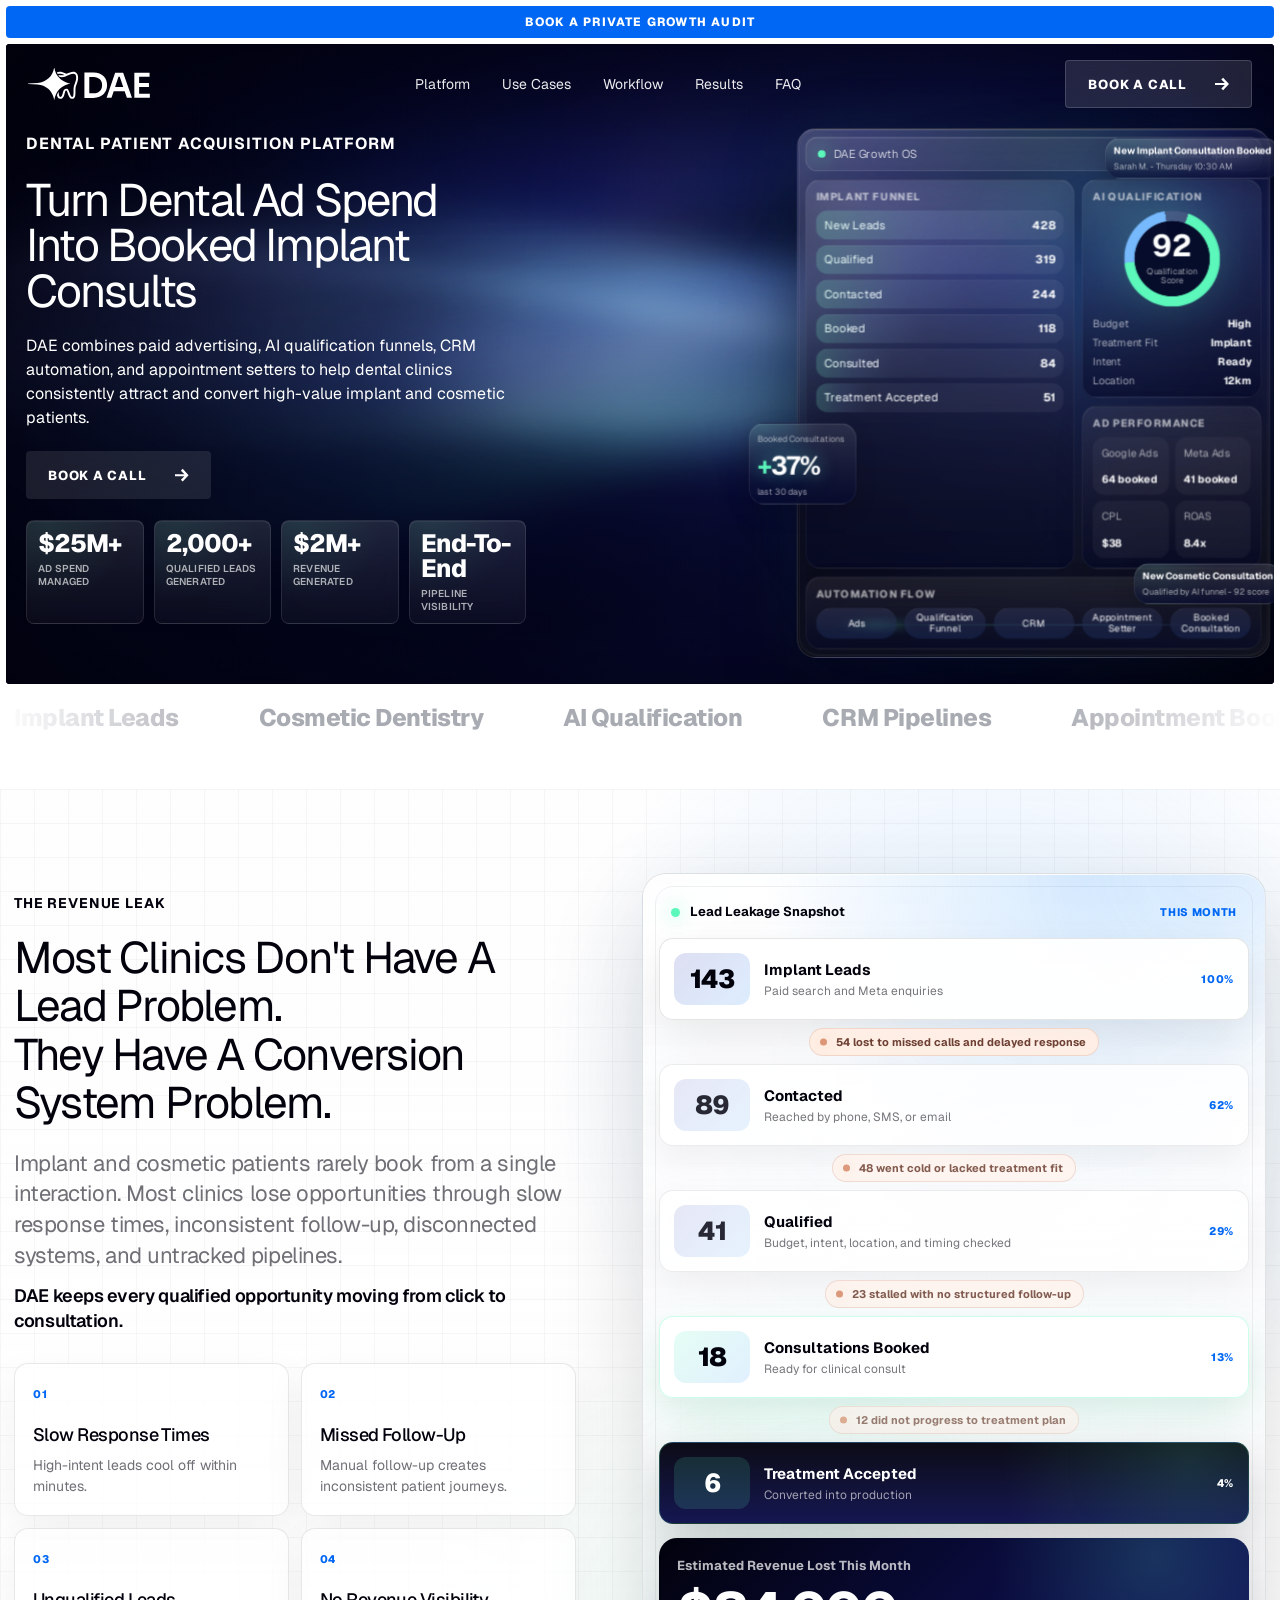
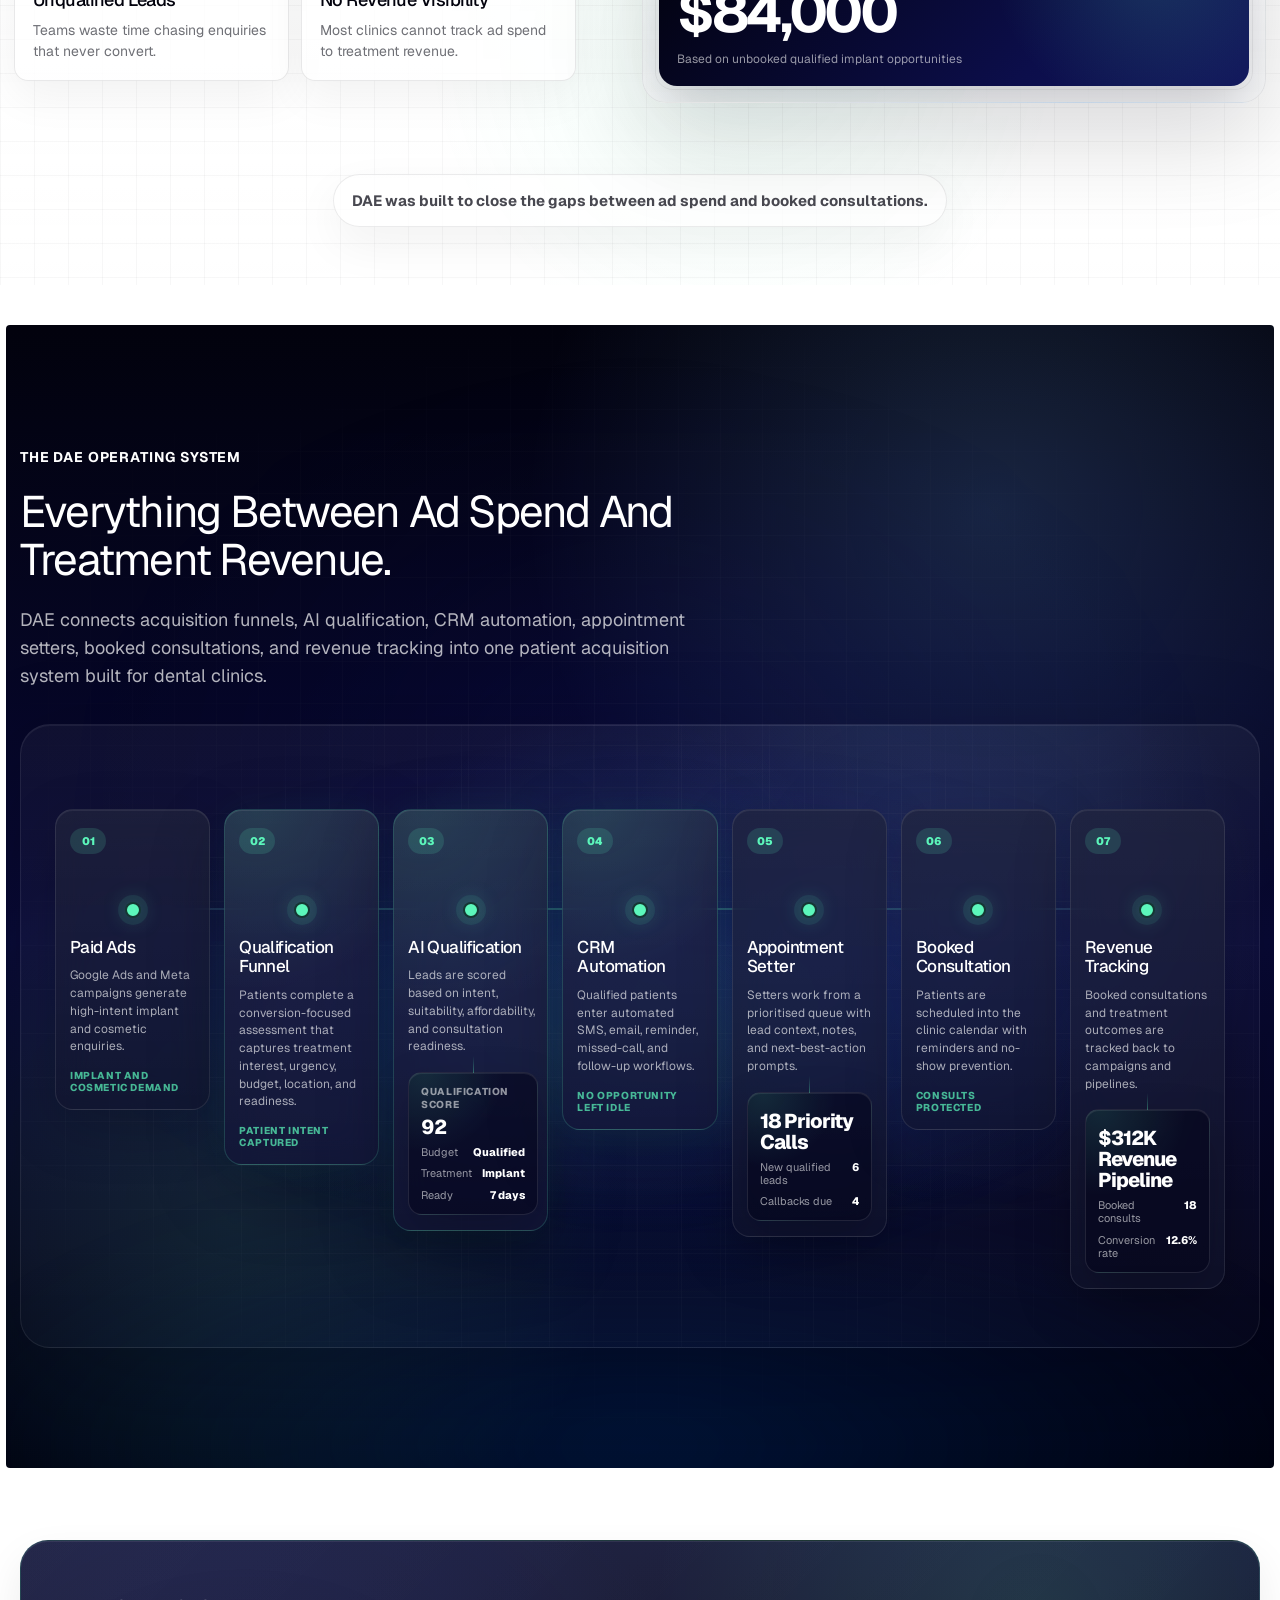
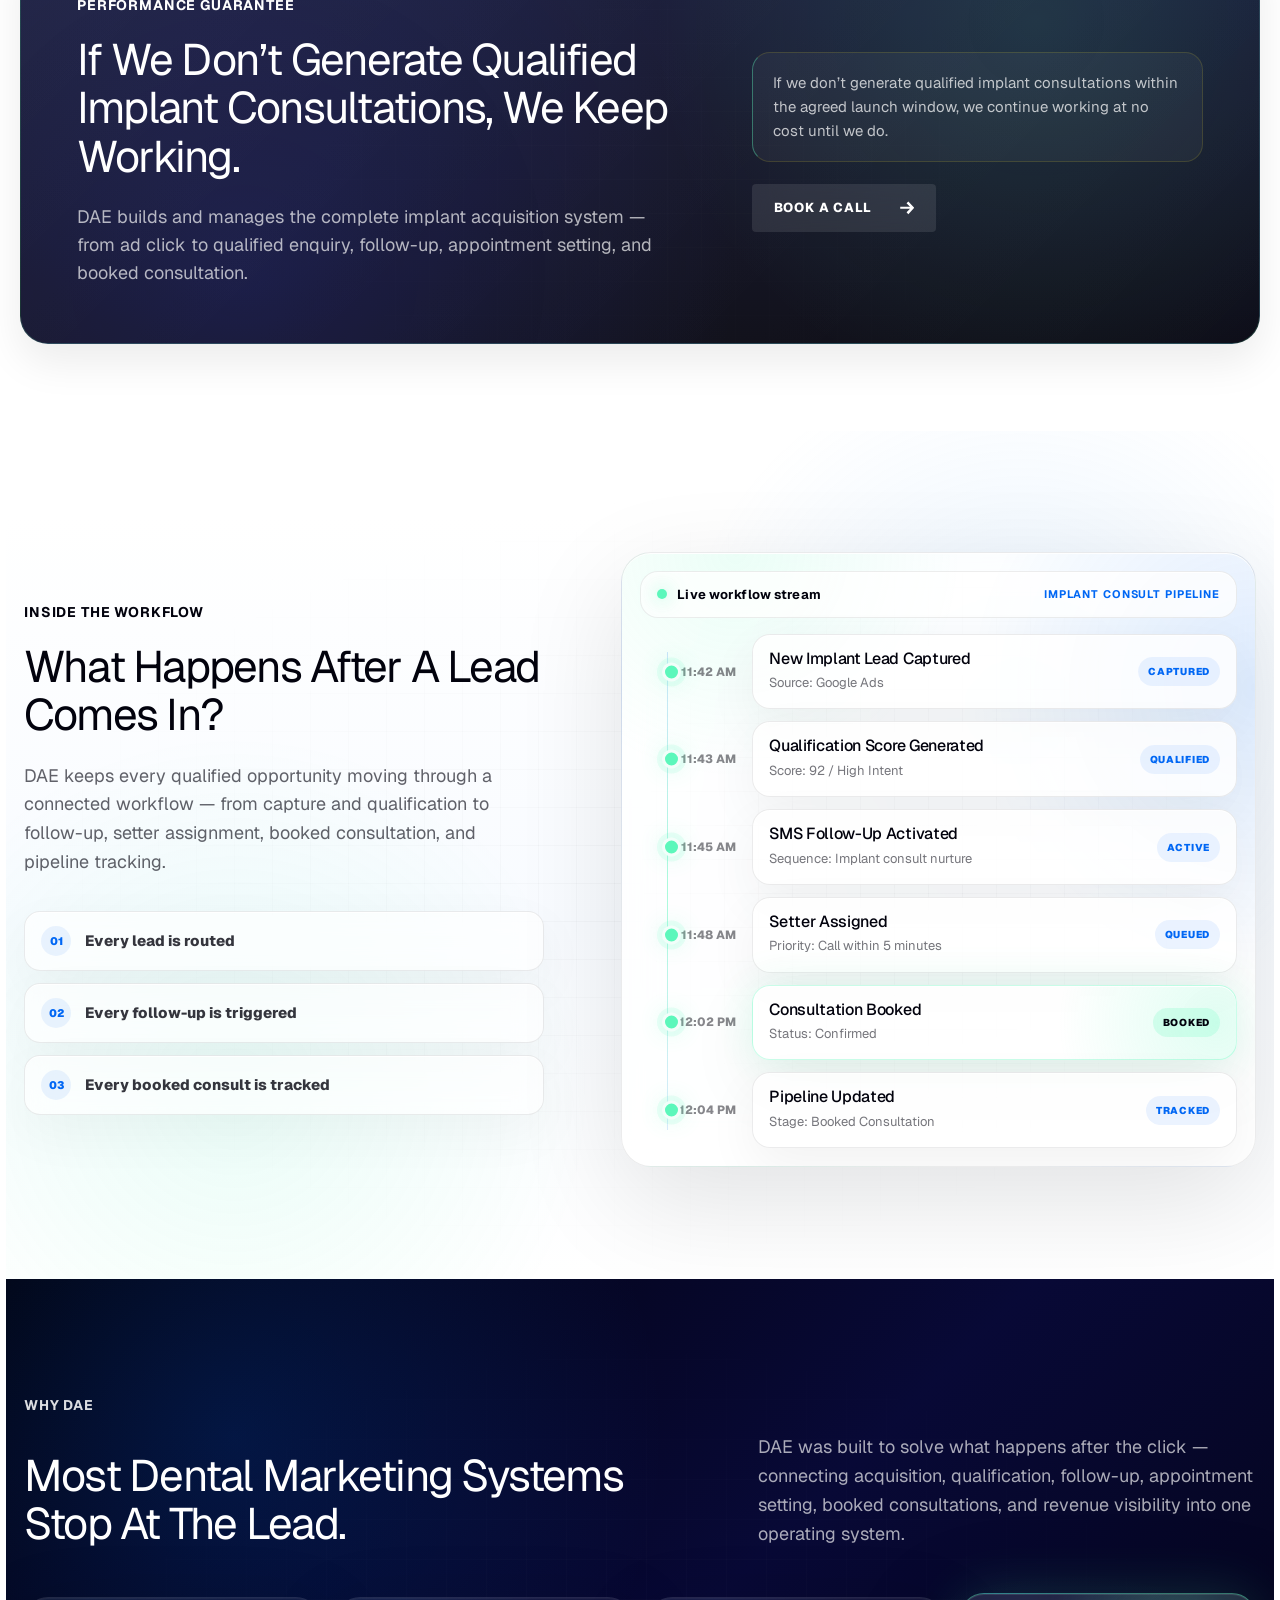
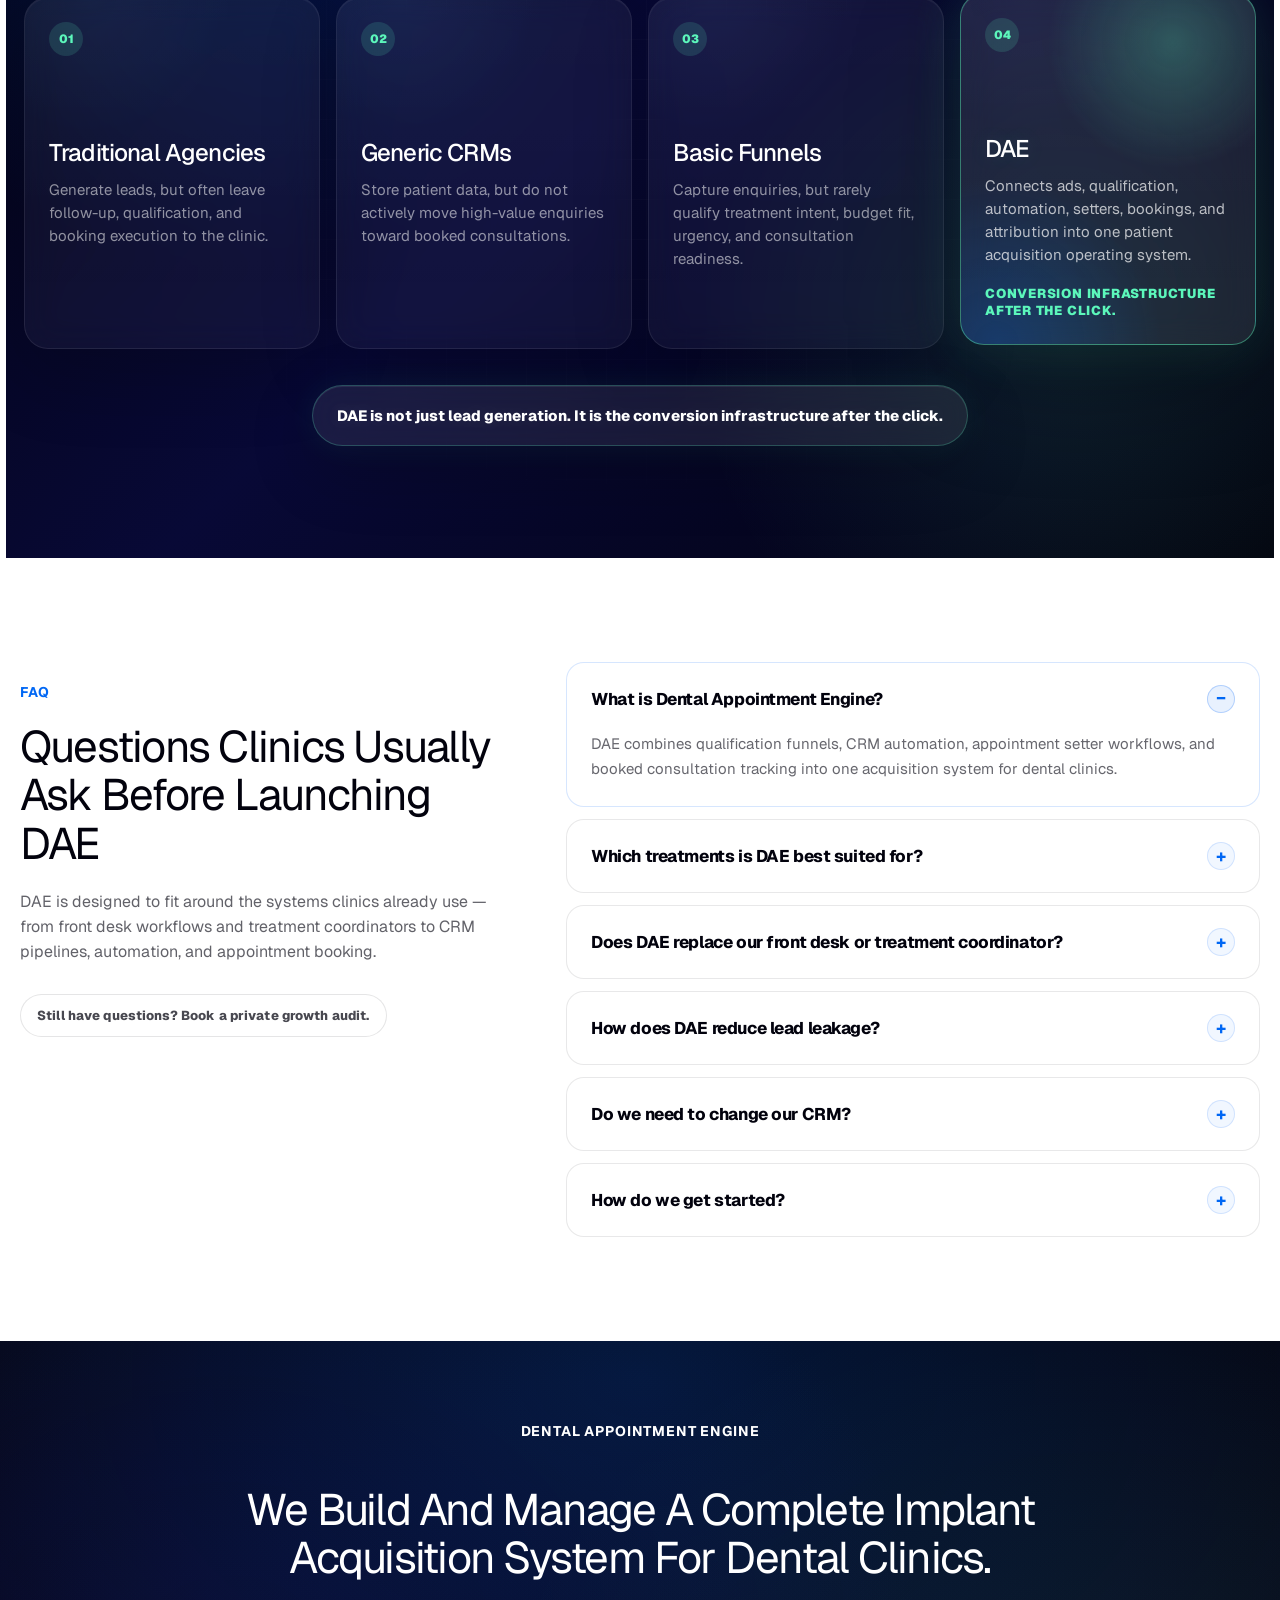
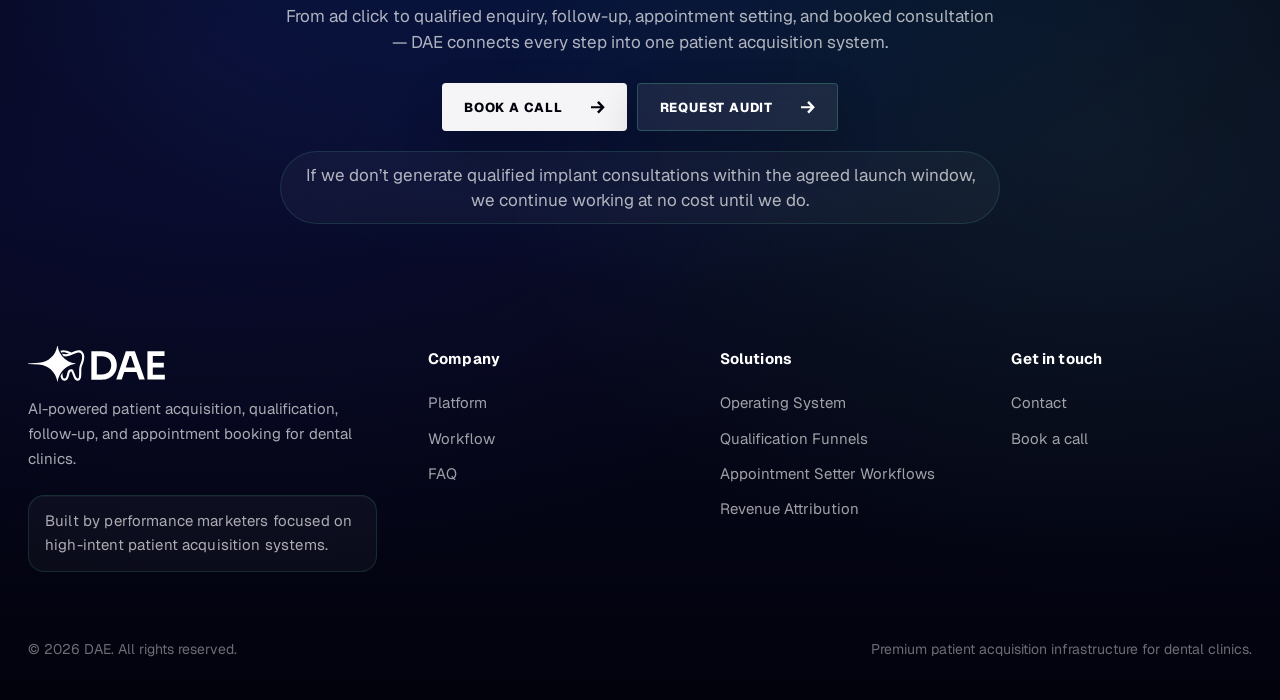
==== commit a9054b4f: "Update lead capture form fields" ====
--- a/index.html
+++ b/index.html
@@ -598,18 +598,31 @@
               <input name="lastName" type="text" autocomplete="family-name" required />
             </label>
           </div>
+          <fieldset class="lead-form__fieldset">
+            <legend>Are you a Dental Practice Owner?</legend>
+            <div class="lead-form__radio-group">
+              <label class="lead-form__radio">
+                <input name="isPracticeOwner" type="radio" value="Yes" required />
+                <span>Yes</span>
+              </label>
+              <label class="lead-form__radio">
+                <input name="isPracticeOwner" type="radio" value="No" required />
+                <span>No</span>
+              </label>
+            </div>
+          </fieldset>
           <label>
             <span>Clinic Name</span>
             <input name="clinicName" type="text" autocomplete="organization" required />
           </label>
           <label>
-            <span>Rough Monthly Ad Spend</span>
-            <select name="monthlyAdSpend" required>
+            <span>Which best describes your monthly revenue?</span>
+            <select name="monthlyRevenue" required>
               <option value="">Select a range</option>
-              <option value="$0 - $5k">$0 - $5k</option>
-              <option value="$5k - $15k">$5k - $15k</option>
-              <option value="$15k - $30k">$15k - $30k</option>
-              <option value="$30k+">$30k+</option>
+              <option value="Less than $100k">Less than 100k</option>
+              <option value="$100k - $200k">$100k - $200k</option>
+              <option value="$200k - $500k">$200k - $500k</option>
+              <option value="$500k+">$500k+</option>
             </select>
           </label>
           <input name="pageUrl" type="hidden" />
--- a/styles.css
+++ b/styles.css
@@ -551,6 +551,10 @@
 .os-grid {
   display: grid;
   grid-template-columns: 1.2fr 0.8fr;
+  grid-template-areas:
+    "funnel ai"
+    "funnel ads"
+    "workflow workflow";
   gap: 8px;
   padding: 8px 0 0;
 }
@@ -569,11 +573,20 @@
 }
 
 .funnel-card {
-  grid-row: span 2;
+  grid-area: funnel;
+}
+
+.ai-card {
+  grid-area: ai;
+}
+
+.ad-card {
+  grid-area: ads;
+  min-height: 126px;
 }
 
 .workflow-card {
-  grid-column: 1 / -1;
+  grid-area: workflow;
 }
 
 .card-label {
@@ -2648,6 +2661,73 @@
   gap: 14px;
 }
 
+.lead-form__fieldset {
+  display: grid;
+  gap: 10px;
+  margin: 0;
+  padding: 0;
+  border: 0;
+}
+
+.lead-form__fieldset legend {
+  margin-bottom: 10px;
+  color: rgba(255, 255, 255, 0.74);
+  font-size: 13px;
+  font-weight: 700;
+  letter-spacing: 0.03em;
+  text-transform: uppercase;
+}
+
+.lead-form__radio-group {
+  display: grid;
+  grid-template-columns: repeat(2, minmax(0, 1fr));
+  gap: 12px;
+}
+
+.lead-form__radio {
+  display: flex;
+  align-items: center;
+  gap: 10px;
+  min-height: 52px;
+  padding: 0 15px;
+  border: 1px solid rgba(255, 255, 255, 0.14);
+  border-radius: 14px;
+  background: rgba(255, 255, 255, 0.075);
+  cursor: pointer;
+  transition: border-color 180ms ease, box-shadow 180ms ease, background 180ms ease, transform 180ms ease;
+}
+
+.lead-form__radio:hover {
+  border-color: rgba(92, 247, 187, 0.3);
+  background: rgba(255, 255, 255, 0.1);
+}
+
+.lead-form__radio:focus-within {
+  border-color: rgba(92, 247, 187, 0.52);
+  box-shadow: 0 0 0 4px rgba(92, 247, 187, 0.1);
+}
+
+.lead-form__radio:has(input:checked) {
+  border-color: rgba(92, 247, 187, 0.58);
+  background: rgba(92, 247, 187, 0.12);
+  box-shadow: 0 16px 42px rgba(92, 247, 187, 0.1);
+}
+
+.lead-form__radio input {
+  width: 16px;
+  height: 16px;
+  accent-color: #5cf7bb;
+  cursor: pointer;
+}
+
+.lead-form__radio span {
+  color: rgba(255, 255, 255, 0.88);
+  font-size: 14px;
+  font-weight: 800;
+  letter-spacing: 0.02em;
+  text-transform: none;
+}
+
 .lead-form span {
   color: rgba(255, 255, 255, 0.74);
   font-size: 13px;
@@ -2656,7 +2736,7 @@
   text-transform: uppercase;
 }
 
-.lead-form input,
+.lead-form input:not([type="radio"]),
 .lead-form select {
   width: 100%;
   min-height: 52px;
@@ -2674,7 +2754,7 @@
   color-scheme: dark;
 }
 
-.lead-form input:focus,
+.lead-form input:not([type="radio"]):focus,
 .lead-form select:focus {
   border-color: rgba(92, 247, 187, 0.52);
   background: rgba(255, 255, 255, 0.1);
@@ -3169,10 +3249,17 @@
     grid-template-columns: 1fr;
   }
 
+  .os-grid {
+    grid-template-areas: none;
+  }
+
   .funnel-card,
+  .ai-card,
+  .ad-card,
   .workflow-card {
     grid-column: auto;
     grid-row: auto;
+    grid-area: auto;
   }
 
   .floating-card {
@@ -3247,6 +3334,10 @@
   }
 
   .lead-form__grid {
+    grid-template-columns: 1fr;
+  }
+
+  .lead-form__radio-group {
     grid-template-columns: 1fr;
   }
 
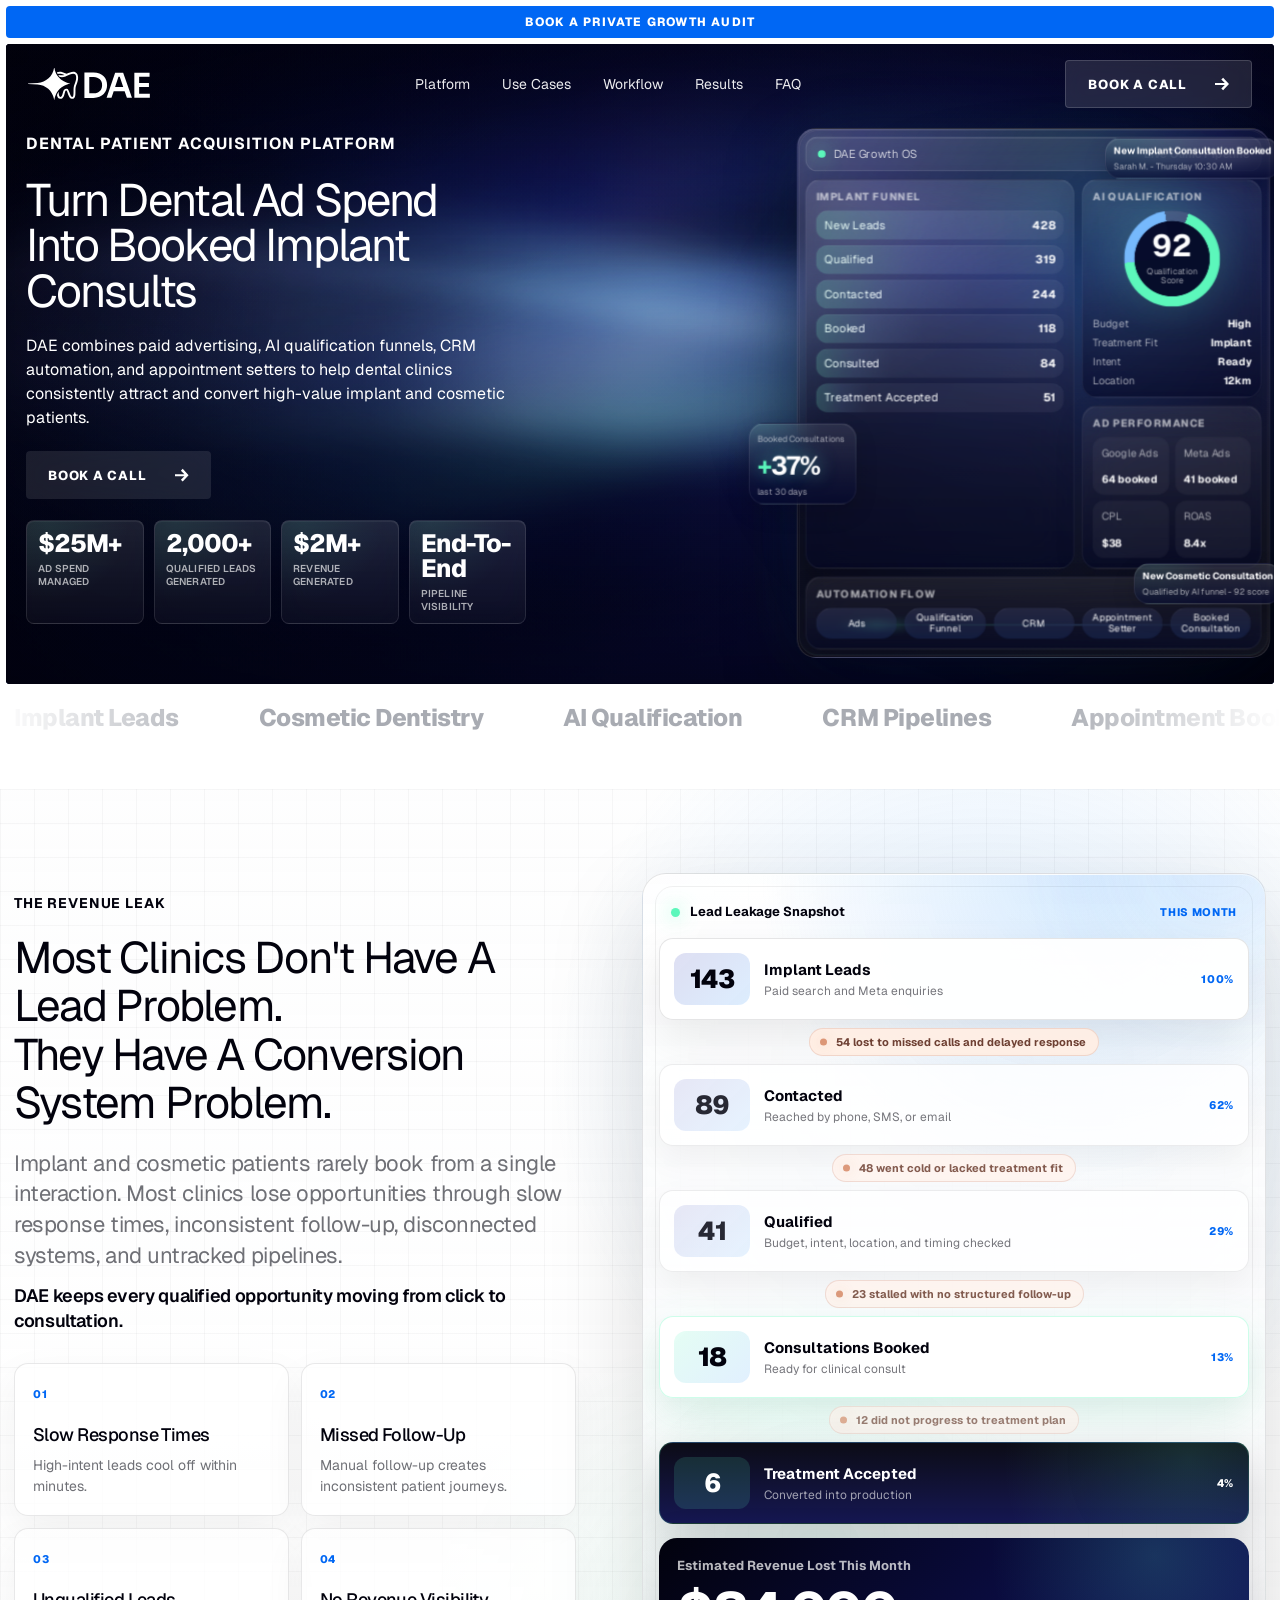
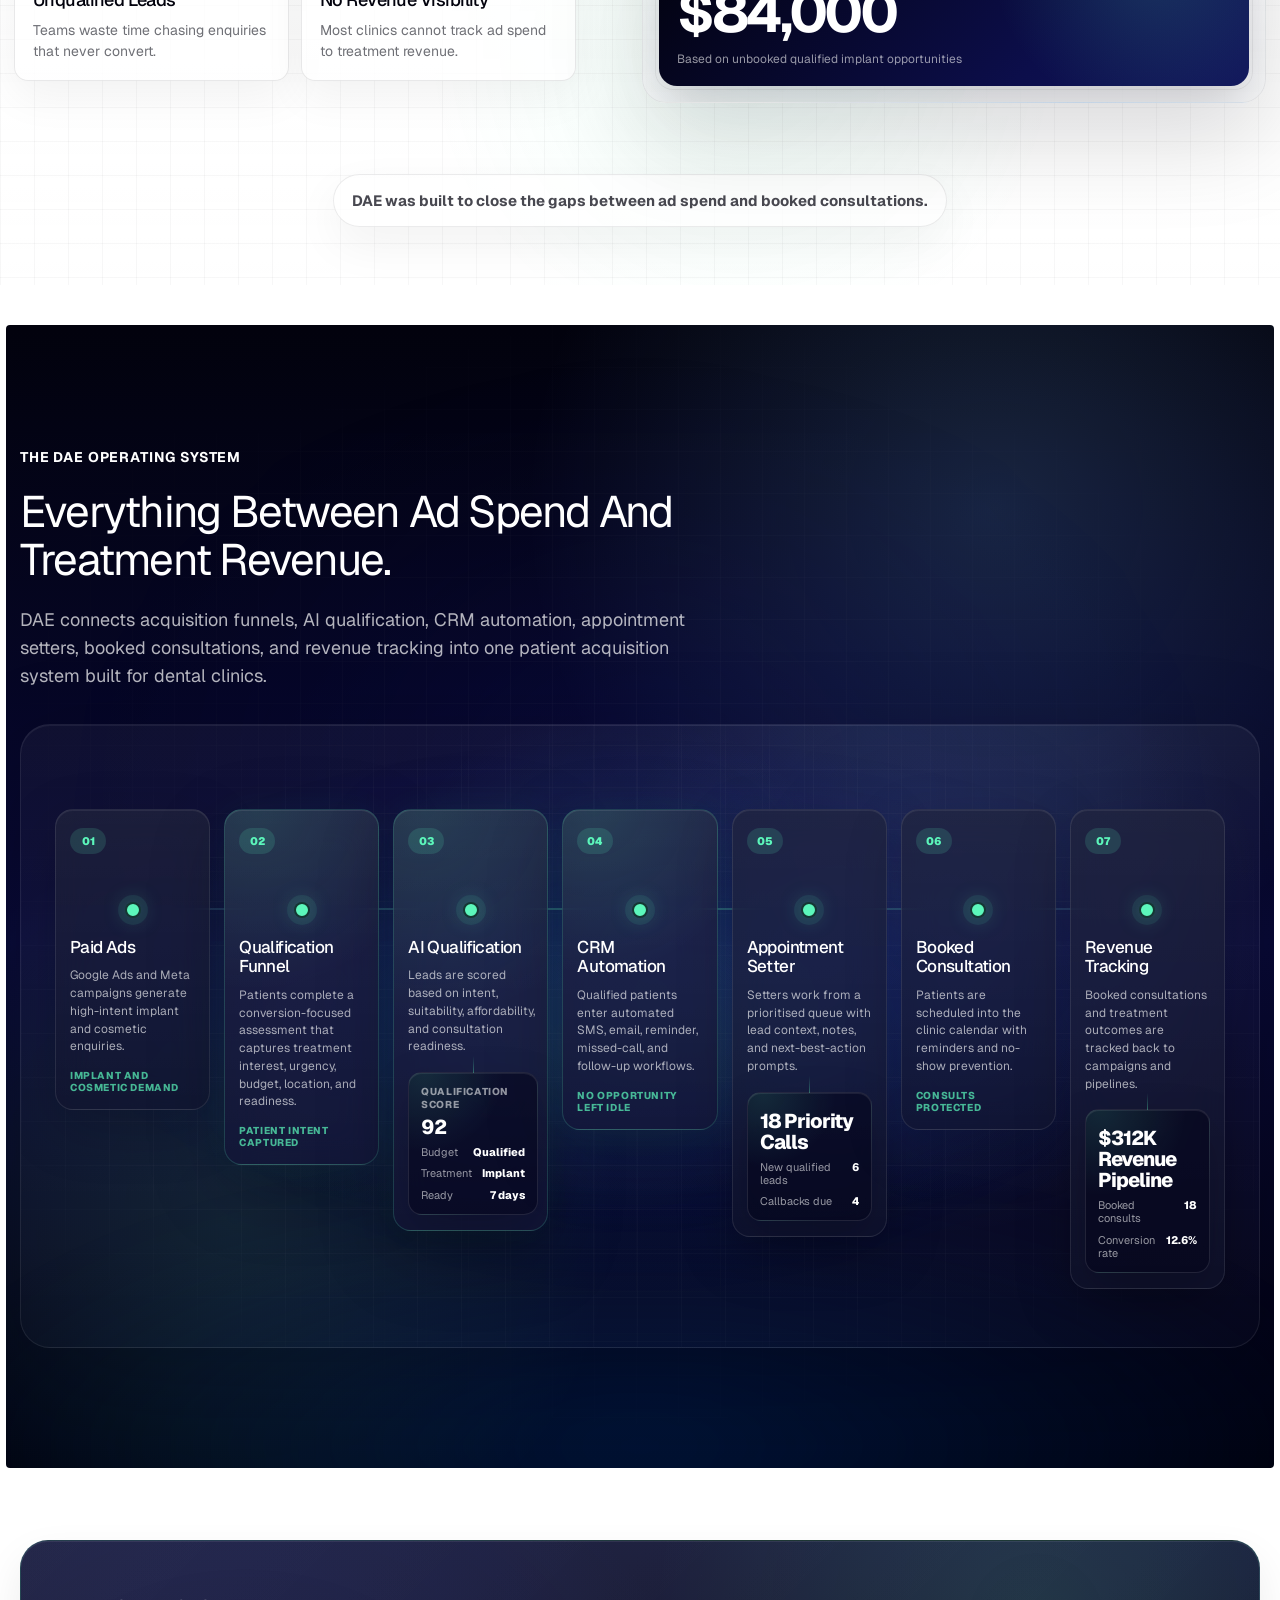
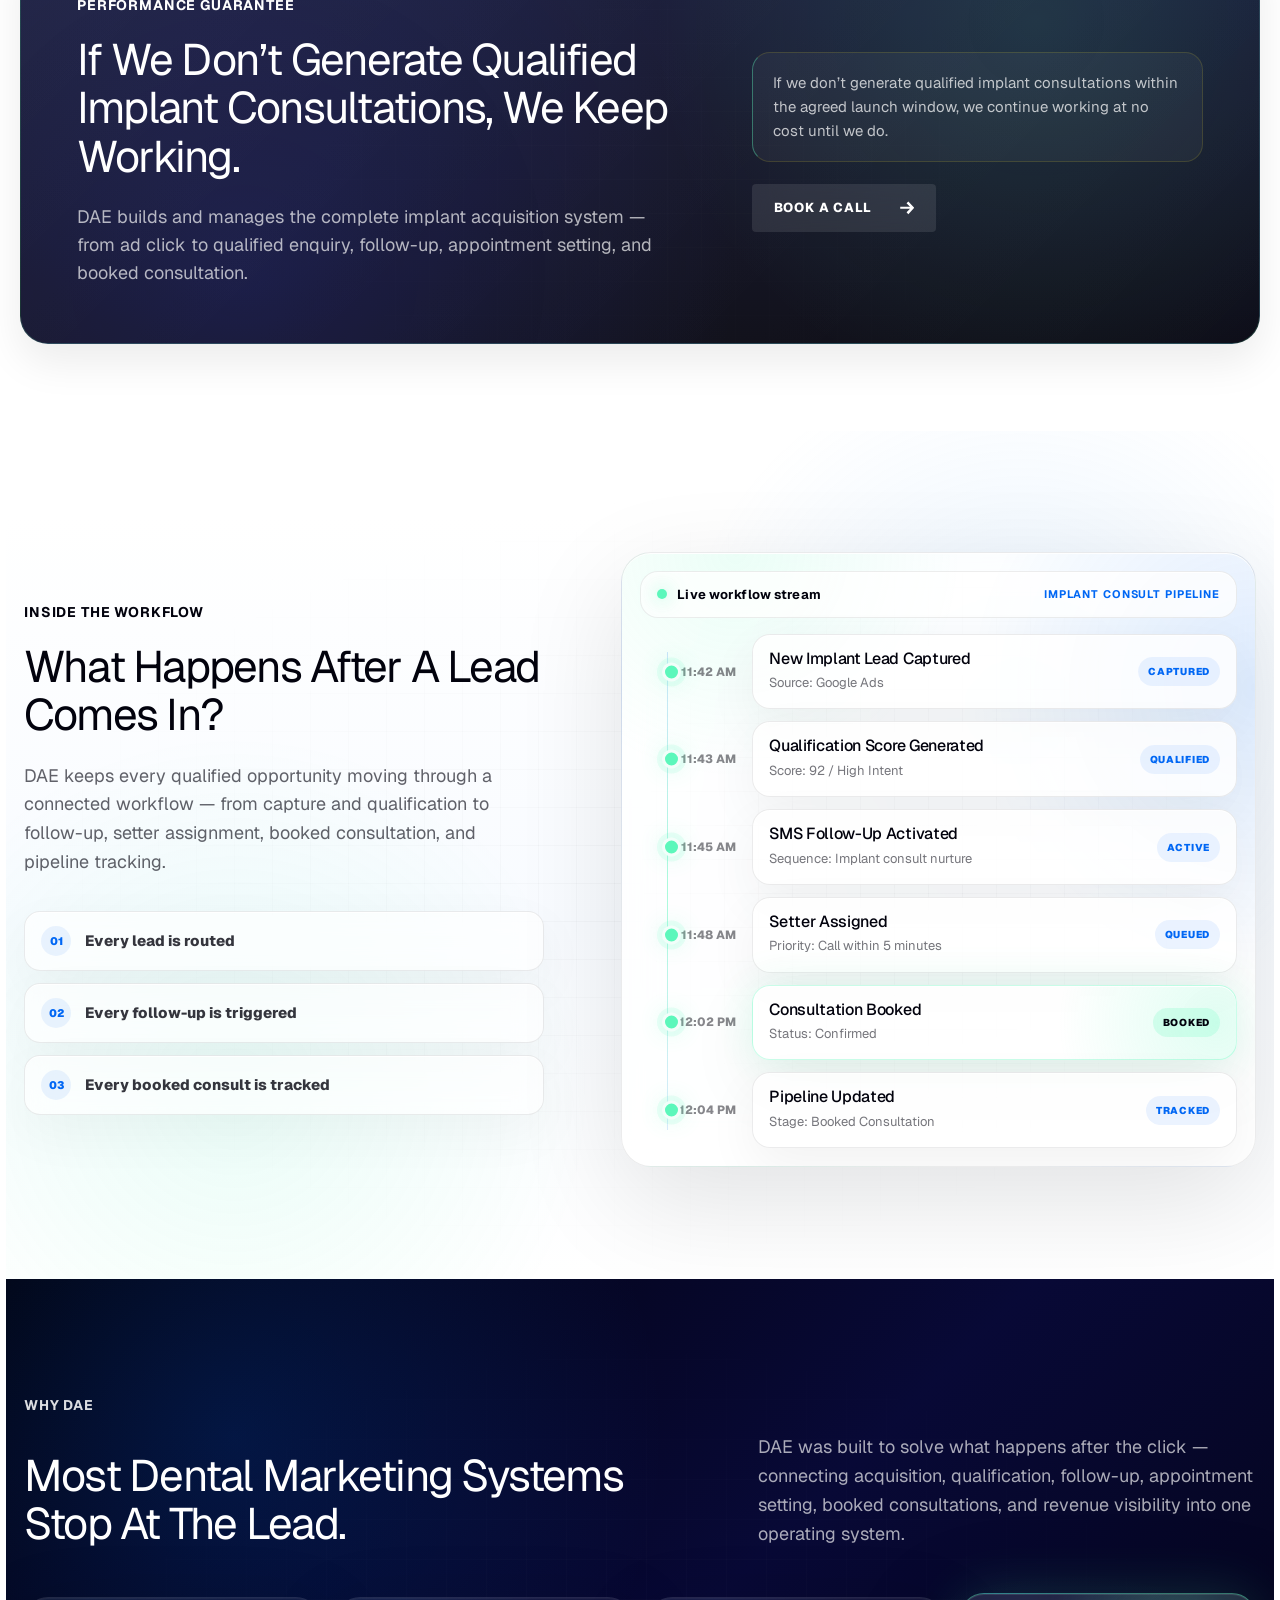
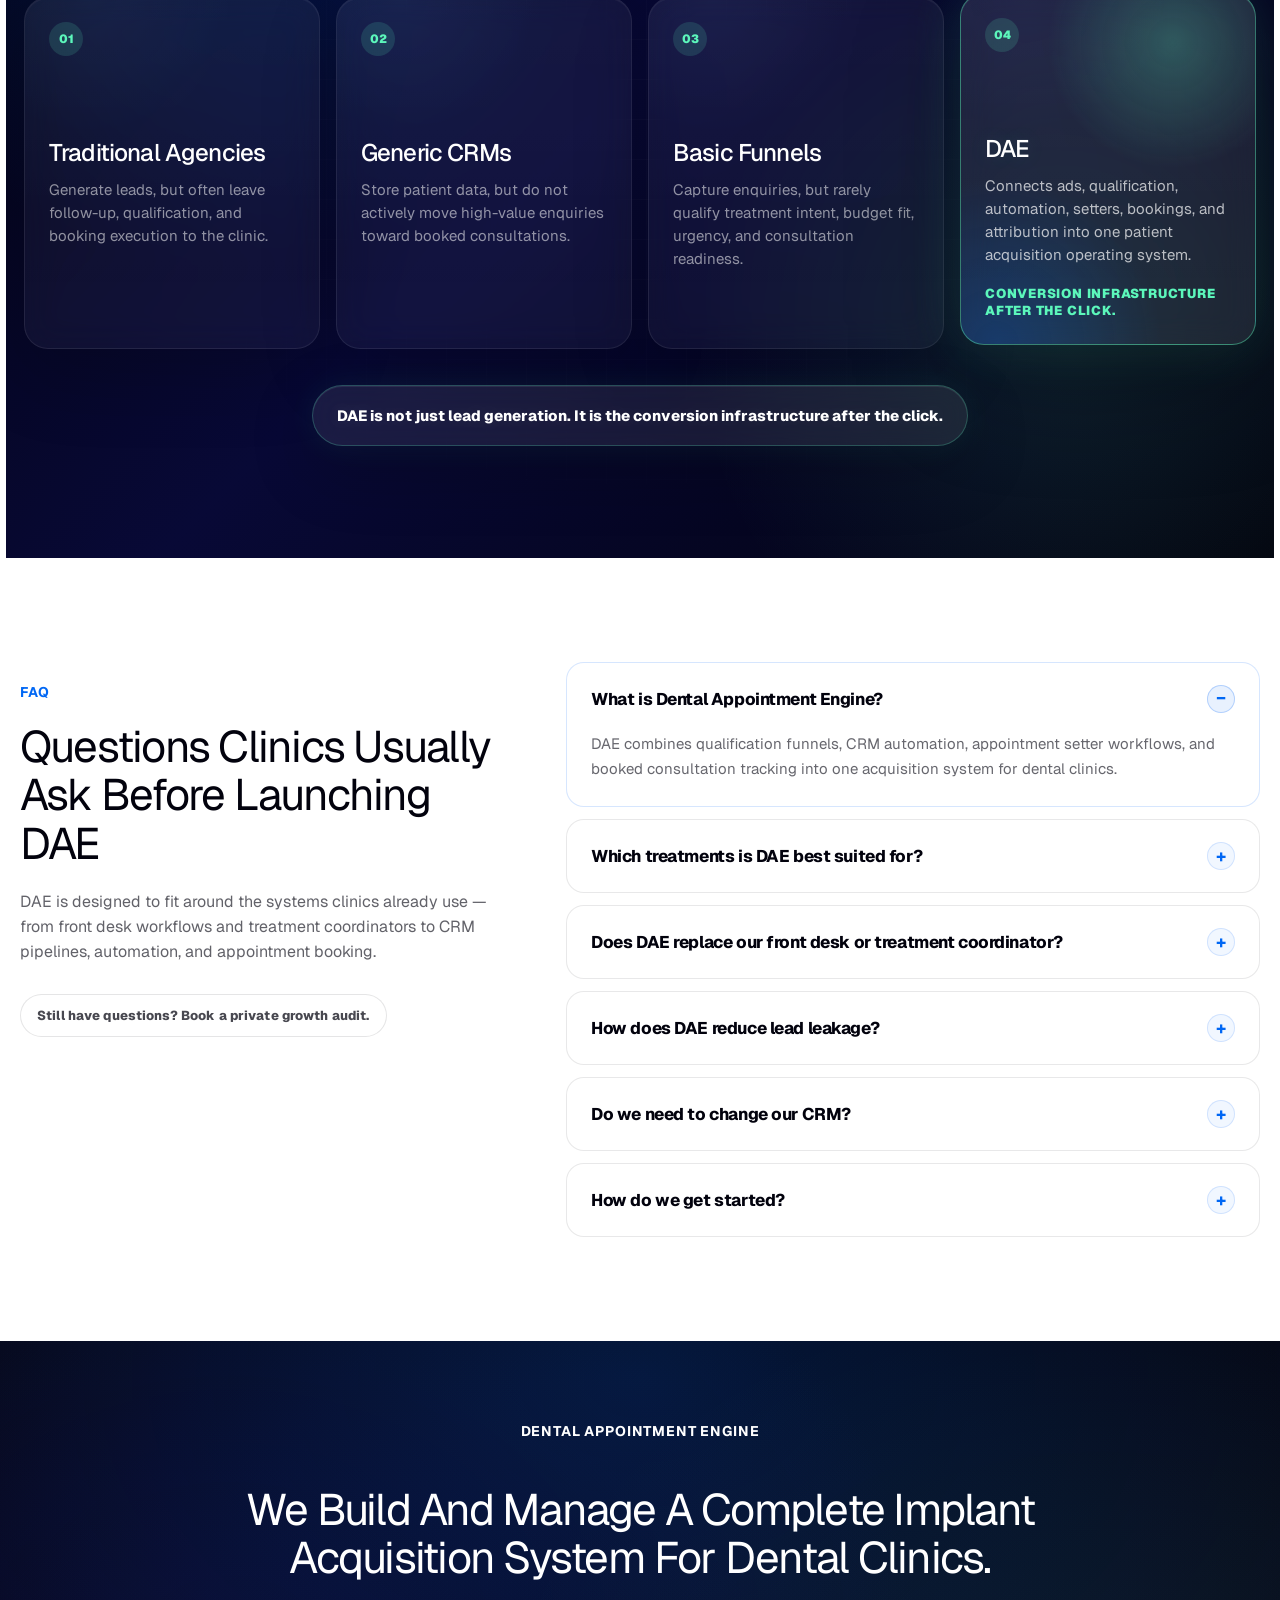
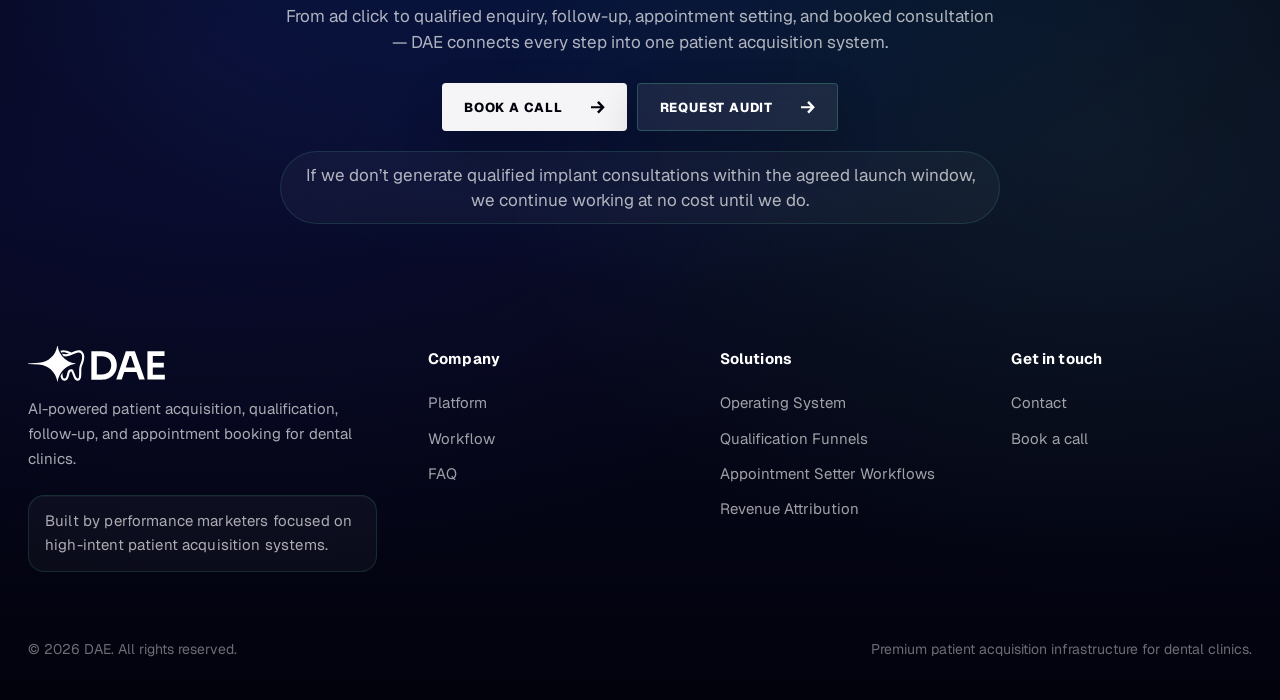
==== commit 7fbeb2f0: "Update form submit button label" ====
--- a/index.html
+++ b/index.html
@@ -626,7 +626,7 @@
             </select>
           </label>
           <input name="pageUrl" type="hidden" />
-          <button class="button light-button lead-form__submit" type="submit">Request Audit <span></span></button>
+          <button class="button light-button lead-form__submit" type="submit">Book Call <span></span></button>
           <p class="lead-form__status" data-lead-form-status role="status" aria-live="polite"></p>
         </form>
       </section>
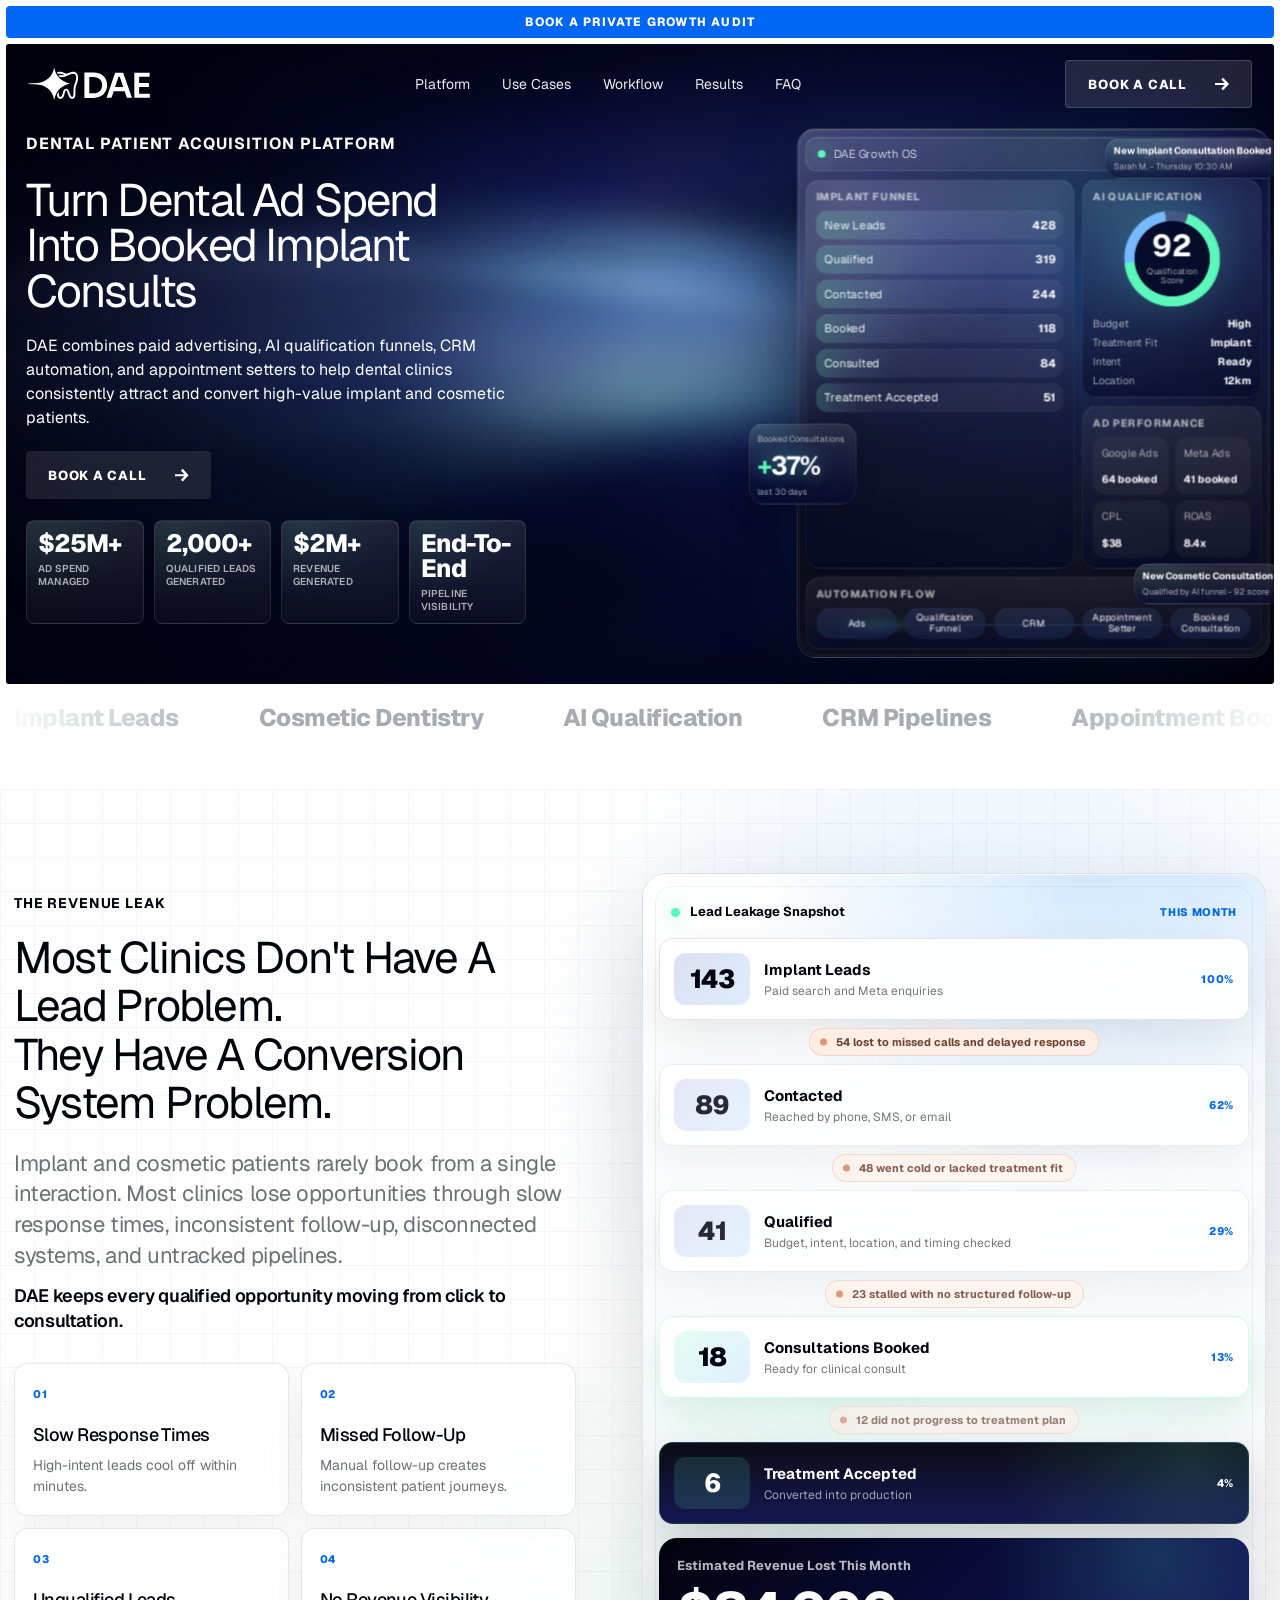
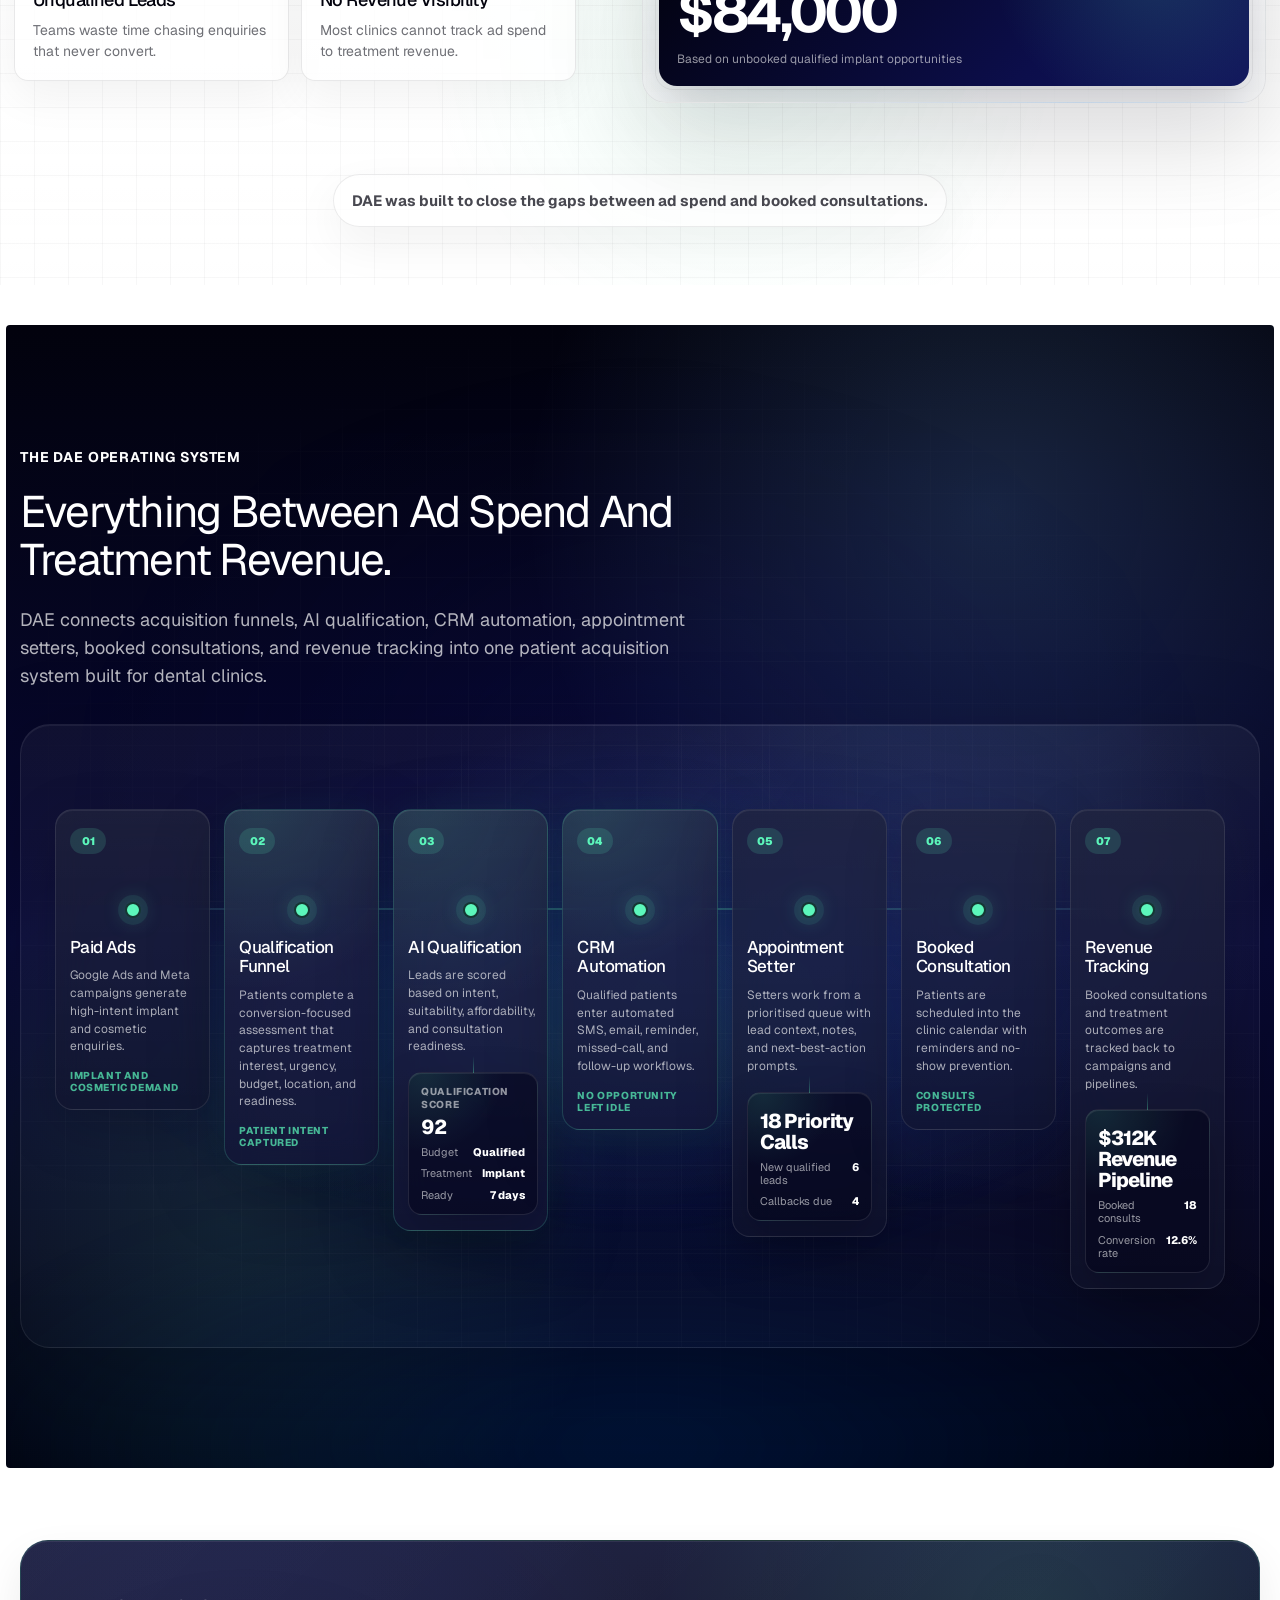
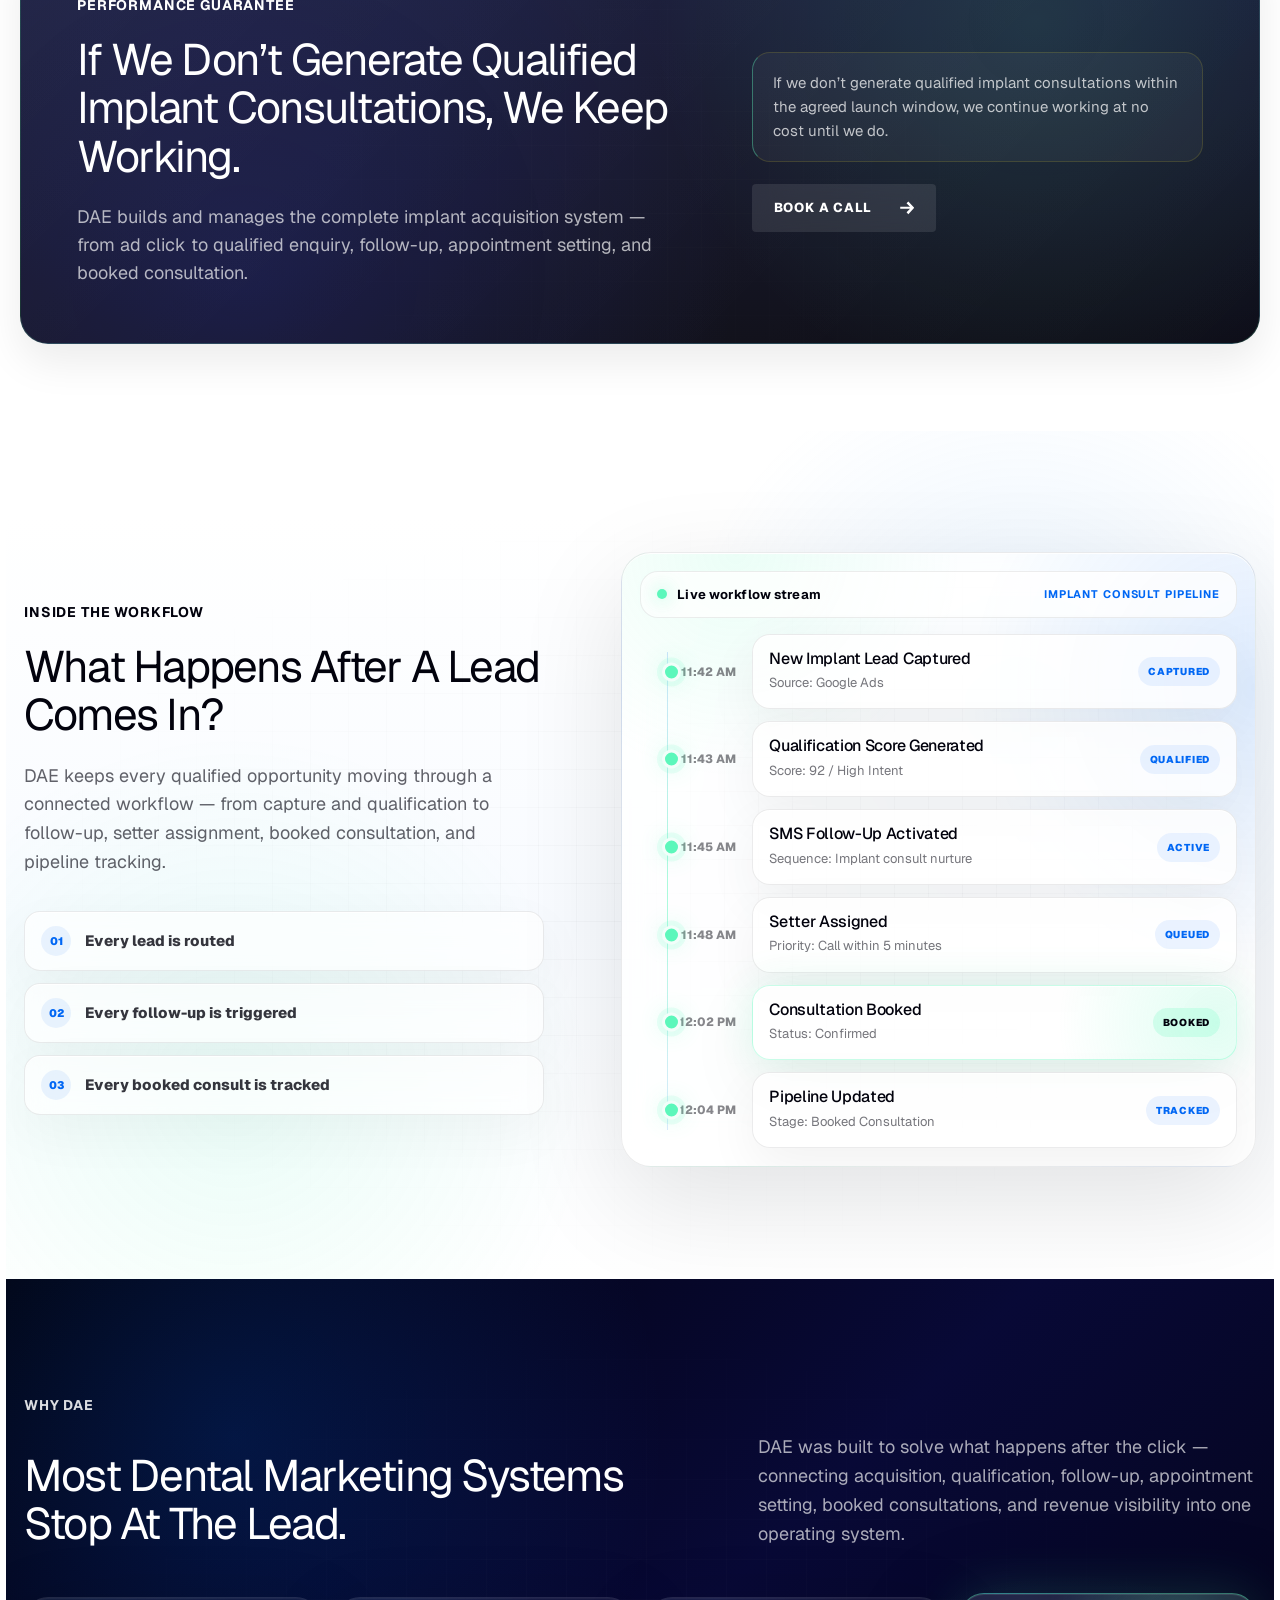
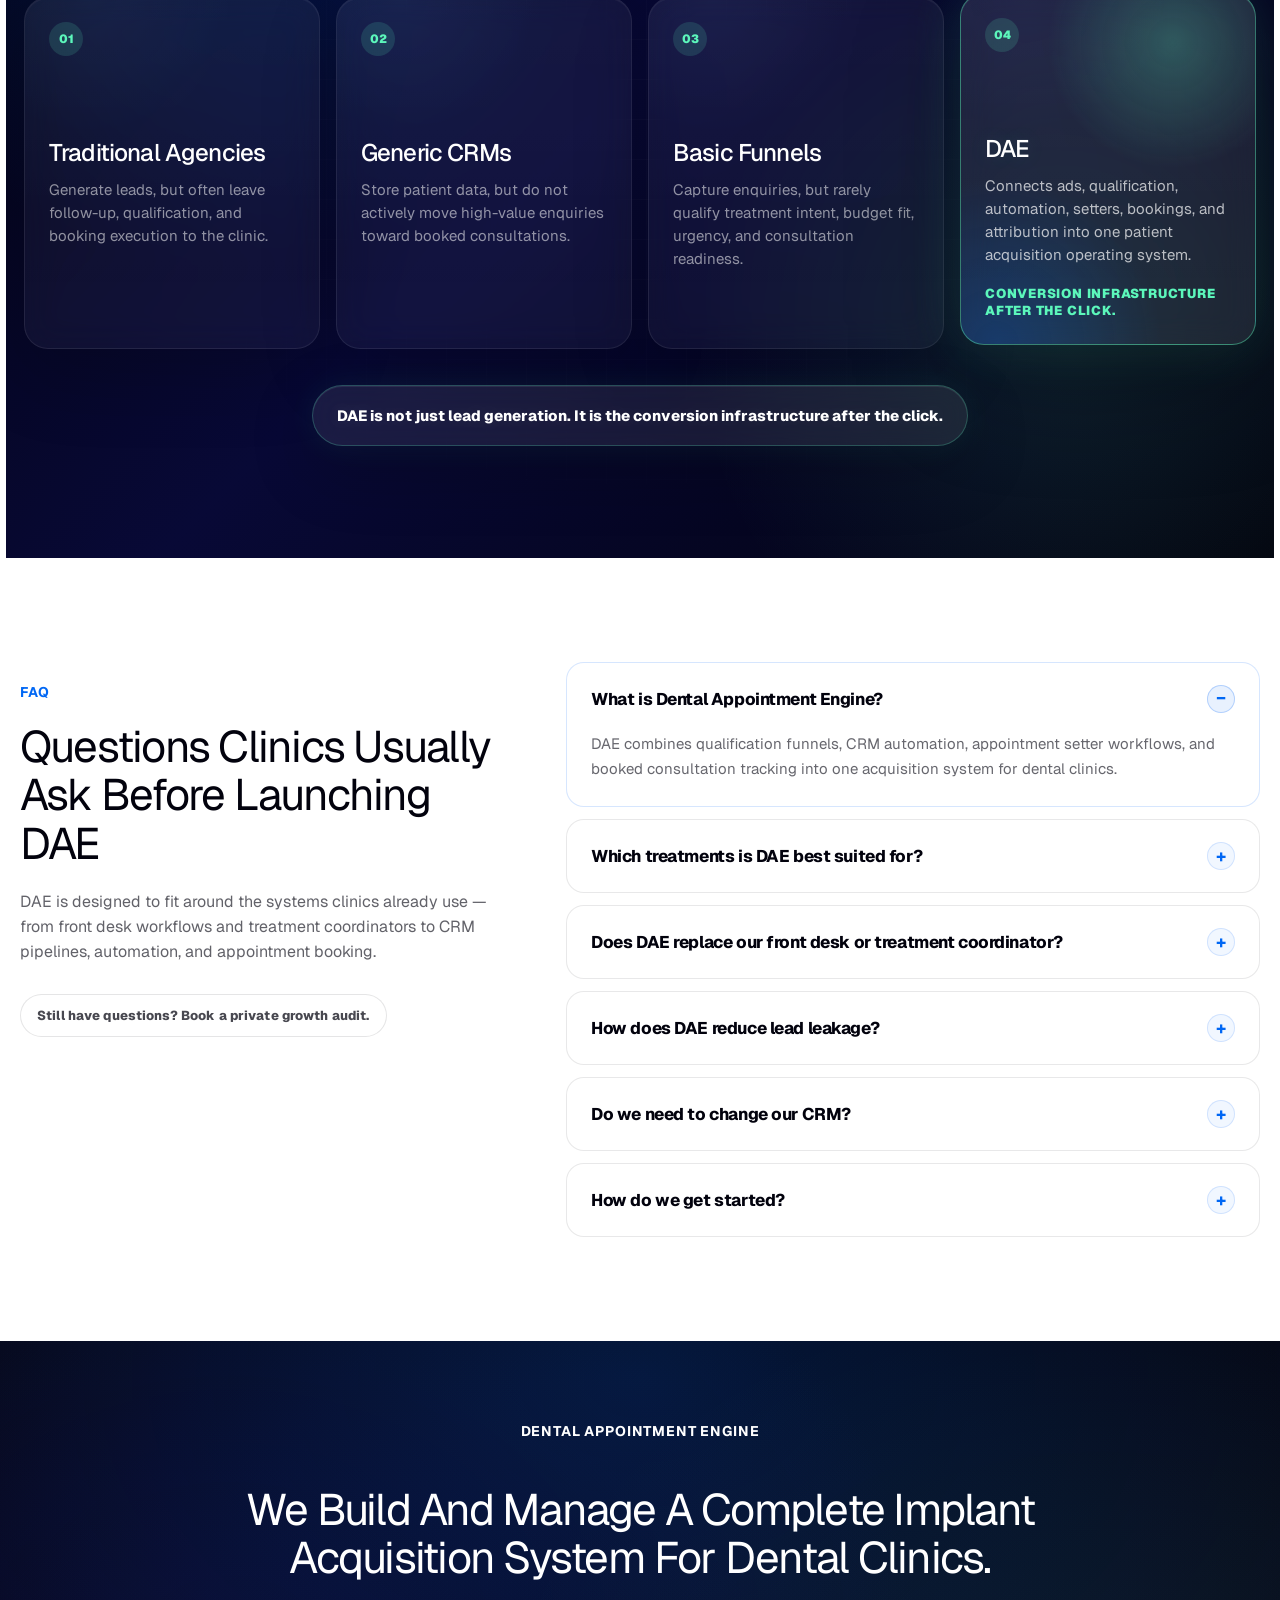
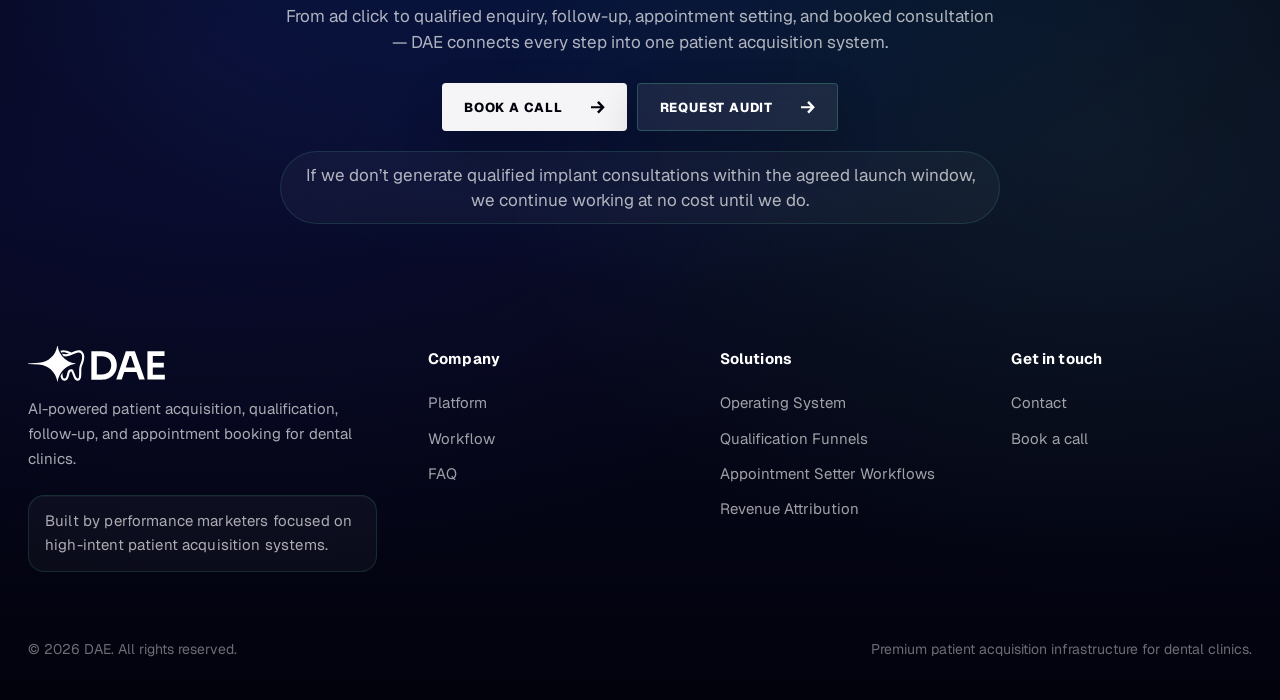
==== commit 8a958f02: "Add contact fields to lead form" ====
--- a/index.html
+++ b/index.html
@@ -598,6 +598,16 @@
               <input name="lastName" type="text" autocomplete="family-name" required />
             </label>
           </div>
+          <div class="lead-form__grid">
+            <label>
+              <span>Email</span>
+              <input name="email" type="email" autocomplete="email" required />
+            </label>
+            <label>
+              <span>Phone Number</span>
+              <input name="phone" type="tel" autocomplete="tel" required />
+            </label>
+          </div>
           <fieldset class="lead-form__fieldset">
             <legend>Are you a Dental Practice Owner?</legend>
             <div class="lead-form__radio-group">
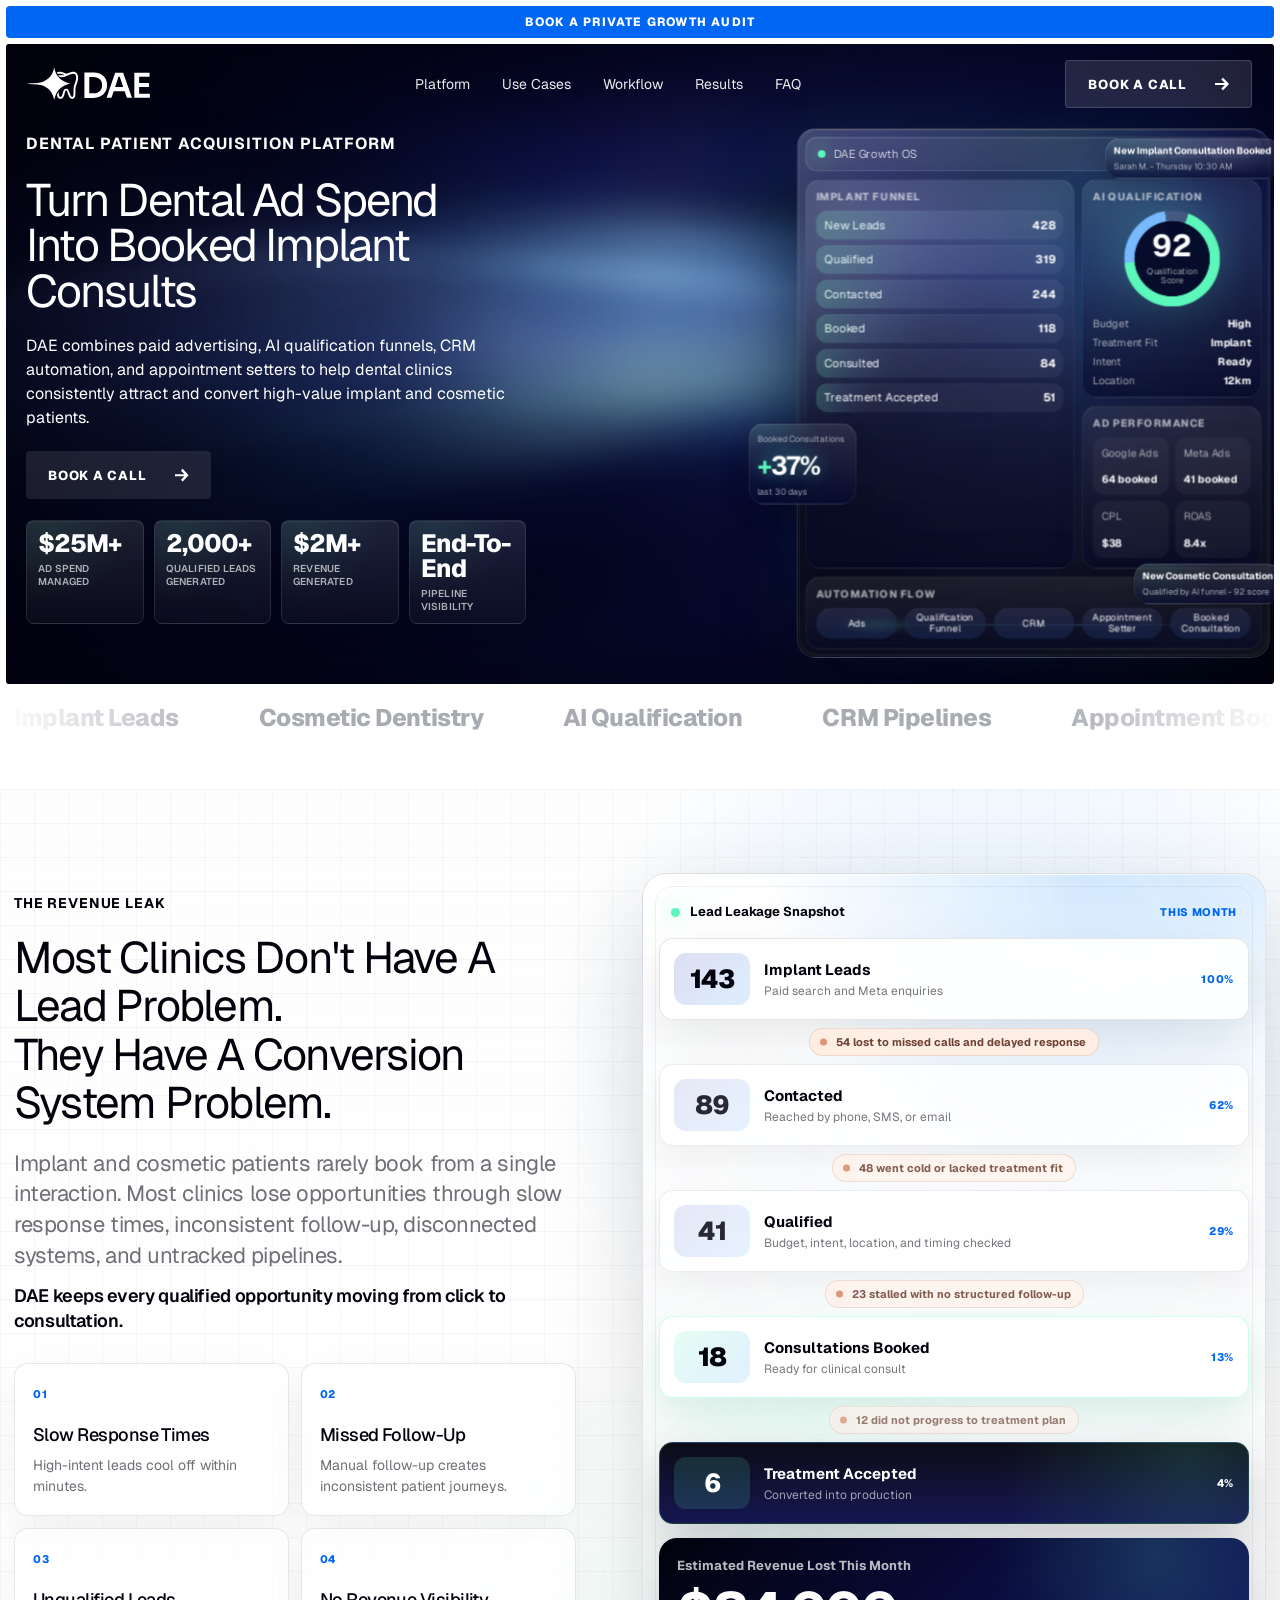
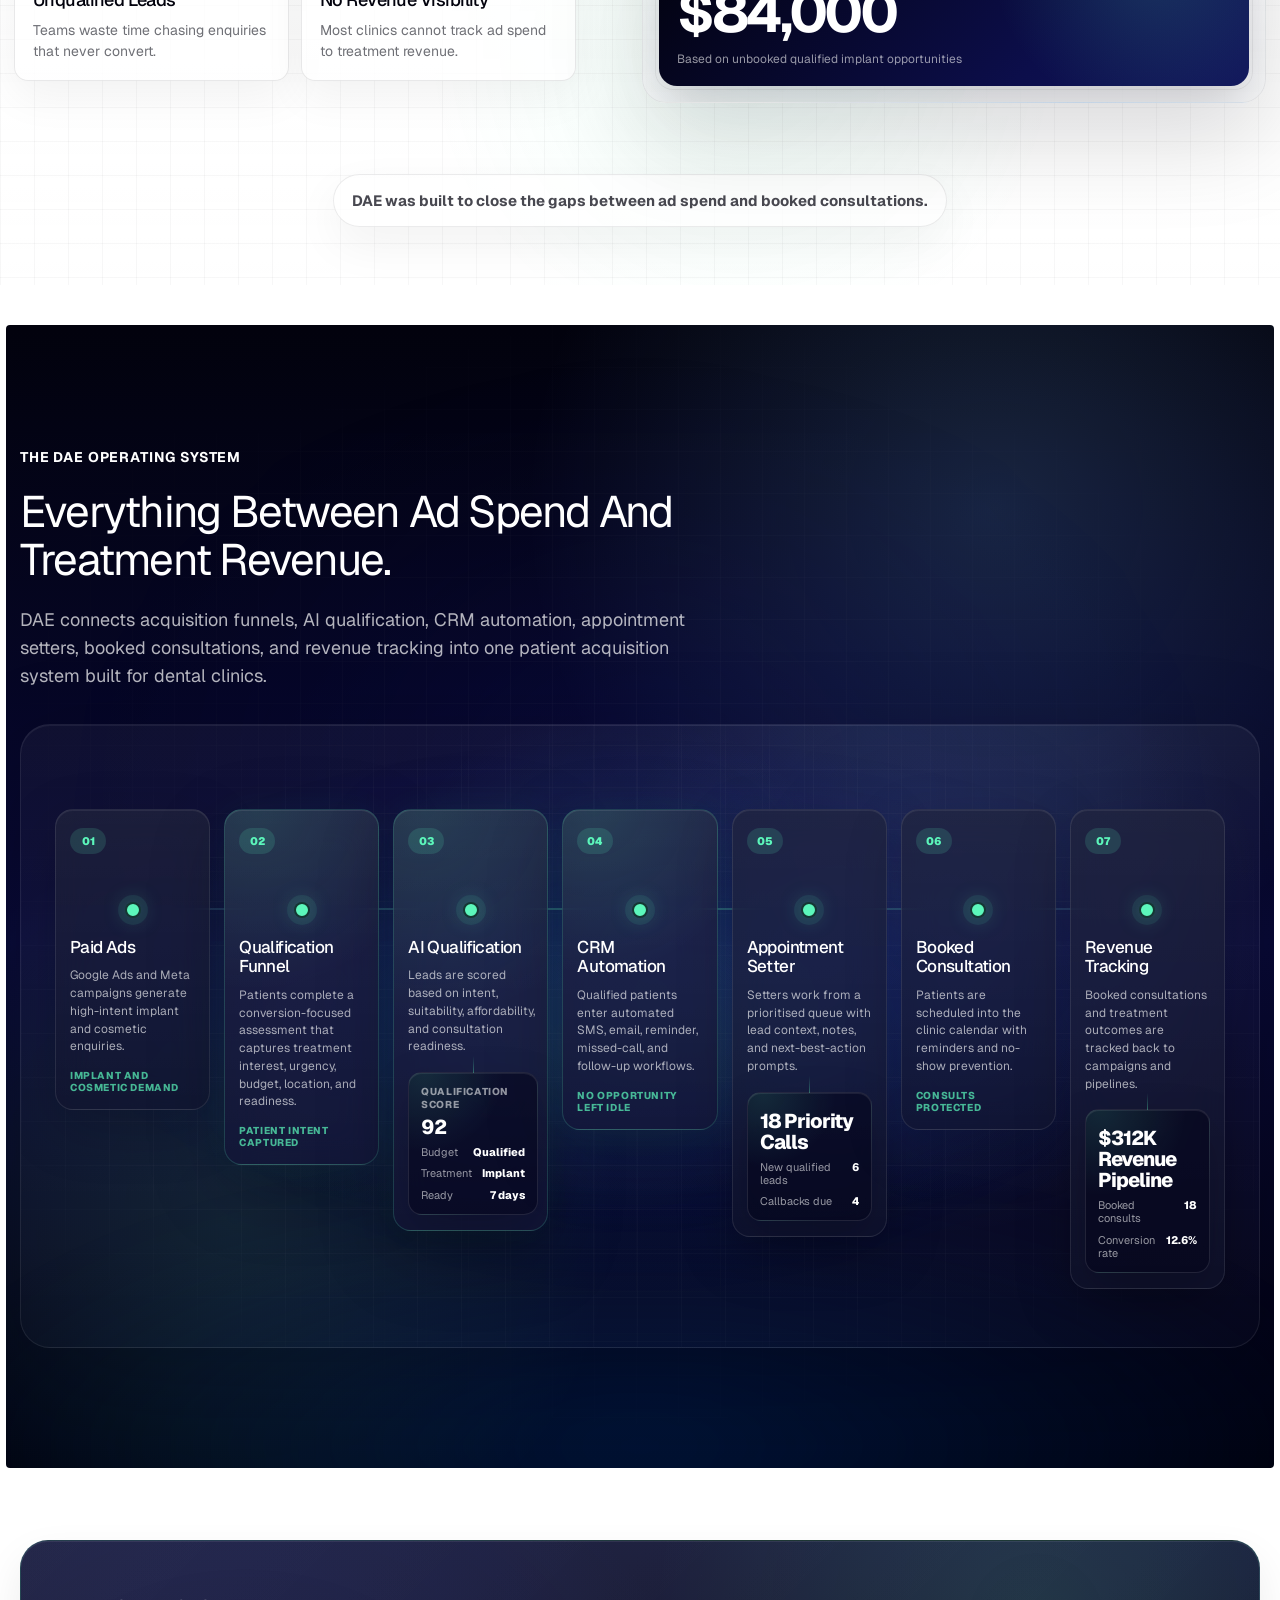
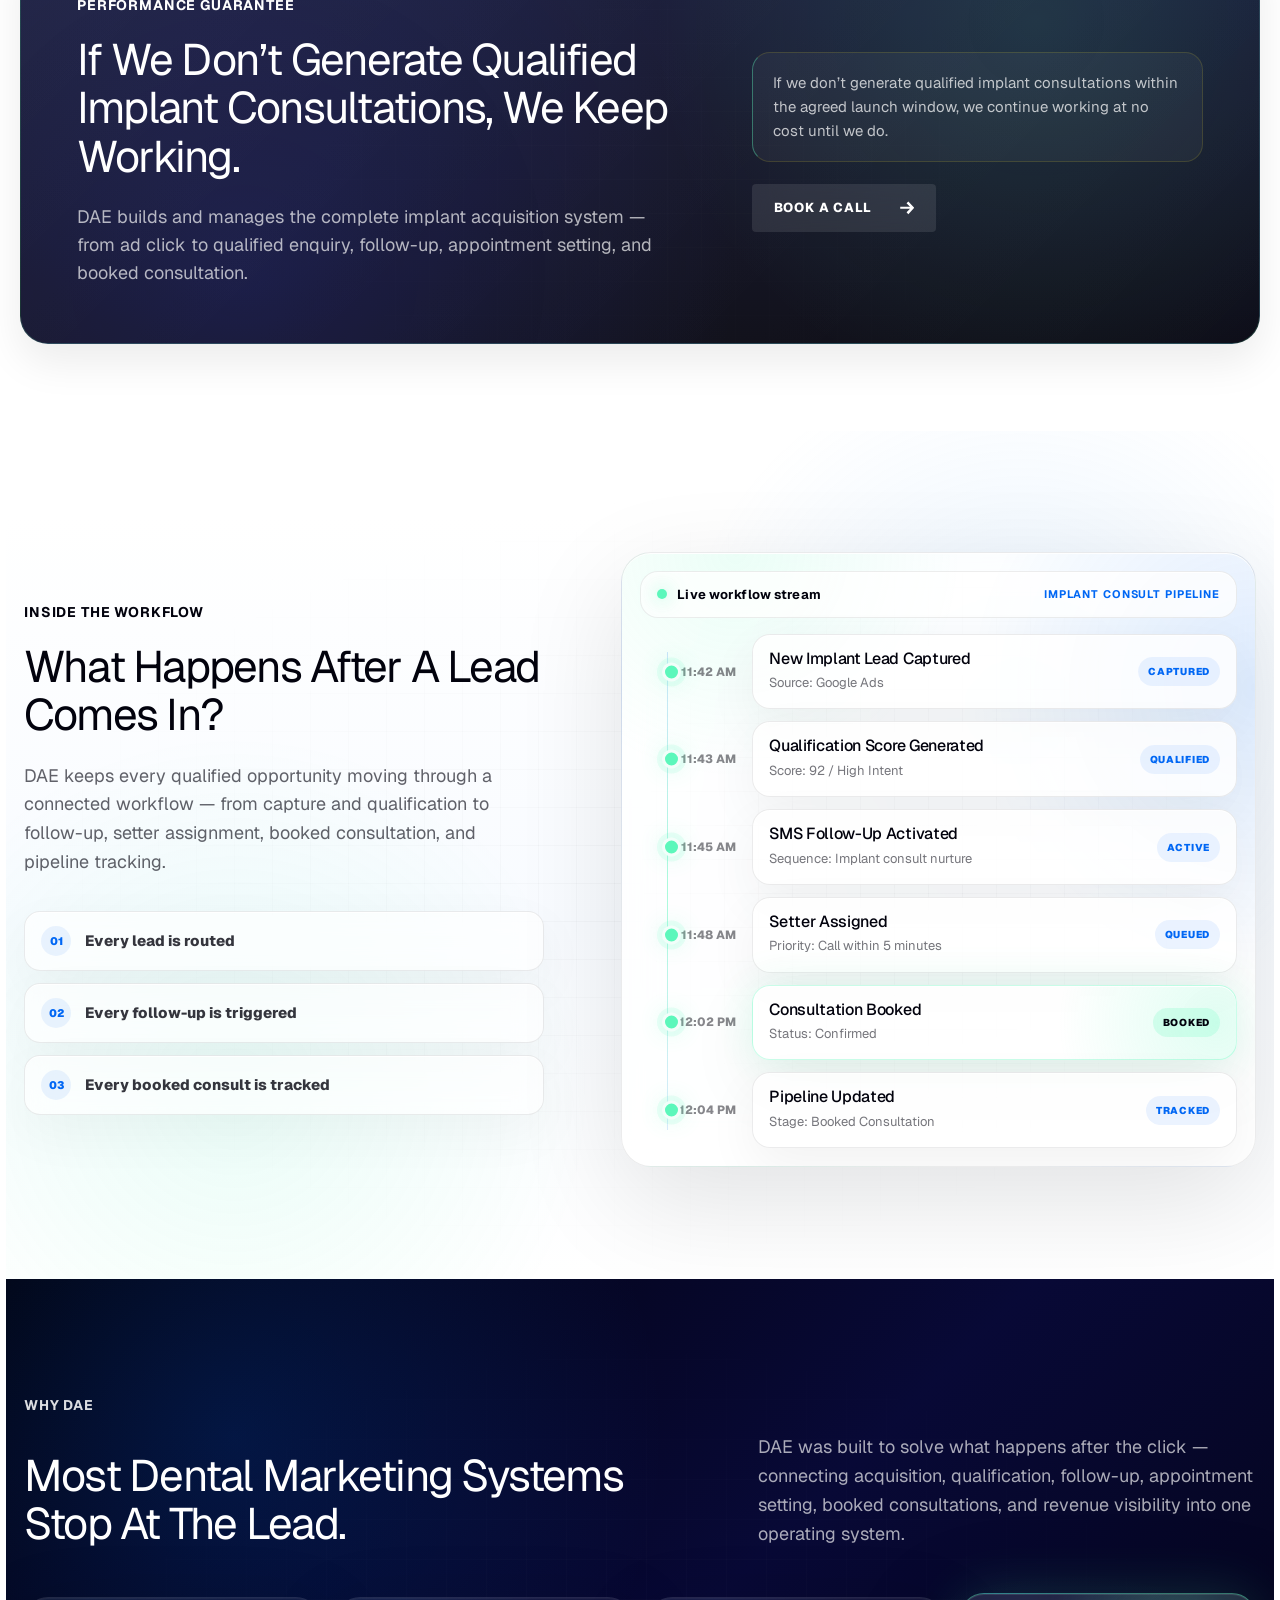
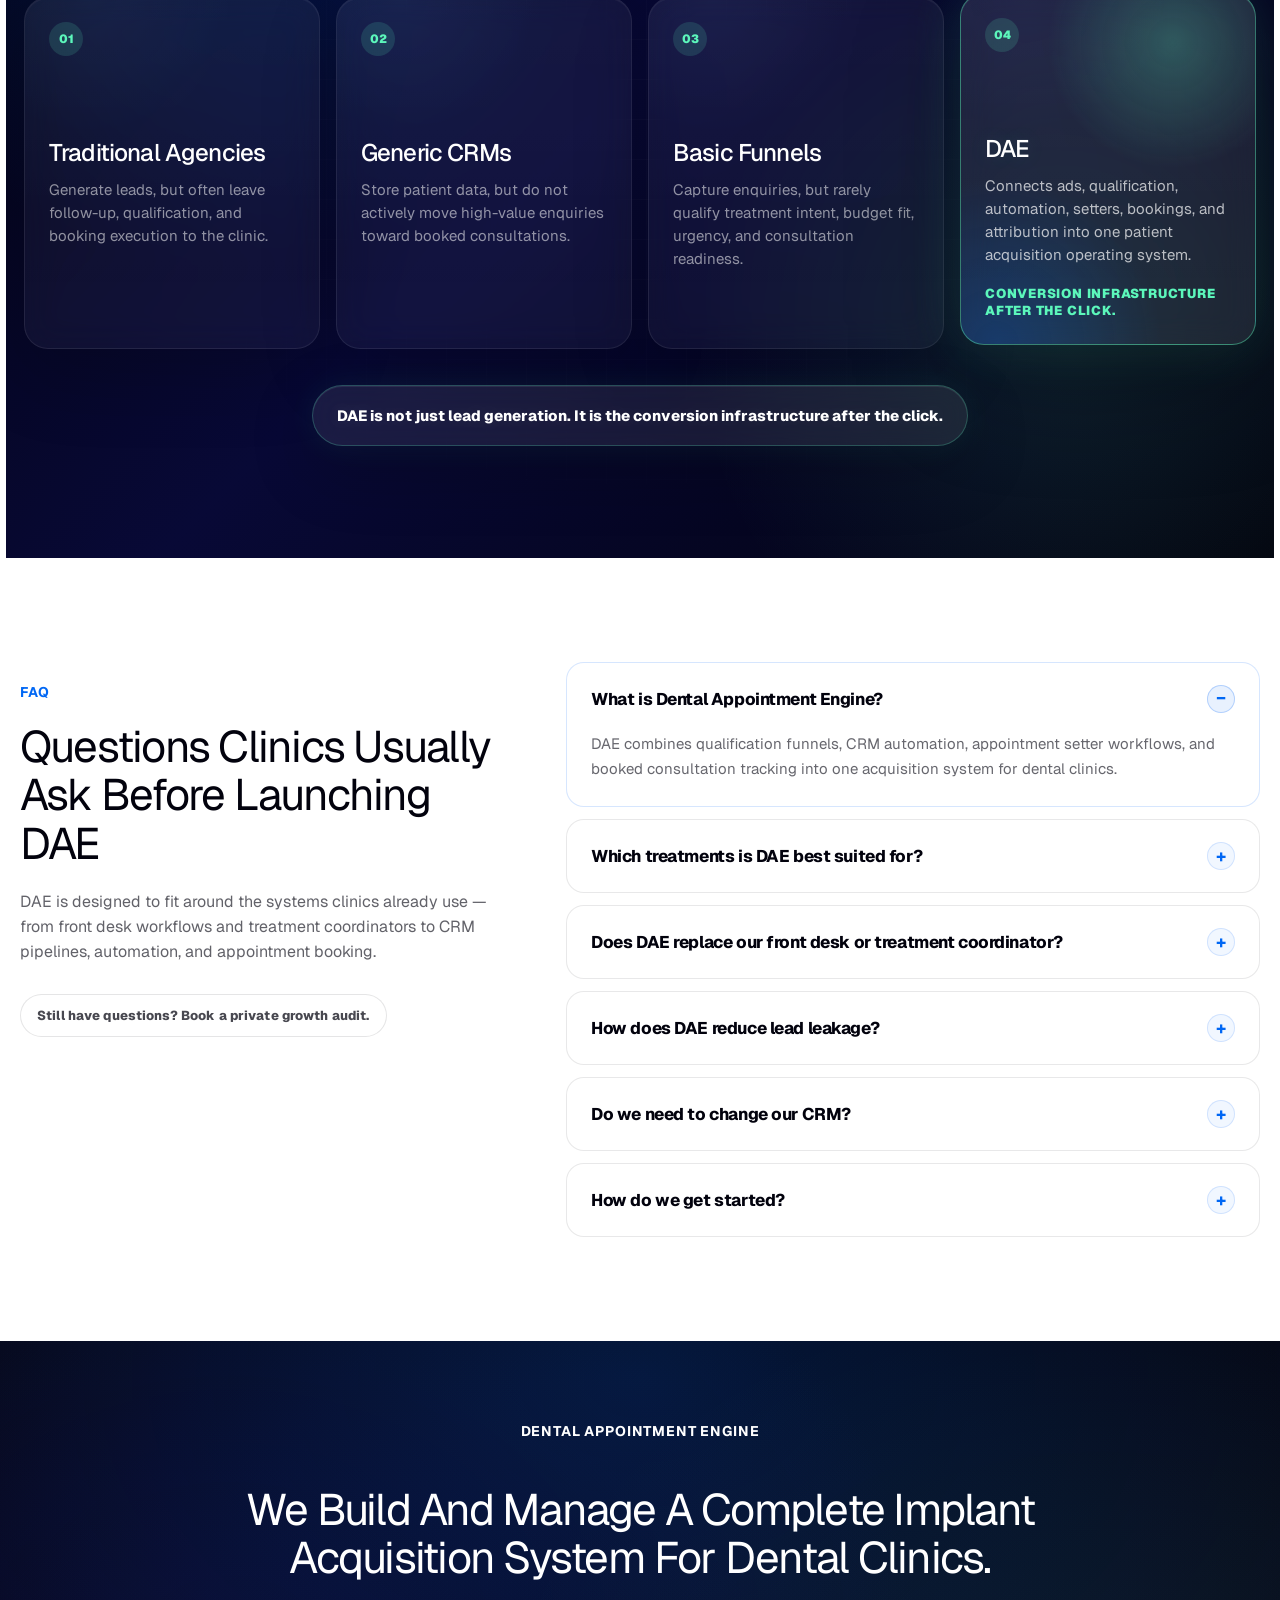
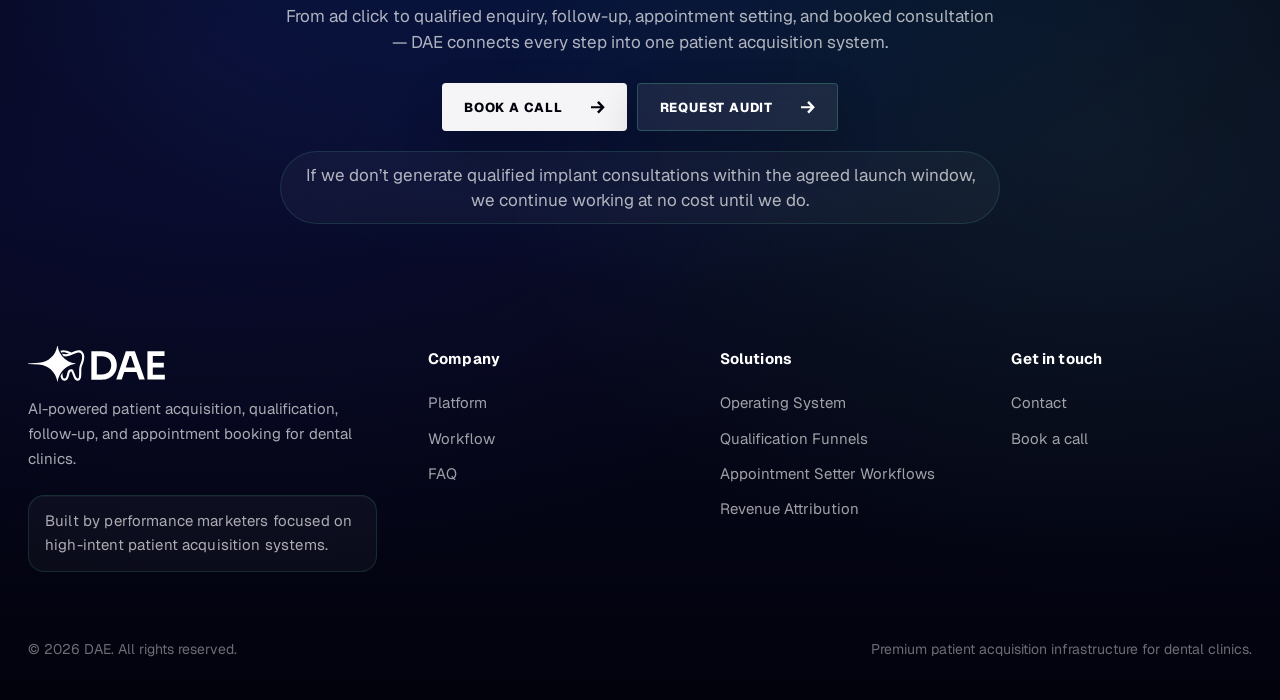
==== commit 1d9fe63a: "Add DAE favicon" ====
--- a/index.html
+++ b/index.html
@@ -8,6 +8,8 @@
       name="description"
       content="Dental Appointment Engine is an AI-powered patient acquisition and appointment booking platform for dental clinics."
     />
+    <link rel="icon" type="image/png" href="./assets/dae-favicon.png" />
+    <link rel="apple-touch-icon" href="./assets/dae-favicon.png" />
     <!-- Google tag (gtag.js) -->
     <script async src="https://www.googletagmanager.com/gtag/js?id=G-PB1NZ1028F"></script>
     <script>
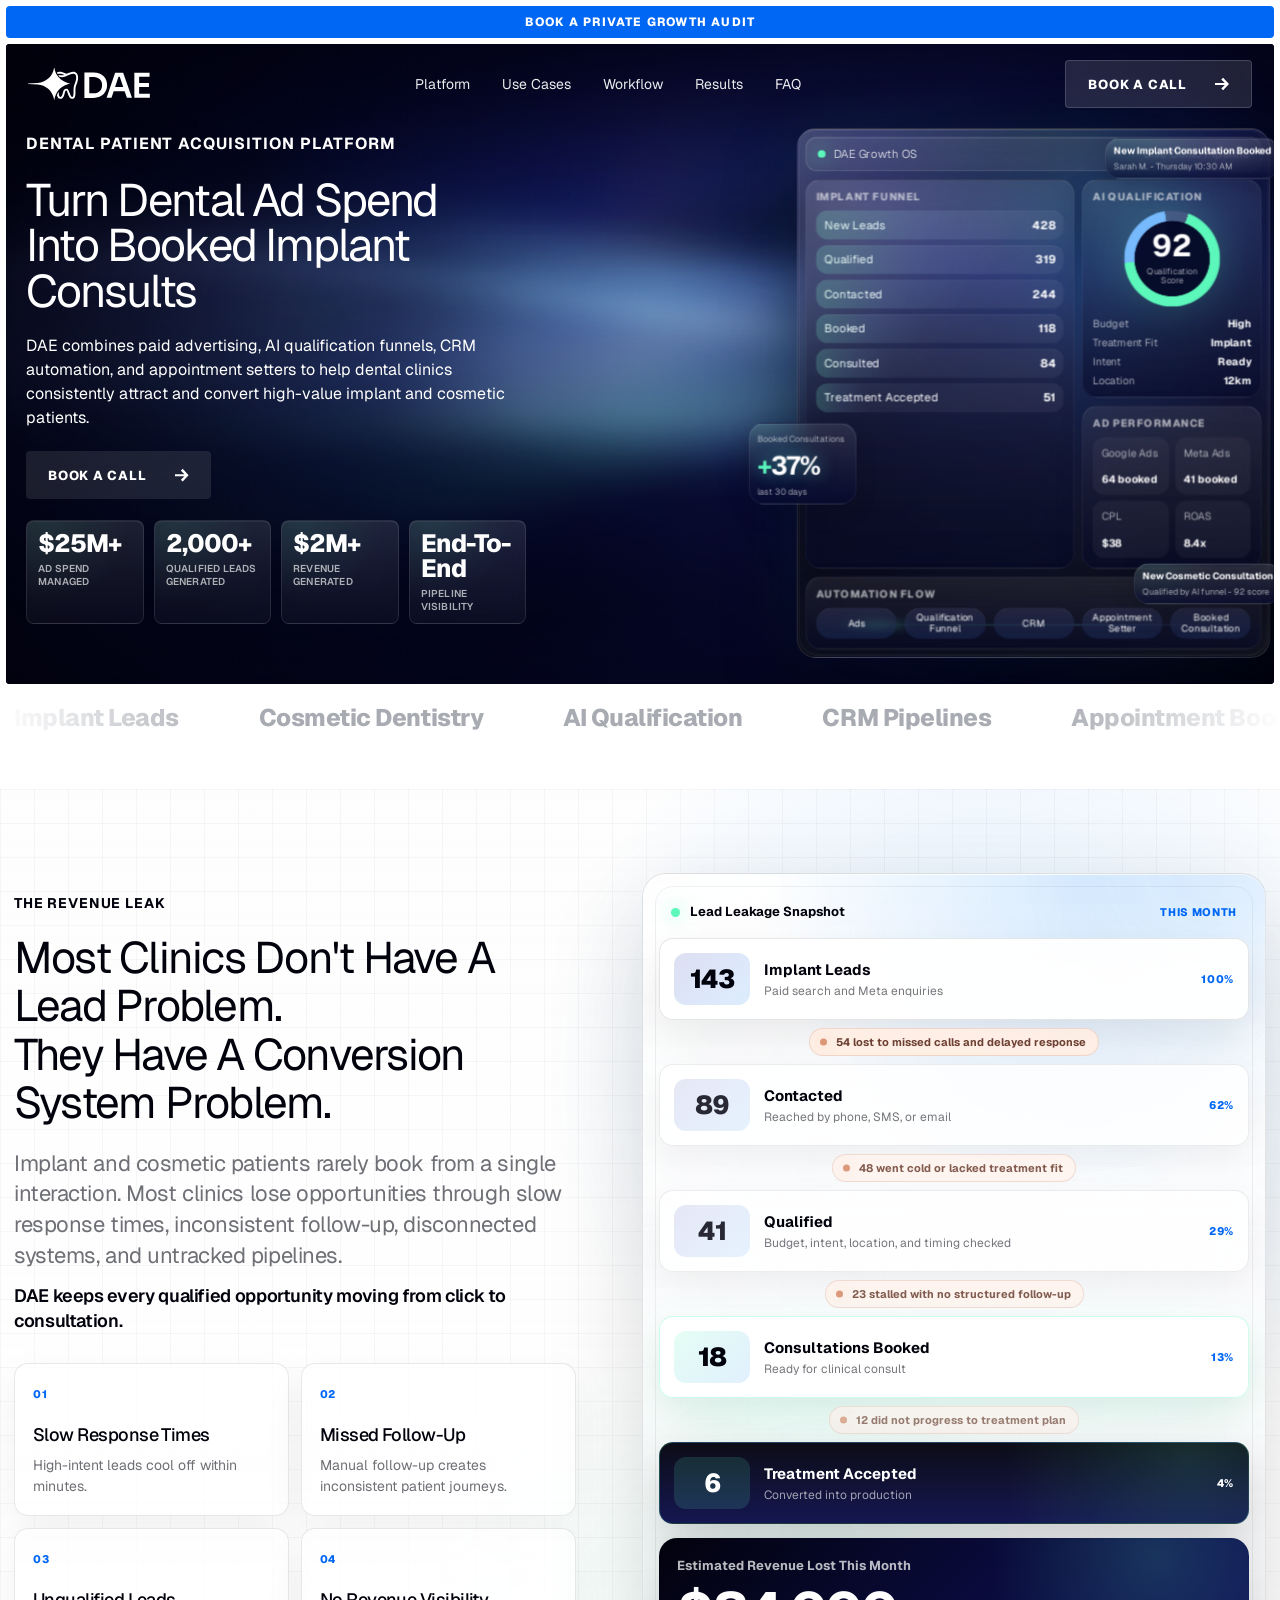
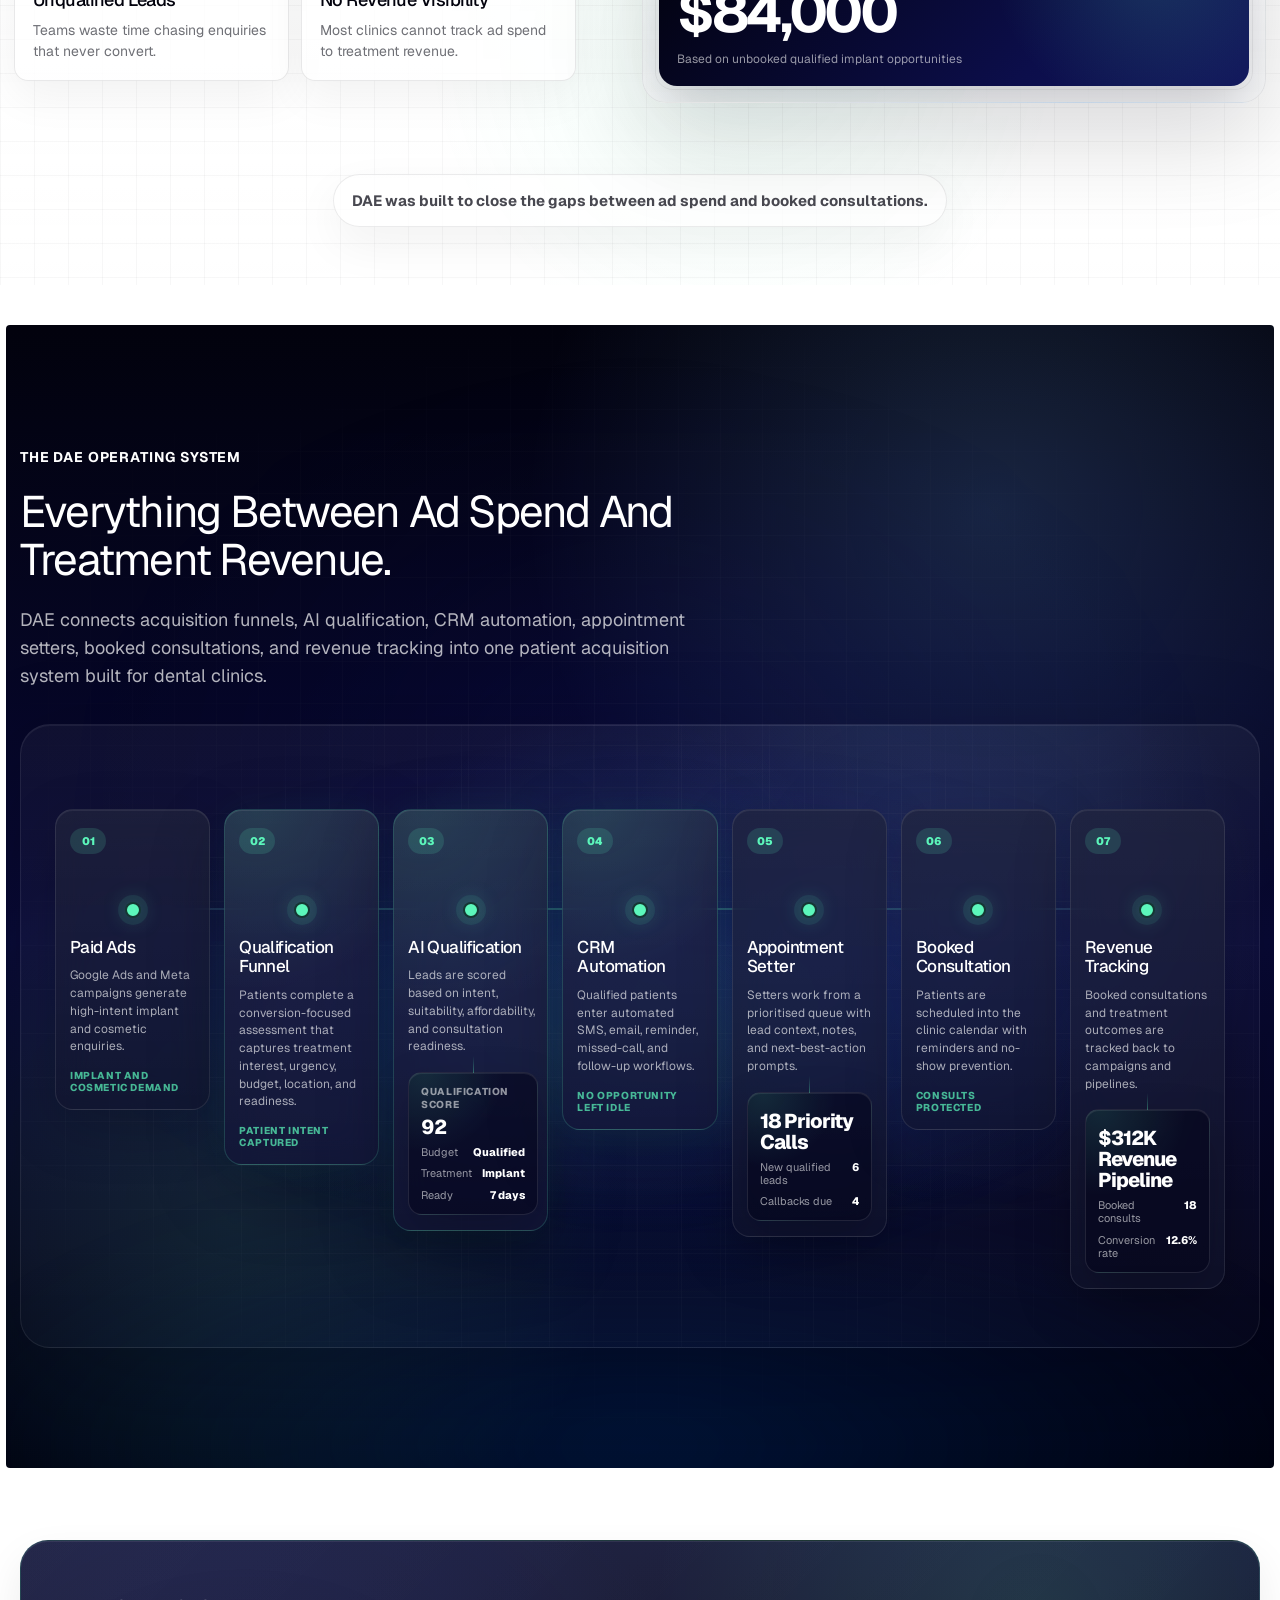
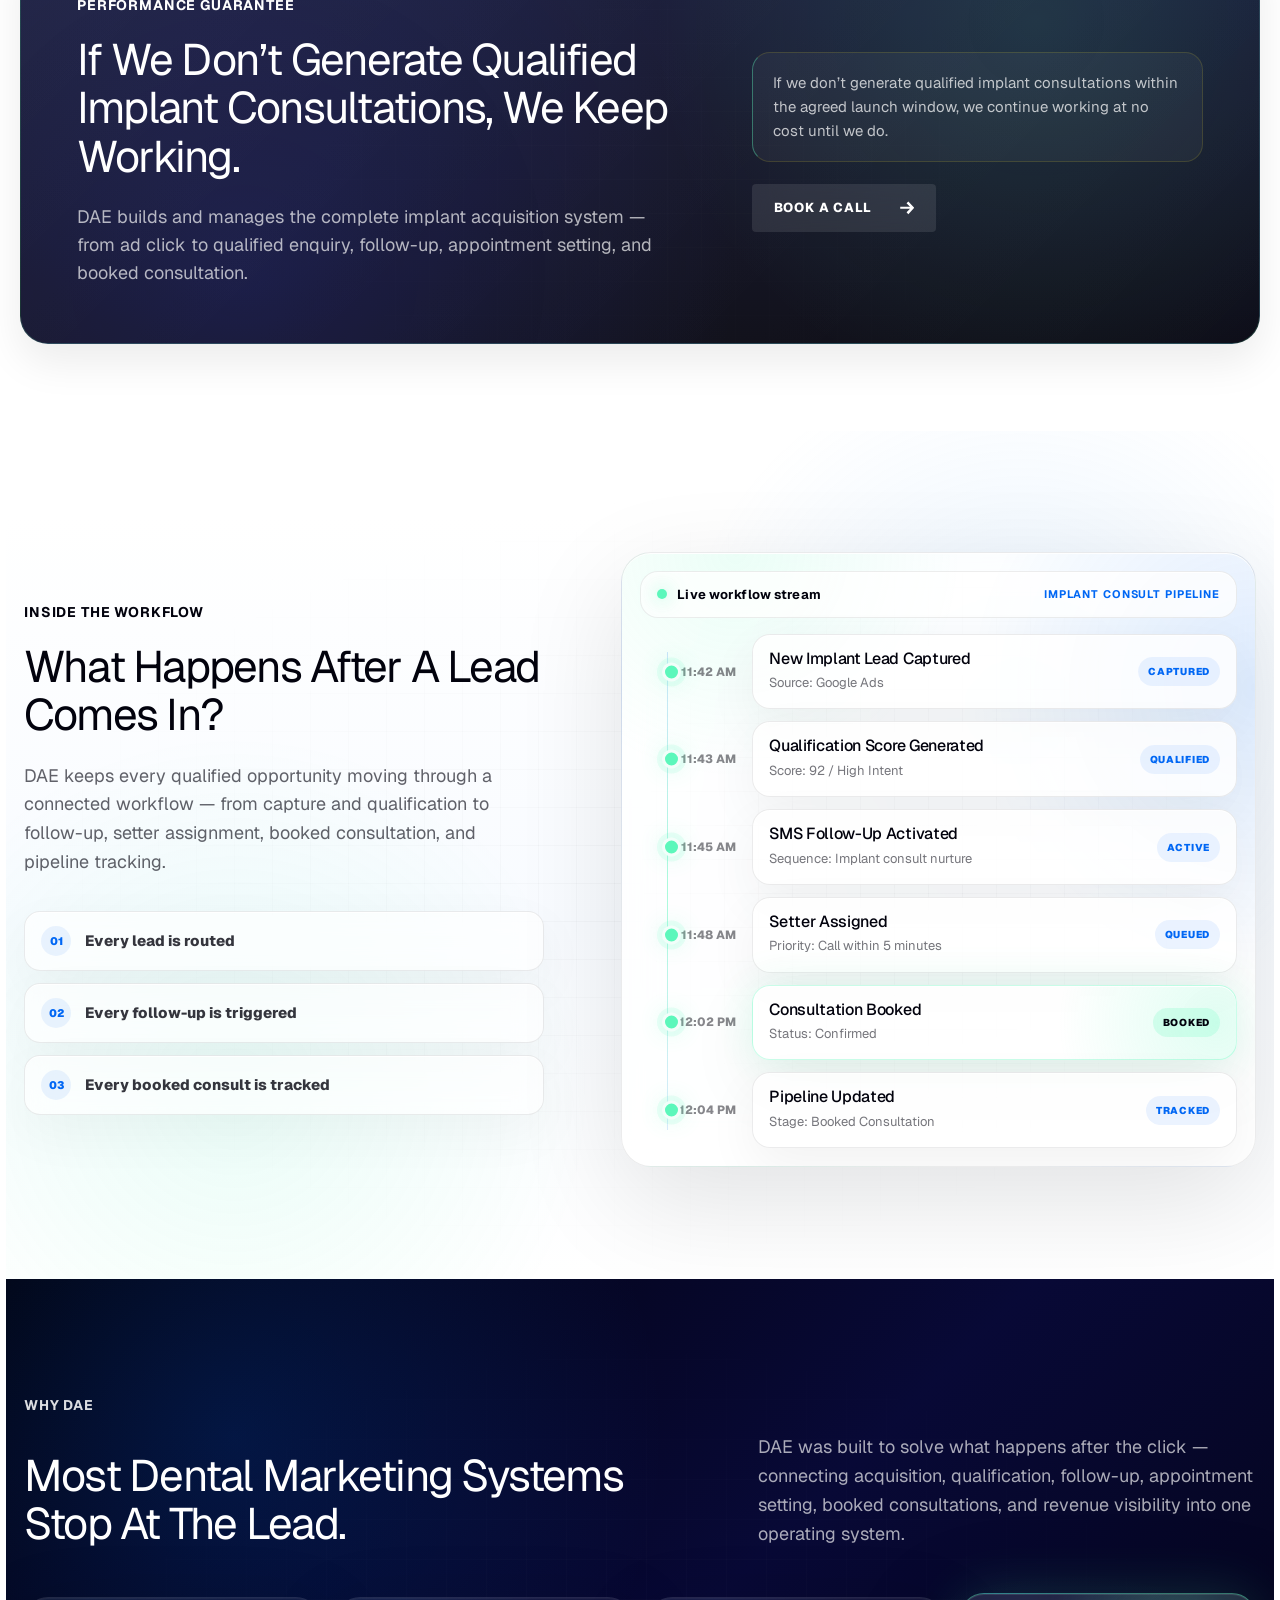
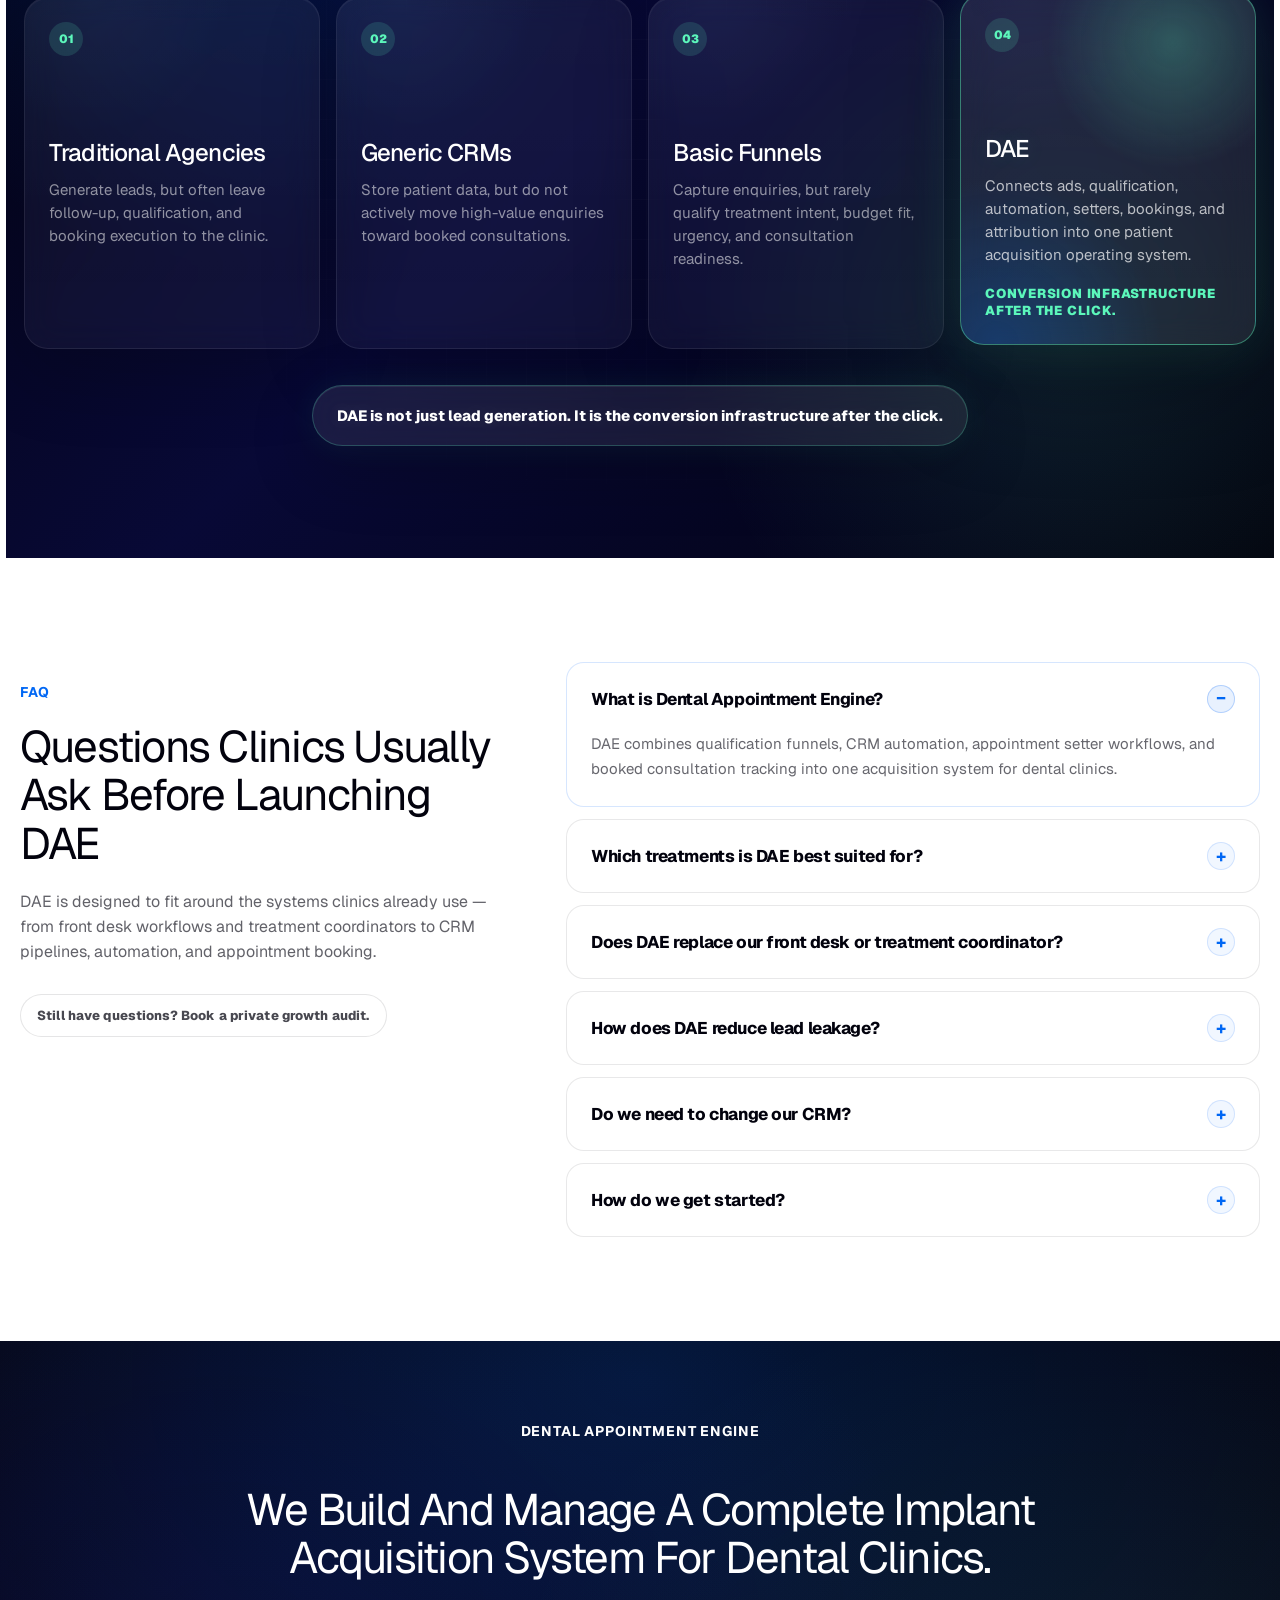
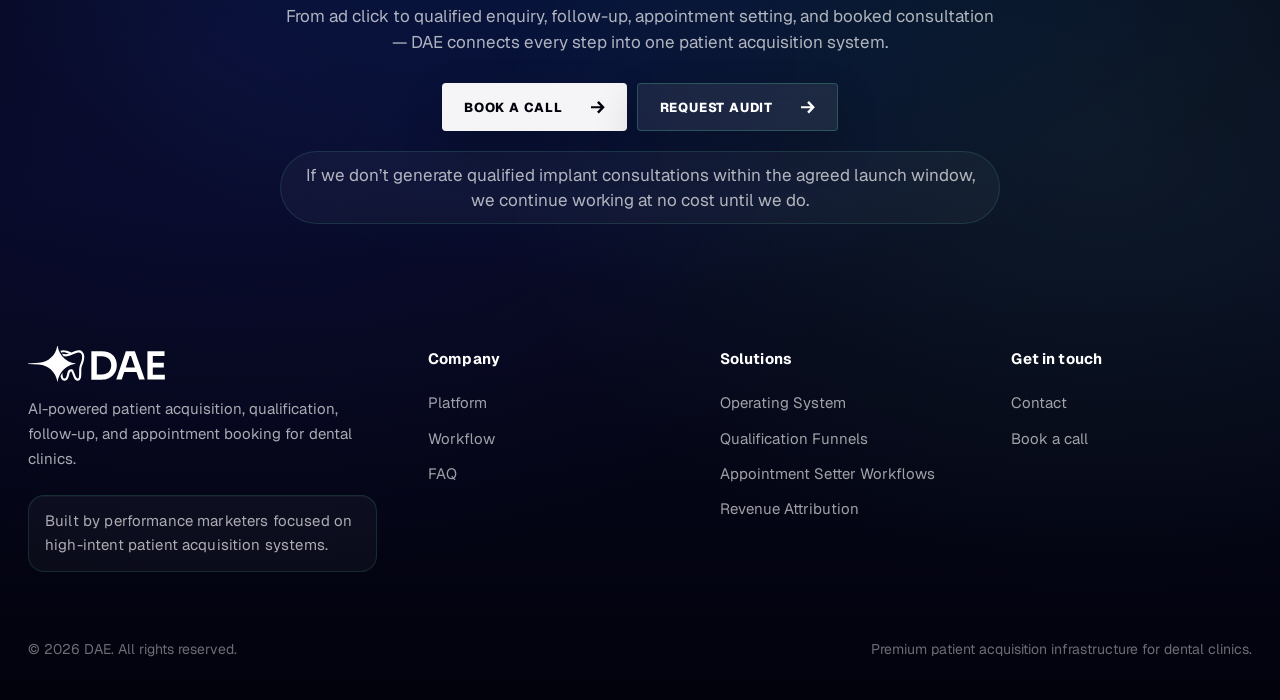
==== commit d7760313: "Update homepage SEO metadata" ====
--- a/index.html
+++ b/index.html
@@ -3,10 +3,10 @@
   <head>
     <meta charset="utf-8" />
     <meta name="viewport" content="width=device-width, initial-scale=1" />
-    <title>DAE - Dental Patient Acquisition Platform</title>
+    <title>Dental Appointment Engine (DAE) | Dental Implant Lead Generation</title>
     <meta
       name="description"
-      content="Dental Appointment Engine is an AI-powered patient acquisition and appointment booking platform for dental clinics."
+      content="DAE helps Australian dental clinics generate qualified implant consultations through Google Ads, Meta Ads, automation, and high-converting patient qualification funnels."
     />
     <link rel="icon" type="image/png" href="./assets/dae-favicon.png" />
     <link rel="apple-touch-icon" href="./assets/dae-favicon.png" />
